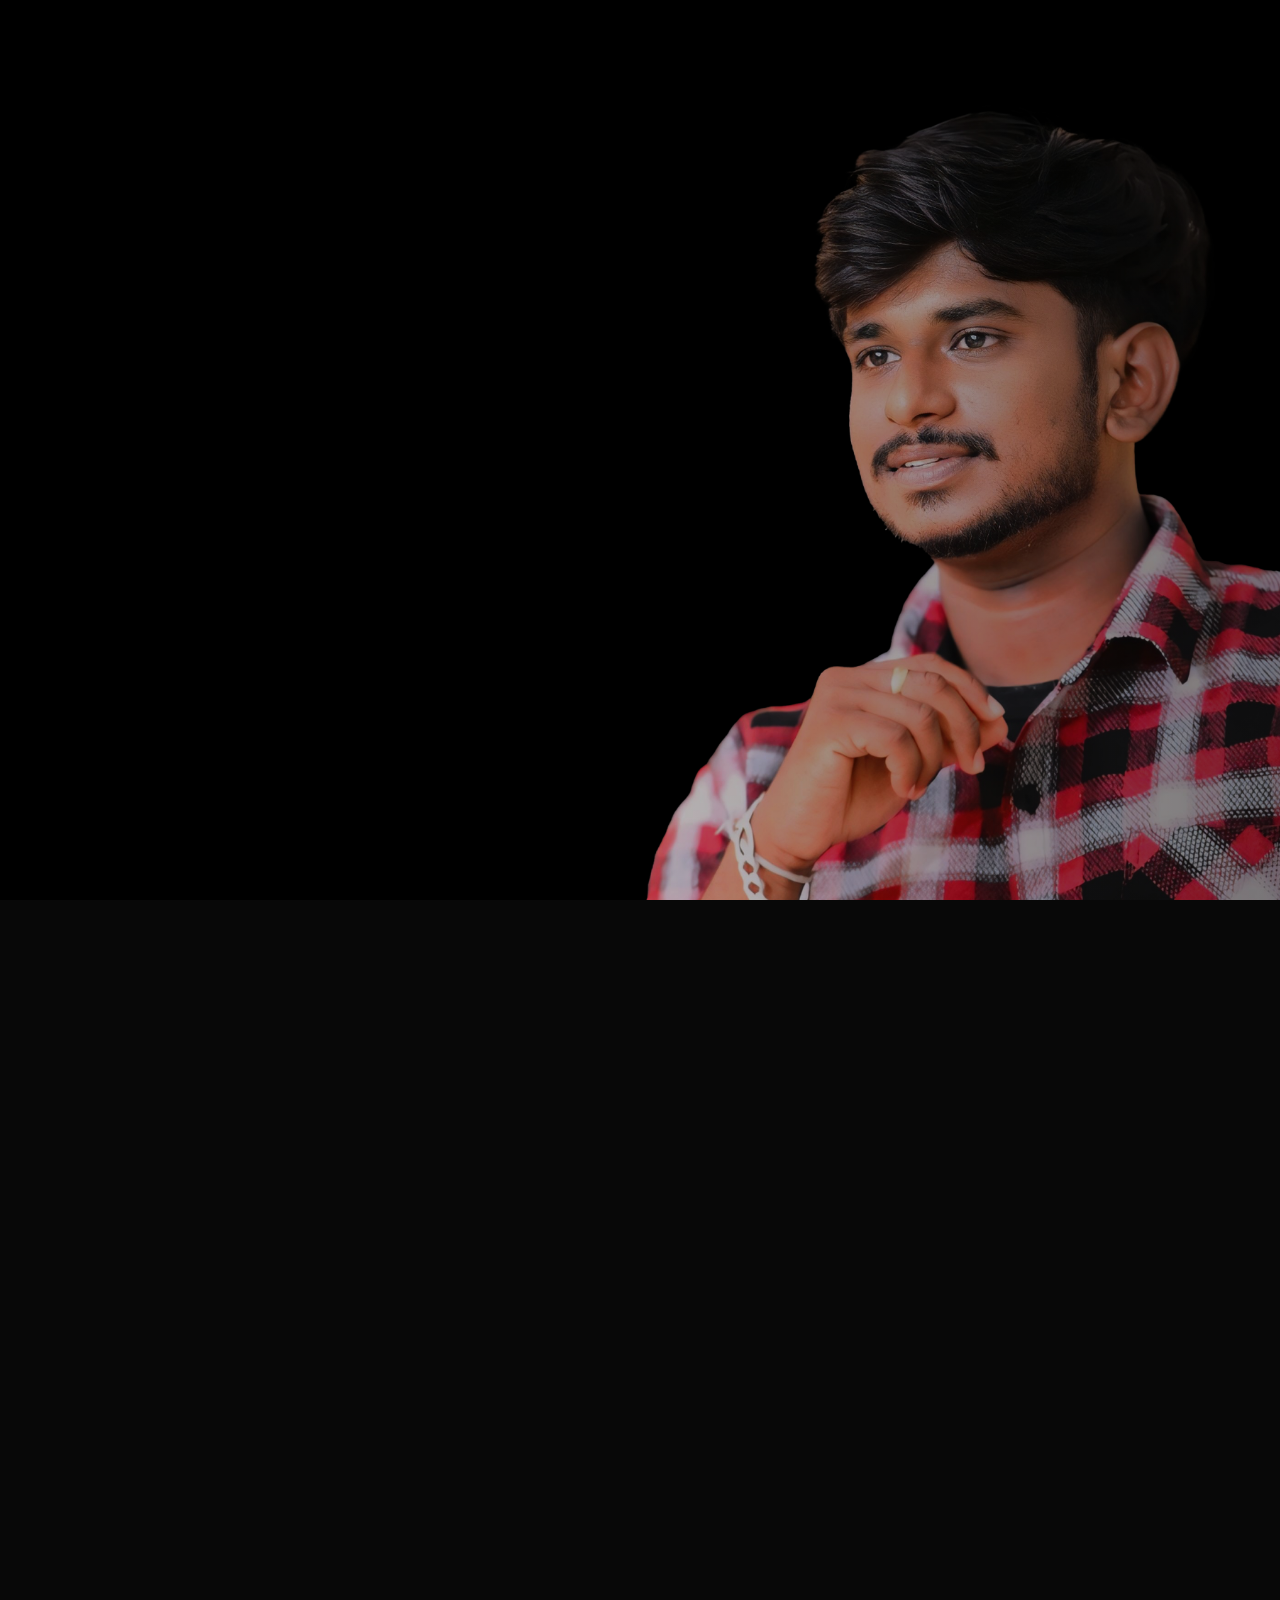
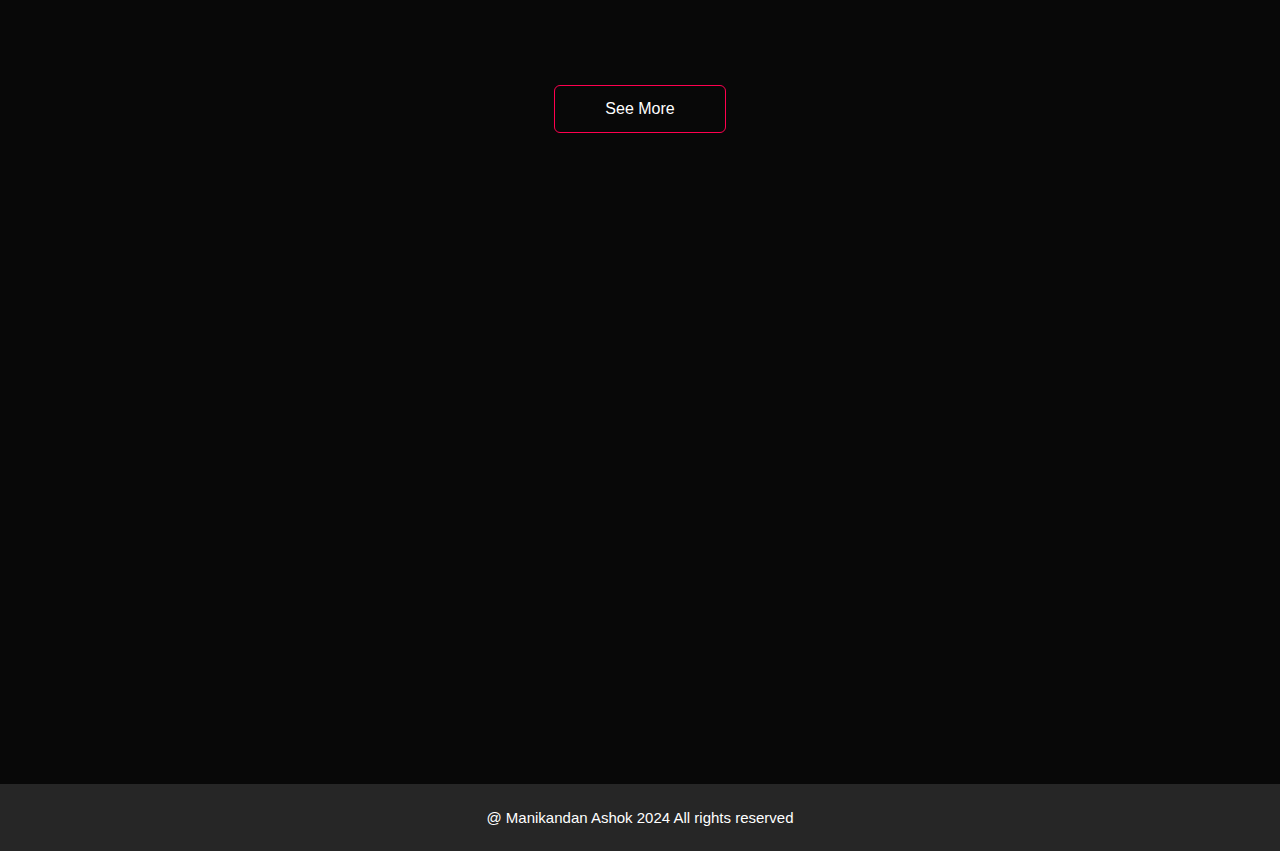
==== index.html @ aa1c1fa5 "commit" ====
<!DOCTYPE html>
<html lang="en">

<head>
    <meta charset="UTF-8">
    <meta name="viewport" content="width=device-width, initial-scale=1.0">
    <title>Manikandan Ashok</title>
    <link rel="icon" href="./assets/titelorg.png" type="image/x-icon">
    <link rel="stylesheet" href="./styles.css">
    <link rel="stylesheet" href="https://cdnjs.cloudflare.com/ajax/libs/font-awesome/6.4.2/css/all.min.css"
        integrity="sha512-z3gLpd7yknf1YoNbCzqRKc4qyor8gaKU1qmn+CShxbuBusANI9QpRohGBreCFkKxLhei6S9CQXFEbbKuqLg0DA=="
        crossorigin="anonymous" referrerpolicy="no-referrer" />
    <link href="https://unpkg.com/aos@2.3.1/dist/aos.css" rel="stylesheet">
    <script src="https://unpkg.com/typed.js@2.1.0/dist/typed.umd.js"></script>
</head>

<body>
    <!-- <h1 class="VINAYAGAR">VINAYAGAR</h1> -->
    <div id="header">
        <nav>
            <a href="#header"><img class="logo" src="./assets/nav.png" alt=""></a>
            <ul id="sidemenu">
                <li style="--i:1"><a href="#header">Home</a></li>
                <li style="--i:2"><a href="#about">About</a></li>
                <li style="--i:3"><a href="#services">Feats</a></li>
                <li style="--i:4"><a href="#myskills">My Skills</a></li>
                <li style="--i:5"><a href="#portfolio">My Works</a></li>
                <li style="--i:6"><a href="#contact">Contact</a></li>
                <i class="fa-solid fa-xmark" onclick="closemenu()"></i>
            </ul>
            <i class="fa-solid fa-bars" onclick="openmenu()"></i>
        </nav>
        <div class="container">
            <div class="header-text">
                <h3>Hello,</h3>
                <h1>It's Me <span>Manikandan</span></h1>
                <h3>And I'm a <span class="blinktext"></span></h3>
                <p class="passage">A self-motivated, highly skilled, and self-driven aspiring <br> Software Engineer
                    with the ability to adapt to any situation <br> and the proven ability to grow oneself and others.
                </p>
                <div class="social-icon1">
                    <a href="https://www.linkedin.com/in/manikandan-ashok" style="--i:7" target="_blank"><i class="fa-brands fa-linkedin"></i></a>
                    <a href="https://github.com/Manikandan-V-A" style="--i:8" target="_blank"><i class="fa-brands fa-github"></i></a>
                    <a href="https://www.instagram.com/its_neon_x_" style="--i:9" target="_blank"><i class="fa-brands fa-instagram"></i></a>
                    <a href="https://www.facebook.com/manikandanashok.va" style="--i:10" target="_blank"><i class="fa-brands fa-facebook"></i></a>
                    <a href="https://www.youtube.com/@manikandan-ashok" style="--i:11" target="_blank" ><i class="fa-brands fa-youtube"></i></a>
                    <a href="https://x.com/Mani_Ashok_Mk" style="--i:12" target="_blank" ><i class="fa-brands fa-square-x-twitter"></i></a>
                </div>
                <a href="#contact" style="--i:12" class="btn1 btn2">Resume <i
                        class="fa-solid resumeicon fa-arrow-down"></i> </a>
            </div>
        </div>
    </div>

    <!-- ---------------------------------------------------About---------------------------------------------------------->

    <div id="about">
        <div class="container">
            <div class="row">
                <div data-aos="fade-up" data-aos-offset="0" data-aos-delay="0" data-aos-duration="800"
                    data-aos-easing="ease-in-out" data-aos-mirror="true" data-aos-once="false"
                    data-aos-anchor-placement="top-center" class="about-col-1">
                    <img src="./assets/aboutimg.jpg" alt="">
                </div>
                <div data-aos="fade-down" data-aos-offset="0" data-aos-delay="0" data-aos-duration="800"
                    data-aos-easing="ease-in-out" data-aos-mirror="true" data-aos-once="false"
                    data-aos-anchor-placement="top-center" class="about-col-2">
                    <h1 class="sub-title">About Me</h1>
                    <p>I am a Front-end developer specializing in creating responsive and user-friendly web interfaces
                        using React.js.</p>
                    <p>I have experience as a Frontend Development Intern at VEBBOX, where I developed the frontend from
                        scratch using HTML, CSS, JavaScript, and React, significantly enhancing the user experience.</p>
                    <p>My expertise lies in building responsive and dynamic web applications, with a strong focus on
                        user experience, performance optimization, and writing clean, maintainable code.</p>
                    <p>My projects include professional networking sites and real-time systems, where I've applied my
                        skills in both design and implementation. I also have experience working on e-commerce websites
                        and Tourist projects. Always striving for clean and efficient code, I continuously learn and
                        evolve to stay updated with the latest industry trends. My goal is to craft visually appealing
                        and highly functional web applications.</p>
                    <div class="tab-titles">
                        <p class="tab-links active-link" onclick="opentab('skills')">Interests</p>
                        <p class="tab-links" onclick="opentab('experience')">Education</p>
                        <p class="tab-links" onclick="opentab('education')">Skills</p>
                    </div>
                    <div class="tab-contents active-tab" id="skills">
                        <ul>
                            <li><span>Technical</span><br>Fullstack, MachineLearning, Artificial intelligence.</li>
                            <li><span>Non-Technical</span><br>Editing, Networking, ContentCreation.</li>
                        </ul>
                    </div>
                    <div class="tab-contents" id="experience">
                        <ul>
                            <li><span class="edu">2020-2024</span><br>B.E (CSE) 8.1 CGPA </li>
                            <li><span>2019-2020</span><br>HSC with 75%</li>
                            <li><span>2017-2018</span><br>SSLC with 74%</li>
                        </ul>
                    </div>
                    <div class="tab-contents" id="education">
                        <ul>
                            <li><span>Web Development</span><br>Web app Development</li>
                        </ul>
                    </div>
                </div>
            </div>

        </div>
    </div>

    <!-- ----------------------------------------------services-------------------------------------------------- -->


    <div id="services">
        <div class="container">
            <h1 data-aos="fade-up" data-aos-offset="0" data-aos-delay="100" data-aos-duration="800"
                data-aos-easing="ease-in-out" data-aos-mirror="true" data-aos-once="false"
                data-aos-anchor-placement="top-center" class="sub-title">Feats </h1>
            <div class="services-list">
                <div data-aos="fade-up" data-aos-offset="0" data-aos-delay="0" data-aos-duration="800"
                    data-aos-easing="ease-in-out" data-aos-mirror="true" data-aos-once="false"
                    data-aos-anchor-placement="top-center" class="services-div">
                    <img src="./assets/certificate.png" alt="" style="height: 50px; width: 50px; margin-bottom: 20px;">
                    <h2>Web Developer Intern</h2>
                    <p>
                        Completed a frontend from scratch using HTML, CSS , JavaScript and
                        internal frameworks creating a better user experience.
                        Proficient in developing responsive and dynamic web applications using
                        React.js, with a strong focus on user experience, performance
                        optimization, and clean, maintainable code.
                    </p>
                    <a class="card__product">View more</a>
                </div>
                <div class="modal">
                    <div class="modal__card modal__card-feats">
                        <img src="./assets/Manikandan. V. A IN.jpg" alt="image" class="modal__img modal__img-feats">
                        <div>
                            <h3 class="modal__name" style="font: small-caps bold 25px sans-serif;">Web Developer Intern</h3>
                        </div>
                    </div>
                </div>

                <div data-aos="fade-down" data-aos-offset="0" data-aos-delay="0" data-aos-duration="800"
                    data-aos-easing="ease-in-out" data-aos-mirror="true" data-aos-once="false"
                    data-aos-anchor-placement="top-center" class="services-div">
                    <img src="./assets/certificate.png" alt="" style="height: 50px; width: 50px; margin-bottom: 20px;">
                    <h2>Frontend Development</h2>
                    <p>"Completed a comprehensive Frontend Development course, mastering HTML, CSS, and JavaScript. Gained hands-on experience in building responsive and dynamic web applications, optimizing user interfaces, and implementing best practices for clean, maintainable code."</p>
                    <a class="card__product">View more</a>
                </div>
                <div class="modal">
                    <div class="modal__card modal__card-feats">
                        <img src="./assets/Manikandan. V. A.jpg" alt="image" class="modal__img modal__img-feats">
                        <div>
                            <h3 class="modal__name">Web Developer</h3>
                        </div>
                    </div>
                </div>

                <div data-aos="fade-up" data-aos-offset="0" data-aos-delay="0" data-aos-duration="800"
                    data-aos-easing="ease-in-out" data-aos-mirror="true" data-aos-once="false"
                    data-aos-anchor-placement="top-center" class="services-div">
                    <img src="./assets/certificate.png" alt="" style="height: 50px; width: 50px; margin-bottom: 20px;">
                    <h2>ChatGPT</h2>
                    <p>ChatGPT Course, Naan Mudhalvan (2023), GUVI: Completed training in conversational AI with a focus
                        on practical applications. Developed skills in building AI-driven chatbots and enhancing user
                        interactions. Gained hands-on experience in natural language processing and contextual
                        understanding for real-world scenarios.</p>
                    <a class="card__product">View more</a>
                </div>
                <div class="modal">
                    <div class="modal__card modal__card-feats">
                        <img src="./assets/chatgpt.png" alt="image" class="modal__img modal__img-feats">
                        <div>
                            <h3 class="modal__name">ChatGPT</h3>
                        </div>
                    </div>
                </div>
            </div>
        </div>
    </div>

    <!-- -----------------------------------------------myskills-------------------------------------------- -->

    <div id="myskills">
        <div class="container">
            <h1 data-aos="fade-up" data-aos-offset="0" data-aos-delay="100" data-aos-duration="800"
                data-aos-easing="ease-in-out" data-aos-mirror="true" data-aos-once="false"
                data-aos-anchor-placement="top-center" class="sub-title">My Skills</h1>
            <div class="row">
                <div data-aos="fade-up" data-aos-offset="0" data-aos-delay="0" data-aos-duration="800"
                    data-aos-easing="ease-in-out" data-aos-mirror="true" data-aos-once="false"
                    data-aos-anchor-placement="top-center" class="skills-left">
                    <h1 class="heading1">Technical Skills</h1>
                    <div class="technicalbar">
                        <div class="bar">
                            <div class="info">
                                <span><i class="fa-brands myskills-icon fa-html5"></i> HTML</span>
                            </div>
                            <div class="progressline html">
                                <span></span>
                            </div>
                        </div>
                        <div class="bar">
                            <div class="info">
                                <span><i class="fa-brands myskills-icon fa-css3-alt"></i> CSS</span>
                            </div>
                            <div class="progressline css">
                                <span></span>
                            </div>
                        </div>
                        <div class="bar">
                            <div class="info">
                                <span><i class="fa-brands myskills-icon fa-bootstrap"></i> BOOTSTRAP</span>
                            </div>
                            <div class="progressline boot">
                                <span></span>
                            </div>
                        </div>
                        <div class="bar">
                            <div class="info">
                                <span><i class="fa-brands myskills-icon fa-js"></i> JAVASCRIPT</span>
                            </div>
                            <div class="progressline js">
                                <span></span>
                            </div>
                        </div>
                        <div class="bar">
                            <div class="info">
                                <span><i class="fa-brands myskills-icon fa-react"></i> REACT JS</span>
                            </div>
                            <div class="progressline react">
                                <span></span>
                            </div>
                        </div>
                        <div class="bar">
                            <div class="info">
                                <span><i class="fa-brands myskills-icon fa-python"></i> PYTHON</span>
                            </div>
                            <div class="progressline python">
                                <span></span>
                            </div>
                        </div>
                    </div>
                </div>
                <div data-aos="fade-down" data-aos-offset="0" data-aos-delay="0" data-aos-duration="800"
                    data-aos-easing="ease-in-out" data-aos-mirror="true" data-aos-once="false"
                    data-aos-anchor-placement="top-center" class="skills-right">
                    <h1 class="heading1">Professional Skills</h1>
                    <div class="radial-bars">
                        <div class="radial-bar">
                            <svg x="0px" y="0px" viewBox="0 0 200 200">
                                <circle class="progress-bar" cx="100" cy="100" r="80"></circle>
                                <circle class="path path-1" cx="100" cy="100" r="80"></circle>
                            </svg>
                            <div class="percentage1">90%</div>
                            <div class="text1">Ceativity</div>
                        </div>
                        <div class="radial-bar">
                            <svg x="0px" y="0px" viewBox="0 0 200 200">
                                <circle class="progress-bar" cx="100" cy="100" r="80"></circle>
                                <circle class="path path-2" cx="100" cy="100" r="80"></circle>
                            </svg>
                            <div class="percentage1">80%</div>
                            <div class="text1">Analytical Thinking</div>
                        </div>
                        <div class="radial-bar">
                            <svg x="0px" y="0px" viewBox="0 0 200 200">
                                <circle class="progress-bar" cx="100" cy="100" r="80"></circle>
                                <circle class="path path-3" cx="100" cy="100" r="80"></circle>
                            </svg>
                            <div class="percentage1">85%</div>
                            <div class="text1">Problem Solving</div>
                        </div>
                        <div class="radial-bar">
                            <svg x="0px" y="0px" viewBox="0 0 200 200">
                                <circle class="progress-bar" cx="100" cy="100" r="80"></circle>
                                <circle class="path path-4" cx="100" cy="100" r="80"></circle>
                            </svg>
                            <div class="percentage1">85%</div>
                            <div class="text1">Critical Thinking</div>
                        </div>
                        <div class="radial-bar">
                            <svg x="0px" y="0px" viewBox="0 0 200 200">
                                <circle class="progress-bar" cx="100" cy="100" r="80"></circle>
                                <circle class="path path-1" cx="100" cy="100" r="80"></circle>
                            </svg>
                            <div class="percentage1">90%</div>
                            <div class="text1">Team Work</div>
                        </div>
                        <div class="radial-bar">
                            <svg x="0px" y="0px" viewBox="0 0 200 200">
                                <circle class="progress-bar" cx="100" cy="100" r="80"></circle>
                                <circle class="path path-4" cx="100" cy="100" r="80"></circle>
                            </svg>
                            <div class="percentage1">85%</div>
                            <div class="text1">Error Handling </div>
                        </div>
                    </div>

                </div>
            </div>
        </div>
    </div>


    <!-- ------------------------------------------------portfolio---------------------------------------------------- -->

    <div id="portfolio">
        <div class="container">
            <h1 data-aos="fade-up" data-aos-offset="0" data-aos-delay="100" data-aos-duration="800"
                data-aos-easing="ease-in-out" data-aos-mirror="true" data-aos-once="false"
                data-aos-anchor-placement="top-center" class="sub-title">My Works</h1>
            <div class="work-list">
                <div data-aos="zoom-in-down" data-aos-offset="0" data-aos-delay="0" data-aos-duration="800"
                    data-aos-easing="ease-in-out" data-aos-mirror="true" data-aos-once="false"
                    data-aos-anchor-placement="top-center" class="work">
                    <img src="./assets/Project-1.png" alt="">
                    <div class="layer">
                        <h3>MOBILES STORE</h3>
                        <p>Developed a dynamic Mobile Store website using React.js, featuring a fully responsive and
                            interactive front-end design. Executed comprehensive front-end development to ensure an
                            optimal user experience, incorporating map functions and API data. This project is
                            specifically designed for real-time use by a mobile store in my city.</p>
                        <a class="card__product"><i class="fa-solid fa-arrow-up-right-from-square"></i></a>
                    </div>
                </div>

                <div class="modal">
                    <div class="modal__card">
                        <i class="ri-close-large-line modal__close"></i>

                        <img src="./assets/Project-1.png" alt="image" class="modal__img">

                        <div>
                            <h3 class="modal__name">MOBILES STORE</h3>
                            <p class="modal__info">
                                Developed a dynamic Mobile Store website using React.js, featuring a fully responsive and
                            interactive front-end design. Executed comprehensive front-end development to ensure an
                            optimal user experience, incorporating map functions and API data. This project is
                            specifically designed for real-time use by a mobile store in my city.
                            </p>
                            <span class="modal__price">#Html, #Css, #React.js</span>
                        </div>
                        <div class="model-card-main">
                            <div class="modal__buttons">
                                <a style="text-decoration: none;"
                                    href="https://mobile-store-manikandan-ashok.netlify.app" target="_blank"
                                    class="modal__button modal__button-ghost">Visit Site</a>
                                <a style="text-decoration: none;" href="https://github.com/Manikandan-V-A/Mobile-Store-React"
                                    target="_blank" class="modal__button">Github</a>
                            </div>
                        </div>
                    </div>
                </div>

                <div data-aos="zoom-in-up" data-aos-offset="0" data-aos-delay="0" data-aos-duration="800"
                    data-aos-easing="ease-in-out" data-aos-mirror="true" data-aos-once="false"
                    data-aos-anchor-placement="top-center" class="work">
                    <img src="./assets/Project-2.png" alt="">
                    <div class="layer">
                        <h3>CAR RENTAL</h3>
                        <p>Developed a dynamic Car Rental website using React.js, featuring a fully responsive and
                            interactive front-end design. Executed comprehensive front-end development to ensure an
                            optimal user experience, incorporating map functions and API data.</p>
                        <a class="card__product"><i class="fa-solid fa-arrow-up-right-from-square"></i></a>
                    </div>
                </div>

                <div class="modal">
                    <div class="modal__card">
                        <i class="ri-close-large-line modal__close"></i>

                        <img src="./assets/Project-2.png" alt="image" class="modal__img">

                        <div>
                            <h3 class="modal__name">CAR RENTAL</h3>
                            <p class="modal__info">
                                Developed a dynamic Car Rental website using React.js, featuring a fully responsive and
                            interactive front-end design. Executed comprehensive front-end development to ensure an
                            optimal user experience, incorporating map functions and API data.
                            </p>
                            <span class="modal__price">#Html, #Css, #React.js</span>
                        </div>
                        <div class="model-card-main">
                            <div class="modal__buttons">
                                <a style="text-decoration: none;"  href="https://car-rental-react-manikandan-ashok.netlify.app" target="_blank"
                                    class="modal__button modal__button-ghost">Visit Site</a>
                                <a style="text-decoration: none;" href="https://github.com/Manikandan-V-A/Car-Rental-React" target="_blank" class="modal__button">Github</a>
                            </div>
                        </div>
                    </div>
                </div>

                <div data-aos="zoom-in-down" data-aos-offset="0" data-aos-delay="0" data-aos-duration="800"
                    data-aos-easing="ease-in-out" data-aos-mirror="true" data-aos-once="false"
                    data-aos-anchor-placement="top-center" class="work">
                    <img src="./assets/Project-3.png" alt="">
                    <div class="layer">
                        <h3>COTTON PRICE CALCULATION</h3>
                        <p>Introducing the world's first Cotton Price Calculation website, developed exclusively using
                            React.js. This innovative website offers farmers accurate cotton pricing calculations, saving them
                            time and enhancing their market experience. It's a groundbreaking resource designed to support
                            farmers efficiently.</p>
                        <a class="card__product"><i class="fa-solid fa-arrow-up-right-from-square"></i></a>
                    </div>
                </div>

                <div class="modal">
                    <div class="modal__card">
                        <i class="ri-close-large-line modal__close"></i>

                        <img src="./assets/Project-3.png" alt="image" class="modal__img">

                        <div>
                            <h3 class="modal__name">COTTON PRICE CALCULATION</h3>
                            <p class="modal__info">
                                Introducing the world's first Cotton Price Calculation website, developed exclusively using
                            React.js. This innovative website offers farmers accurate cotton pricing calculations, saving them
                            time and enhancing their market experience. It's a groundbreaking resource designed to support
                            farmers efficiently.
                            </p>
                            <span class="modal__price">#Html, #Css, #React.js</span>
                        </div>
                        <div class="model-card-main">
                            <div class="modal__buttons">
                                <a style="text-decoration: none;" href="https://cotton-manikandan-ashok.netlify.app" target="_blank"
                                    class="modal__button modal__button-ghost">Visit Site</a>
                                <a style="text-decoration: none;" href="https://github.com/Manikandan-V-A/Cotton" target="_blank" class="modal__button">Github</a>
                            </div>
                        </div>
                    </div>
                </div>

                <!-- <div data-aos="zoom-in-up" data-aos-offset="0" data-aos-delay="0" data-aos-duration="800"
                    data-aos-easing="ease-in-out" data-aos-mirror="true" data-aos-once="false"
                    data-aos-anchor-placement="top-center" class="work">
                    <img src="./assets/photo1.jpg" alt="">
                    <div class="layer">
                        <h3>Hello</h3>
                        <p>Lorem ipsum, dolor sit amet consectetur adipisicing elit. Impedit ducimus praesentium
                            recusandae tenetur reprehenderit quo quia ipsum totam quidem accusamus assumenda nostrum
                            beatae distinctio neque, aliquam delectus hic rerum! Alias?</p>
                        <a href="#"><i class="fa-solid fa-arrow-up-right-from-square"></i></a>
                    </div>
                </div> -->
            </div>
            <a href="./Mywork.html" class="btn btn-see">See More</a>
        </div>
    </div>

    <!---------------------------------------------------------Contact------------------------------------------------- -->

    <div id="contact">
        <div class="container">
            <div class="row">
                <div data-aos="fade-up" data-aos-offset="0" data-aos-delay="0" data-aos-duration="800"
                    data-aos-easing="ease-in-out" data-aos-mirror="true" data-aos-once="false"
                    data-aos-anchor-placement="top-center" class="contact-left">
                    <h1 class="sub-title">Contact Me</h1>
                    <p><i class="fa-solid fa-paper-plane"></i><a style="text-decoration: none; color: #ffffff;"
                            href="mailto:manikandanashok2002@gmail.com">manikandanashok2002@gmail.com</a></p>
                    <p><i class="fa-solid fa-square-phone"></i><a style="text-decoration: none; color: #ffffff;"
                            href="tel:9944895618">+91 9944895618</a></p>
                    <div class="social-icon">
                        <a href="https://www.linkedin.com/in/manikandan-ashok/" target="_blank"><i class="fa-brands fa-linkedin"></i></a>
                        <a href="https://github.com/Manikandan-V-A" target="_blank"><i class="fa-brands fa-github"></i></a>
                        <a href="https://www.instagram.com/its_neon_x_/" target="_blank"><i class="fa-brands fa-instagram"></i></a>
                        <a href="https://www.facebook.com/manikandanashok.va" target="_blank"><i class="fa-brands fa-facebook"></i></a>
                        <a href="https://www.youtube.com/@manikandan-ashok" target="_blank" ><i class="fa-brands fa-youtube"></i></a>
                        <a href="https://x.com/Mani_Ashok_Mk" target="_blank" ><i class="fa-brands fa-square-x-twitter"></i></a>
                    </div>
                    <a href="./assets/NM.pdf" download="NM.pdf" class="btn btn2">Download CV</a>
                    <a href="./assets/NM.pdf" target="_blank" class="btn btn2">View CV</a>
                    </button>
                </div>
                <div data-aos="fade-down" data-aos-offset="0" data-aos-delay="0" data-aos-duration="800"
                    data-aos-easing="ease-in-out" data-aos-mirror="true" data-aos-once="false"
                    data-aos-anchor-placement="top-center" class="contact-right">
                    <form name="submit-to-google-sheet">
                        <input type="text" name="Name" placeholder="Your Name" required>
                        <input type="email" name="Email" placeholder="Your Email" required>
                        <textarea name="Message" rows="6" placeholder="Your Message"></textarea>
                        <button type="submit" class="btn btn2">Submit</button>
                    </form>
                    <span id="msg"></span>
                </div>
            </div>
        </div>
        <div class="copyright">
            <p>@ Manikandan Ashok 2024 <i class="fa-solid fa-heart"></i> All rights reserved</p>
        </div>
    </div>

    <!-- --------------------------------------------------------Js----------------------------------------------------- -->

    <script>
        var typed = new Typed(".blinktext", {
            strings: ["Frontend Developer", "Web Developer", "Gamer"],
            typeSpeed: 100,
            backSpeed: 100,
            backDelay: 1000,
            loop: true
        })
    </script>

    <script src="mywork.js"></script>

    <script>

        var tablinks = document.getElementsByClassName("tab-links");
        var tabcontents = document.getElementsByClassName("tab-contents");
        function opentab(tabname) {
            for (tablink of tablinks) {
                tablink.classList.remove("active-link");
            }
            for (tabcontent of tabcontents) {
                tabcontent.classList.remove("active-tab");
            }
            event.currentTarget.classList.add("active-link");
            document.getElementById(tabname).classList.add("active-tab")
        }

    </script>

    <script>
        var sidemenu1 = document.getElementById("sidemenu")
        function openmenu() {
            sidemenu1.style.right = "0";
        }
        function closemenu() {
            sidemenu1.style.right = "-200px";
        }
    </script>

    <script>
        function openInNewTab(event) {
            event.preventDefault();
            window.open(event.currentTarget.href, '_blank');
            history.pushState(null, null, location.href); // This adds an entry to the browser history, allowing the back button to work
        }
    </script>


    <script>
        const scriptURL = 'https://script.google.com/macros/s/AKfycbxeMZC-gqhQhW7kOGlspVncE0pFns3k-rwGZ6Qkz2lejJdLHXHplVmQHZHvsPORtOXSMg/exec'
        const form = document.forms['submit-to-google-sheet']
        const msg = document.getElementById("msg")

        form.addEventListener('submit', e => {
            e.preventDefault()
            fetch(scriptURL, { method: 'POST', body: new FormData(form) })
                .then(response => {
                    msg.innerHTML = "Message send successfully"
                    setTimeout(function () {
                        msg.innerHTML = ""
                    }, 3000)
                    form.reset()
                })
                .catch(error => console.error('Error!', error.message))
        })
    </script>
    <script src="https://unpkg.com/aos@2.3.1/dist/aos.js"></script>
    <script>
        AOS.init();
    </script>
</body>

</html>



<div class="modal">
    <div class="modal__card">
        <i class="ri-close-large-line modal__close"></i>

        <img src="assets/img/card-img-1.png" alt="image" class="modal__img">

        <div>
            <h3 class="modal__name">Monitor</h3>
            <p class="modal__info">
                Computer product in the best brand
                and of good quality at a good price.
            </p>
            <span class="modal__price">$299</span>
        </div>

        <div class="modal__buttons">
            <button class="modal__button modal__button-ghost">Buy Now</button>
            <button class="modal__button">Add to Cart</button>
        </div>
    </div>
</div>




<!-- <!DOCTYPE html>
<html lang="en">

<head>
    <meta charset="UTF-8">
    <meta name="viewport" content="width=device-width, initial-scale=1.0">
    <title>Document</title>
    <link rel="stylesheet" href="./styles.css">
    <link rel="stylesheet" href="https://cdnjs.cloudflare.com/ajax/libs/font-awesome/6.4.2/css/all.min.css"
        integrity="sha512-z3gLpd7yknf1YoNbCzqRKc4qyor8gaKU1qmn+CShxbuBusANI9QpRohGBreCFkKxLhei6S9CQXFEbbKuqLg0DA=="
        crossorigin="anonymous" referrerpolicy="no-referrer" />
    <link href="https://unpkg.com/aos@2.3.1/dist/aos.css" rel="stylesheet">
    <script src="https://unpkg.com/typed.js@2.1.0/dist/typed.umd.js"></script>
</head>

<body>
    <h1 class="VINAYAGAR">VINAYAGAR</h1>
    <div id="header">
        <nav>
            <a href="#header"><img class="logo" src="./assets/nav.png" alt=""></a>
            <ul id="sidemenu">
                <li style="--i:1"><a href="#header">Home</a></li>
                <li style="--i:2"><a href="#about">About</a></li>
                <li style="--i:3"><a href="#services">Services</a></li>
                <li style="--i:4"><a href="#myskills">My Skills</a></li>
                <li style="--i:5"><a href="#portfolio">My Works</a></li>
                <li style="--i:6"><a href="#contact">Contact</a></li>
                <i class="fa-solid fa-xmark" onclick="closemenu()"></i>
            </ul>
            <i class="fa-solid fa-bars" onclick="openmenu()"></i>
        </nav>
        <div class="container">
            <div class="header-text">
                <h3>Hello,</h3>
                <h1>It's Me <span>Manikandan</span></h1>
                <h3>And I'm a <span class="blinktext"></span></h3>
                <p class="passage">A self-motivated, highly skilled, and self-driven aspiring <br> Software Engineer
                    with the ability to adapt to any situation <br> and the proven ability to grow oneself and others.
                </p>
                <div class="social-icon1">
                    <a href="#" style="--i:7"><i class="fa-brands fa-linkedin"></i></a>
                    <a href="#" style="--i:8"><i class="fa-brands fa-github"></i></a>
                    <a href="#" style="--i:9"><i class="fa-brands fa-instagram"></i></a>
                    <a href="#" style="--i:10"><i class="fa-brands fa-square-x-twitter"></i></a>
                    <a href="#" style="--i:11"><i class="fa-brands fa-facebook"></i></a>
                </div>
                <a href="#contact" style="--i:12" class="btn1 btn2">Resume <i
                        class="fa-solid resumeicon fa-arrow-down"></i> </a>
            </div>
        </div>
    </div>

    ---------------------------------------------------About--------------------------------------------------------

    <div id="about">
        <div class="container">
            <div class="row">
                <div data-aos="fade-up" data-aos-offset="0" data-aos-delay="0" data-aos-duration="800"
                    data-aos-easing="ease-in-out" data-aos-mirror="true" data-aos-once="false"
                    data-aos-anchor-placement="top-center" class="about-col-1">
                    <img src="./assets/about.jpg" alt="">
                </div>
                <div data-aos="fade-down" data-aos-offset="0" data-aos-delay="0" data-aos-duration="800"
                    data-aos-easing="ease-in-out" data-aos-mirror="true" data-aos-once="false"
                    data-aos-anchor-placement="top-center" class="about-col-2">
                    <h1 class="sub-title">About Me</h1>
                    <p>Lorem ipsum dolor sit amet consectetur adipisicing elit. Tempore hic blanditiis possimus
                        reprehenderit quisquam excepturi, recusandae tenetur odit omnis enim nihil sapiente doloremque
                        numquam rem dolore, laudantium sequi itaque! Doloremque.</p>
                    <div class="tab-titles">
                        <p class="tab-links active-link" onclick="opentab('skills')">Interests</p>
                        <p class="tab-links" onclick="opentab('experience')">Education</p>
                        <p class="tab-links" onclick="opentab('education')">Skills</p>
                    </div>
                    <div class="tab-contents active-tab" id="skills">
                        <ul>
                            <li><span>Technical</span><br>Fullstack, MachineLearning, Artificial intelligence.</li>
                            <li><span>Non-Technical</span><br>Editing, Networking, ContentCreation.</li>
                        </ul>
                    </div>
                    <div class="tab-contents" id="experience">
                        <ul>
                            <li><span class="edu">2020-2024</span><br>B.E (CSE) 8.1 CGPA </li>
                            <li><span>2019-2020</span><br>HSC with 75%</li>
                            <li><span>2017-2018</span><br>SSLC with 74%</li>
                        </ul>
                    </div>
                    <div class="tab-contents" id="education">
                        <ul>
                            <li><span>UI/UX Designing</span><br>Web/App interfaces</li>
                            <li><span>Web Development</span><br>Web app Development</li>
                            <li><span>App Development</span><br>Building Android/iOS apps</li>
                        </ul>
                    </div>
                </div>
            </div>

        </div>
    </div>

    ----------------------------------------------services--------------------------------------------------


    <div id="services">
        <div class="container">
            <h1 data-aos="fade-up" data-aos-offset="0" data-aos-delay="100" data-aos-duration="800"
                data-aos-easing="ease-in-out" data-aos-mirror="true" data-aos-once="false"
                data-aos-anchor-placement="top-center" class="sub-title">My Services</h1>
            <div class="services-list">
                <div data-aos="fade-up" data-aos-offset="0" data-aos-delay="0" data-aos-duration="800"
                    data-aos-easing="ease-in-out" data-aos-mirror="true" data-aos-once="false"
                    data-aos-anchor-placement="top-center">
                    <i class="fa-sharp fa-solid fa-code"></i>
                    <h2>Web Desing</h2>
                    <p>Lorem ipsum dolor sit amet consectetur adipisicing elit. Vitae, harum non illo id quaerat
                        tempora, hic magni voluptatibus ad nihil vel laudantium obcaecati expedita voluptatum? Deleniti
                        nulla sunt aperiam exercitationem?</p>
                    <a href="#">Learn more</a>
                </div>
                <div data-aos="fade-down" data-aos-offset="0" data-aos-delay="0" data-aos-duration="800"
                    data-aos-easing="ease-in-out" data-aos-mirror="true" data-aos-once="false"
                    data-aos-anchor-placement="top-center">
                    <i class="fa-sharp fa-solid fa-crop"></i>
                    <h2>Web Desing</h2>
                    <p>Lorem ipsum dolor sit amet consectetur adipisicing elit. Vitae, harum non illo id quaerat
                        tempora, hic magni voluptatibus ad nihil vel laudantium obcaecati expedita voluptatum? Deleniti
                        nulla sunt aperiam exercitationem?</p>
                    <a href="#">Learn more</a>
                </div>
                <div data-aos="fade-up" data-aos-offset="0" data-aos-delay="0" data-aos-duration="800"
                    data-aos-easing="ease-in-out" data-aos-mirror="true" data-aos-once="false"
                    data-aos-anchor-placement="top-center">
                    <i class="fa-brands fa-app-store-ios"></i>
                    <h2>Web Desing</h2>
                    <p>Lorem ipsum dolor sit amet consectetur adipisicing elit. Vitae, harum non illo id quaerat
                        tempora, hic magni voluptatibus ad nihil vel laudantium obcaecati expedita voluptatum? Deleniti
                        nulla sunt aperiam exercitationem?</p>
                    <a href="#">Learn more</a>
                </div>
            </div>
        </div>
    </div>

    -----------------------------------------------myskills--------------------------------------------

    <div id="myskills">
        <div class="container">
            <h1 data-aos="fade-up" data-aos-offset="0" data-aos-delay="100" data-aos-duration="800"
                data-aos-easing="ease-in-out" data-aos-mirror="true" data-aos-once="false"
                data-aos-anchor-placement="top-center" class="sub-title">My Skills</h1>
            <div class="row">
                <div data-aos="fade-up" data-aos-offset="0" data-aos-delay="0" data-aos-duration="800"
                    data-aos-easing="ease-in-out" data-aos-mirror="true" data-aos-once="false"
                    data-aos-anchor-placement="top-center" class="skills-left">
                    <h1 class="heading1">Technical Skills</h1>
                    <div class="technicalbar">
                        <div class="bar">
                            <div class="info">
                                <span><i class="fa-brands myskills-icon fa-html5"></i> HTML</span>
                            </div>
                            <div class="progressline html">
                                <span></span>
                            </div>
                        </div>
                        <div class="bar">
                            <div class="info">
                                <span><i class="fa-brands myskills-icon fa-css3-alt"></i> CSS</span>
                            </div>
                            <div class="progressline css">
                                <span></span>
                            </div>
                        </div>
                        <div class="bar">
                            <div class="info">
                                <span><i class="fa-brands myskills-icon fa-bootstrap"></i> BOOTSTRAP</span>
                            </div>
                            <div class="progressline boot">
                                <span></span>
                            </div>
                        </div>
                        <div class="bar">
                            <div class="info">
                                <span><i class="fa-brands myskills-icon fa-js"></i> JAVASCRIPT</span>
                            </div>
                            <div class="progressline js">
                                <span></span>
                            </div>
                        </div>
                        <div class="bar">
                            <div class="info">
                                <span><i class="fa-brands myskills-icon fa-react"></i> REACT JS</span>
                            </div>
                            <div class="progressline react">
                                <span></span>
                            </div>
                        </div>
                        <div class="bar">
                            <div class="info">
                                <span><i class="fa-brands myskills-icon fa-python"></i> PYTHON</span>
                            </div>
                            <div class="progressline python">
                                <span></span>
                            </div>
                        </div>
                    </div>
                </div>
                <div data-aos="fade-down" data-aos-offset="0" data-aos-delay="0" data-aos-duration="800"
                    data-aos-easing="ease-in-out" data-aos-mirror="true" data-aos-once="false"
                    data-aos-anchor-placement="top-center" class="skills-right">
                    <h1 class="heading1">Professional Skills</h1>
                    <div class="radial-bars">
                        <div class="radial-bar">
                            <svg x="0px" y="0px" viewBox="0 0 200 200">
                                <circle class="progress-bar" cx="100" cy="100" r="80"></circle>
                                <circle class="path path-1" cx="100" cy="100" r="80"></circle>
                            </svg>
                            <div class="percentage1">90%</div>
                            <div class="text1">Ceativity</div>
                        </div>
                        <div class="radial-bar">
                            <svg x="0px" y="0px" viewBox="0 0 200 200">
                                <circle class="progress-bar" cx="100" cy="100" r="80"></circle>
                                <circle class="path path-2" cx="100" cy="100" r="80"></circle>
                            </svg>
                            <div class="percentage1">90%</div>
                            <div class="text1">Analytical Thinking</div>
                        </div>
                        <div class="radial-bar">
                            <svg x="0px" y="0px" viewBox="0 0 200 200">
                                <circle class="progress-bar" cx="100" cy="100" r="80"></circle>
                                <circle class="path path-3" cx="100" cy="100" r="80"></circle>
                            </svg>
                            <div class="percentage1">90%</div>
                            <div class="text1">Problem Solving</div>
                        </div>
                        <div class="radial-bar">
                            <svg x="0px" y="0px" viewBox="0 0 200 200">
                                <circle class="progress-bar" cx="100" cy="100" r="80"></circle>
                                <circle class="path path-4" cx="100" cy="100" r="80"></circle>
                            </svg>
                            <div class="percentage1">90%</div>
                            <div class="text1">Critical Thinking</div>
                        </div>
                        <div class="radial-bar">
                            <svg x="0px" y="0px" viewBox="0 0 200 200">
                                <circle class="progress-bar" cx="100" cy="100" r="80"></circle>
                                <circle class="path path-1" cx="100" cy="100" r="80"></circle>
                            </svg>
                            <div class="percentage1">90%</div>
                            <div class="text1">Team Work</div>
                        </div>
                        <div class="radial-bar">
                            <svg x="0px" y="0px" viewBox="0 0 200 200">
                                <circle class="progress-bar" cx="100" cy="100" r="80"></circle>
                                <circle class="path path-1" cx="100" cy="100" r="80"></circle>
                            </svg>
                            <div class="percentage1">90%</div>
                            <div class="text1">Error Handling </div>
                        </div>
                    </div>

                </div>
            </div>
        </div>
    </div>


    ------------------------------------------------portfolio----------------------------------------------------

    <div id="portfolio">
        <div class="container">
            <h1 data-aos="fade-up" data-aos-offset="0" data-aos-delay="100" data-aos-duration="800"
                data-aos-easing="ease-in-out" data-aos-mirror="true" data-aos-once="false"
                data-aos-anchor-placement="top-center" class="sub-title">My Works</h1>
            <div class="work-list">
                <div data-aos="zoom-in-down" data-aos-offset="0" data-aos-delay="0" data-aos-duration="800"
                    data-aos-easing="ease-in-out" data-aos-mirror="true" data-aos-once="false"
                    data-aos-anchor-placement="top-center" class="work">
                    <img src="./assets/photo.jpg" alt="">
                    <div class="layer">
                        <h3>Hello</h3>
                        <p>Lorem ipsum, dolor sit amet consectetur adipisicing elit. Impedit ducimus praesentium
                            recusandae tenetur reprehenderit quo quia ipsum totam quidem accusamus assumenda nostrum
                            beatae distinctio neque, aliquam delectus hic rerum! Alias?</p>
                        <a href="#"><i class="fa-solid fa-arrow-up-right-from-square"></i></a>
                    </div>
                </div>
                <div data-aos="zoom-in-up" data-aos-offset="0" data-aos-delay="0" data-aos-duration="800"
                    data-aos-easing="ease-in-out" data-aos-mirror="true" data-aos-once="false"
                    data-aos-anchor-placement="top-center" class="work">
                    <img src="./assets/photo1.jpg" alt="">
                    <div class="layer">
                        <h3>Hello</h3>
                        <p>Lorem ipsum, dolor sit amet consectetur adipisicing elit. Impedit ducimus praesentium
                            recusandae tenetur reprehenderit quo quia ipsum totam quidem accusamus assumenda nostrum
                            beatae distinctio neque, aliquam delectus hic rerum! Alias?</p>
                        <a href="#"><i class="fa-solid fa-arrow-up-right-from-square"></i></a>
                    </div>
                </div>
                <div data-aos="zoom-in-down" data-aos-offset="0" data-aos-delay="0" data-aos-duration="800"
                    data-aos-easing="ease-in-out" data-aos-mirror="true" data-aos-once="false"
                    data-aos-anchor-placement="top-center" class="work">
                    <img src="./assets/photo.jpg" alt="">
                    <div class="layer">
                        <h3>Hello</h3>
                        <p>Lorem ipsum, dolor sit amet consectetur adipisicing elit. Impedit ducimus praesentium
                            recusandae tenetur reprehenderit quo quia ipsum totam quidem accusamus assumenda nostrum
                            beatae distinctio neque, aliquam delectus hic rerum! Alias?</p>
                        <a href="#"><i class="fa-solid fa-arrow-up-right-from-square"></i></a>
                    </div>
                </div>
                <div data-aos="zoom-in-up" data-aos-offset="0" data-aos-delay="0" data-aos-duration="800"
                    data-aos-easing="ease-in-out" data-aos-mirror="true" data-aos-once="false"
                    data-aos-anchor-placement="top-center" class="work">
                    <img src="./assets/photo1.jpg" alt="">
                    <div class="layer">
                        <h3>Hello</h3>
                        <p>Lorem ipsum, dolor sit amet consectetur adipisicing elit. Impedit ducimus praesentium
                            recusandae tenetur reprehenderit quo quia ipsum totam quidem accusamus assumenda nostrum
                            beatae distinctio neque, aliquam delectus hic rerum! Alias?</p>
                        <a href="#"><i class="fa-solid fa-arrow-up-right-from-square"></i></a>
                    </div>
                </div>
            </div>
            <a href="./Mywork.html" class="btn btn-see">See More</a>
        </div>
    </div>

    -------------------------------------------------------Contact-------------------------------------------------

    <div id="contact">
        <div class="container">
            <div class="row">
                <div data-aos="fade-up" data-aos-offset="0" data-aos-delay="0" data-aos-duration="800"
                    data-aos-easing="ease-in-out" data-aos-mirror="true" data-aos-once="false"
                    data-aos-anchor-placement="top-center" class="contact-left">
                    <h1 class="sub-title">Contact Me</h1>
                    <p><i class="fa-solid fa-paper-plane"></i>email0</p>
                    <p><i class="fa-solid fa-square-phone"></i>987654329</p>
                    <div class="social-icon">
                        <a href="#"><i class="fa-brands fa-linkedin"></i></a>
                        <a href="#"><i class="fa-brands fa-github"></i></a>
                        <a href="#"><i class="fa-brands fa-instagram"></i></a>
                        <a href="#"><i class="fa-brands fa-square-x-twitter"></i></a>
                        <a href="#"><i class="fa-brands fa-facebook"></i></a>
                    </div>
                    <a href="./assets/NM.pdf" download class="btn btn2">Download CV</a>
                    <a href="./assets/NM.pdf" class="btn btn2">View CV</a>
                </div>
                <div data-aos="fade-down" data-aos-offset="0" data-aos-delay="0" data-aos-duration="800"
                    data-aos-easing="ease-in-out" data-aos-mirror="true" data-aos-once="false"
                    data-aos-anchor-placement="top-center" class="contact-right">
                    <form name="submit-to-google-sheet">
                        <input type="text" name="Name" placeholder="Your Name" required>
                        <input type="email" name="Email" placeholder="Your Email" required>
                        <textarea name="Message" rows="6" placeholder="Your Message"></textarea>
                        <button type="submit" class="btn btn2">Submit</button>
                    </form>
                    <span id="msg"></span>
                </div>
            </div>
        </div>
        <div class="copyright">
            <p>Lorem ipsum dolor sit amet consectetur adipisicing elit. <i class="fa-solid fa-heart"></i> Ea at
                voluptatum</p>
        </div>
    </div>

    --------------------------------------------------------Js-----------------------------------------------------

    <script>
        var typed = new Typed(".blinktext", {
            strings: ["Frontend Developer", "Web Developer", "Gamer"],
            typeSpeed: 100,
            backSpeed: 100,
            backDelay: 1000,
            loop: true
        })
    </script>


    <script>

        var tablinks = document.getElementsByClassName("tab-links");
        var tabcontents = document.getElementsByClassName("tab-contents");
        function opentab(tabname) {
            for (tablink of tablinks) {
                tablink.classList.remove("active-link");
            }
            for (tabcontent of tabcontents) {
                tabcontent.classList.remove("active-tab");
            }
            event.currentTarget.classList.add("active-link");
            document.getElementById(tabname).classList.add("active-tab")
        }

    </script>

    <script>
        var sidemenu1 = document.getElementById("sidemenu")
        function openmenu() {
            sidemenu1.style.right = "0";
        }
        function closemenu() {
            sidemenu1.style.right = "-200px";
        }
    </script>
    <script>
        const scriptURL = 'https://script.google.com/macros/s/AKfycbxeMZC-gqhQhW7kOGlspVncE0pFns3k-rwGZ6Qkz2lejJdLHXHplVmQHZHvsPORtOXSMg/exec'
        const form = document.forms['submit-to-google-sheet']
        const msg = document.getElementById("msg")

        form.addEventListener('submit', e => {
            e.preventDefault()
            fetch(scriptURL, { method: 'POST', body: new FormData(form) })
                .then(response => {
                    msg.innerHTML = "Message send successfully"
                    setTimeout(function () {
                        msg.innerHTML = ""
                    }, 3000)
                    form.reset()
                })
                .catch(error => console.error('Error!', error.message))
        })
    </script>
    <script src="https://unpkg.com/aos@2.3.1/dist/aos.js"></script>
    <script>
        AOS.init();
    </script>
</body>

</html> -->
---- styles.css ----
VINAYAGAR {
    color: red;
}

@import url("https://fonts.googleapis.com/css2?family=Montserrat:wght@100..900&display=swap");

:root {
    /*========== Colors ==========*/
    /*Color mode HSL(hue, saturation, lightness)*/

    --first-color: #ff004f;
    --first-color-alt: #000000;
    --title-color: hsl(0, 0%, 100%);
    --text-color: hsl(0, 0%, 100%);
    --white-color: hsl(0, 0%, 100%);
    --body-color: hsla(0, 0%, 8%, 0.719);

    /*========== Font and typography ==========*/
    /*.5rem = 8px | 1rem = 16px ...*/
    --body-font: "Montserrat", sans-serif;
    --h1-font-size: 1.5rem;
    --h2-font-size: 1.25rem;
    --h3-font-size: 1rem;
    --normal-font-size: .938rem;

    /*========== Font weight ==========*/
    --font-regular: 400;
    --font-semi-bold: 600;
    --font-bold: 700;

    /*========== z index ==========*/
    --z-normal: 1;
    --z-modal: 1000;
}

/* ========== Responsive typography ========== */
@media screen and (min-width: 1150px) {
    :root {
        --h1-font-size: 2.25rem;
        --h2-font-size: 1.5rem;
        --h3-font-size: 1.25rem;
        --normal-font-size: 1rem;
    }
}

/*=============== BASE ===============*/

body {
    font-family: var(--body-font);
    font-size: var(--normal-font-size);
    background-color: var(--body-color);
    color: var(--text-color);
}


* {
    margin: 0;
    padding: 0;
    font-family: 'Poppins', sans-serif;
    box-sizing: border-box;
}

html {
    scroll-behavior: smooth;
}

body {
    background: #080808;
    color: #fff;
    /* color: #ff004f; */
}

#header {
    width: 100%;
    height: 100vh;
    /* background-image: url(./background.jpg); */
    background: linear-gradient(270deg, rgba(0, 0, 0, 0.5), rgba(0, 0, 0, 0)),
        url(./assets/background.jpg) no-repeat;
    background-size: cover;
    background-position: center;
    background-attachment: fixed;
}

.logo {
    height: 50px;
    width: 200px;
    margin-left: -20px;
    cursor: pointer;
    opacity: 0;
    animation: slideRight 1s ease forwards;

}

/* .menu-animation{

} */
.container {
    padding: 10px 10%;
}

nav {
    display: flex;
    justify-content: space-between;
    align-items: center;
    flex-wrap: wrap;
    width: 100%;
    padding: 15px 10%;
    margin-left: 10px;
    background: #000000c7;
    position: fixed;
    top: 0;
    z-index: 1000;
}

nav ul li {
    display: inline-block;
    list-style: none;
    margin: 10px 20px;
    opacity: 0;
    animation: slideLeft 1s ease forwards;
    animation-delay: calc(.1s * var(--i));
}

nav ul li a {
    color: #fff;
    text-decoration: none;
    font-size: 18px;
    position: relative;

}

nav ul li a::after {
    content: '';
    width: 0;
    height: 3px;
    background: #ff004f;
    position: absolute;
    left: 0;
    bottom: -6px;
    transition: 0.5s;

}

nav ul li a:hover::after {
    width: 100%;
}

.header-text {
    margin-top: 20%;
    font-size: 30px;
}

.header-text h1 {
    font-size: 60px;
    margin-top: 20px;
    opacity: 0;
    animation: slideRight 1s ease forwards;
    animation-delay: 1.5s;
    /* color: #ff004f; */
}

.header-text span {
    color: #ff004f;
}

.header-text h3 {
    margin-top: 20px;
    opacity: 0;
    animation: slideH3 1s ease forwards;
    animation-delay: 1s;
}

.passage {
    font-size: 20px;
    margin-top: 20px;
    opacity: 0;
    animation: slideLeft 1s ease forwards;
    animation-delay: 2s;
    color: #ffffffc4;
}

.social-icon1 {
    margin-top: 30px;
}

.social-icon1 a {
    text-decoration: none;
    font-size: 30px;
    margin-right: 15px;
    color: #ababab;
    display: inline-block;
    transition: transform 0.5s;
    opacity: 0;
    animation: slideLeft 1s ease forwards;
    animation-delay: calc(.3s * var(--i));

}

.social-icon1 a:hover {
    color: #ff004f;
    transform: translateY(-5px);
}

.btn1 {
    display: block;
    width: 210px;
    margin-top: 30px;
    border: 1px solid #ff004f;
    background: #ff004f;
    /* background: linear-gradient(#ff0051d2,rgba(0,0,0,0.6)); */
    padding: 15px;
    font-size: 20px;
    text-align: center;
    border-radius: 6px;
    text-decoration: none;
    color: #fff;
    transition: background 0.5s;
    opacity: 0;
    animation: slideLeft 1s ease forwards;
    animation-delay: calc(.3s * var(--i));
}

/* .resumeicon{
} */


/* ------------------------------------------------About-------------------------------------------------- */

#about {
    padding: 80px 0;
    color: #ababab;
}

.row {
    display: flex;
    justify-content: space-between;
    flex-wrap: wrap;
}

.about-col-1 {
    flex-basis: 35%;
}

.about-col-1 img {
    width: 100%;
    border-radius: 15px;
    filter: brightness(0.8);
}

.about-col-2 {
    flex-basis: 60%;
}

.sub-title {
    font-size: 60px;
    font-weight: 600;
    color: #fff;
}

.about-col-2 p {
    margin-top: 7px;
    font-family: 'Roboto', sans-serif;
}

.tab-titles {
    display: flex;
    margin: 20px 0 40px;
}

.tab-links {
    margin-right: 50px;
    font-size: 18px;
    font-weight: 500;
    cursor: pointer;
    position: relative;
}

.tab-links::after {
    content: '';
    width: 0;
    height: 3px;
    background-color: #ff004f;
    position: absolute;
    left: 0;
    bottom: -8px;
    transition: 0.5s;
}

.tab-links.active-link::after {
    width: 75%;
}

.tab-contents ul li {
    list-style: none;
    font-size: 15px;
    margin: 10px 0;
}

.tab-contents ul li span {
    color: #ff004f;
    font-size: 12px;
}

.tab-contents {
    display: none;
}

.tab-contents.active-tab {
    display: block;
}

/* <!-- -----------------------------------------------servic----------------------------------------- --> */

#services {
    padding: 30px 0;
}

.services-list {
    display: grid;
    grid-template-columns: repeat(auto-fit, minmax(250px, 3fr));
    grid-gap: 40px;
    margin-top: 50px;
}

.services-list div {
    /* background: #262626; */
    padding: 40px;
    font-size: 13px;
    font-weight: 300;
    border-radius: 10px;
    transition: background 0.5s, transform 0.5s;
}

.services-list div i {
    font-size: 50px;
    margin-bottom: 30px;
}

.services-list div h2 {
    font-size: 30px;
    font-weight: 500;
    margin-bottom: 15px;
}

.services-list div a {
    text-decoration: none;
    color: #fff;
    font-size: 12px;
    margin-top: 20px;
    display: inline-block;
    cursor: pointer;
}

.services-list div a:hover {
    color: #000;
}

.services-div {
    background: #262626;
    transition: transform 0.5s;
}

.services-div:hover {
    background: #ff004f;
    transform: translateY(-10px);
    transform: scale(0.5);
}

/* ------------------------------------------------myskill-------------------------------------------- */

.skills-left {
    flex-basis: 30%;
}

.heading1 {
    margin-top: 50px;
    text-align: center;
    text-decoration: underline;
    text-underline-offset: 10px;
    text-decoration-thickness: 5px;
    margin-bottom: 50px;
}

.bar {
    font-size: 23px;
}

.technicalbar .bar {
    margin-top: 40px 0;
    background-color: #080808;
}

.technicalbar .bar:first-child {
    margin-top: 50;
}

.myskills-icon {
    padding: 10px;
    margin-right: 10px;
    border-radius: 6px;
    background: #ff004f;
}

.technicalbar .bar:last-child {
    margin-bottom: 0;
}

.technicalbar .bar .info {
    padding: 20px;
}

.technicalbar .bar .info span {
    font-size: 17px;
    font-weight: 500;
    animation: showText 0.5s 1s linear forwards;
    opacity: 0;
}

.technicalbar .bar .progressline {
    position: relative;
    border-radius: 10px;
    width: 100%;
    height: 7px;
    background-color: #ababab;
    animation: animate 1s cubic-bezier(1, 0, 0.5, 1) forwards;
    transform: scaleX(0);
    transform-origin: left;
}

@keyframes animate {
    100% {
        transform: scaleX(1);
    }
}

.technicalbar .bar .progressline span {
    height: 100%;
    background-color: #ff004f;
    position: absolute;
    border-radius: 10px;
    animation: animate 1s 1s cubic-bezier(1, 0, 0.5, 1) forwards;
    transform: scalex(0);
    transform-origin: left;
}

.progressline.html span {
    width: 90%;
}

.progressline.css span {
    width: 80%;
}

.progressline.boot span {
    width: 70%;
}

.progressline.js span {
    width: 80%;
}

.progressline.react span {
    width: 70%;
}

.progressline.python span {
    width: 65%;
}


.progressline span::after {
    position: absolute;
    padding: 1px 8px;
    background-color: #000;
    color: #fff;
    font-size: 12px;
    border-radius: 3px;
    top: -28px;
    right: -20px;
    animation: showText 0.5s 1.5s linear forwards;
    opacity: 0;
}

.progressline.html span::after {
    content: "90%";
}

.progressline.css span::after {
    content: "80%";
}

.progressline.boot span::after {
    content: "70%";
}

.progressline.js span::after {
    content: "80%";
}

.progressline.react span::after {
    content: "70%";
}

.progressline.python span::after {
    content: "65%";
}

.progressline span::before {
    content: "";
    position: absolute;
    height: 0;
    width: 0;
    border: 7px solid transparent;
    border-bottom-width: 0px;
    border-right-width: 0px;
    border-top-color: #000;
    top: -10px;
    right: 0;
    animation: showText 0.5s 1.5s linear forwards;
    opacity: 0;
}

@keyframes showText {
    100% {
        opacity: 1;
    }
}

.skills-right {
    flex-basis: 50%;
}

.radial-bars {
    display: flex;
    justify-content: space-around;
    align-items: center;
    flex-wrap: wrap;
}

.radial-bars .radial-bar {
    width: 30%;
    height: 170px;
    margin-top: 30px;
    margin-bottom: 30px;
    position: relative;
}

.radial-bars .radial-bar svg {
    position: absolute;
    top: 50%;
    left: 50%;
    transform: translate(-50%, -50%) rotate(-90deg);
    width: 120px;
    height: 160px;
}

.radial-bars .radial-bar .progress-bar {
    stroke-width: 10;
    stroke: #ababab;
    fill: transparent;
    stroke-dasharray: 502;
    stroke-dashoffset: 502;
    stroke-linecap: round;
    animation: animate-bar 1s linear forwards;
}

@keyframes animate-bar {
    100% {
        stroke-dashoffset: -1;
    }
}

.path {
    stroke-width: 10;
    stroke: #ff004f;
    fill: transparent;
    stroke-dasharray: 502;
    stroke-dashoffset: 502;
    stroke-linecap: round;
}

.path-1 {
    animation: animate-path1 1s 1s linear forwards
}

.path-2 {
    animation: animate-path2 1s 1s linear forwards;
}

.path-3 {
    animation: animate-path3 1s 1s linear forwards;
}

.path-4 {
    animation: animate-path4 1s 1s linear forwards;
}

@keyframes animate-path1 {
    100% {
        stroke-dashoffset: 50;
    }
}

@keyframes animate-path2 {
    100% {
        stroke-dashoffset: 85;
        ;
    }
}

@keyframes animate-path3 {
    100% {
        stroke-dashoffset: 70;
        ;
    }
}

@keyframes animate-path4 {
    100% {
        stroke-dashoffset: 65;
        ;
    }
}

.radial-bar .percentage1 {
    position: absolute;
    color: #fff;
    top: 50%;
    left: 50%;
    /* display: flex;
    justify-content: center;
    align-items: center;
    flex-wrap: wrap;
    border: 1px solid white;
    background-color: #ff004f;
    height: 40px;
    width: 40px;
    text-align: center;
    border-radius: 50%; */
    transform: translate(-50%, -50%);
    font-size: 13px;
    font-weight: 500;
    animation: showText 0.5s 1s linear forwards;
    opacity: 0;
}

.radial-bar .text1 {
    width: 100%;
    position: absolute;
    text-align: center;
    left: 50%;
    bottom: 5px;
    transform: translateX(-50%);
    font-size: 15px;
    font-weight: 500;
    animation: showText 0.5s 1s linear forwards;
    opacity: 0;
}





/* -----------------------------------------portfolio------------------------------------------------ */

#portfolio {
    padding: 50px 0;
}

.work-list {
    /* display: grid;
    grid-template-columns: repeat(auto-fit,minmax(250px,1fr));
    grid-gap: 40px;
    margin-top: 50px; */
    display: flex;
    justify-content: space-between;
    align-items: center;
    flex-wrap: wrap;
    /* gap: 50px; */
    margin-top: 50px;
}

.work {
    border-radius: 10px;
    position: relative;
    overflow: hidden;
    /* width: 48%; */
    width: 32.5%;
}

.work img {
    width: 100%;
    height: 100%;
    border-radius: 10px;
    display: block;
    transition: transform 0.5s;
}

.layer {
    width: 100%;
    height: 0;
    background: linear-gradient(rgba(0, 0, 0, 0.6), #ff004f);
    border-radius: 10px;
    position: absolute;
    left: 0;
    bottom: 0;
    overflow: hidden;
    display: flex;
    justify-content: center;
    align-items: center;
    flex-direction: column;
    padding: 0 40px;
    text-align: center;
    font-size: 14px;
    transition: height 0.5s;
}

.layer h3 {
    font-weight: 500;
    margin-bottom: 20px;
}

.layer a {
    margin-top: 20px;
    color: #ff004f;
    text-decoration: none;
    font-size: 15px;
    line-height: 40px;
    background: #fff;
    width: 40px;
    height: 40px;
    border-radius: 50%;
    text-align: center;
}

.work:hover img {
    transform: scale(1.1);
}

.work:hover .layer {
    height: 100%;
}

.btn {
    display: block;
    margin: 50px auto;
    width: fit-content;
    border: 1px solid #ff004f;
    padding: 14px 50px;
    border-radius: 6px;
    text-decoration: none;
    color: #fff;
    transition: background 0.5s;
    margin-top: 20px;
}

.btn-see {
    margin-top: 50px;
}

.btn:hover {
    background: #ff004f;
}

/* -------------------------------------------------Contact----------------------------------------------- */

.contact-left {
    flex-basis: 35%;
}

.contact-right {
    flex-basis: 60%;
}

.contact-left p {
    margin-top: 30px;

}

.contact-left p i {
    color: #ff004f;
    margin-right: 15px;
    font-size: 25px;
}

.social-icon {
    margin-top: 30px;
}

.social-icon a {
    text-decoration: none;
    font-size: 30px;
    margin-right: 15px;
    color: #ababab;
    display: inline-block;
    transition: transform 0.5s;
}

.social-icon a:hover {
    color: #ff004f;
    transform: translateY(-5px);
}

.btn.btn2 {
    display: inline-block;
    background: #ff004f;
    transition: transform 0.5s;
}

.btn.btn2:hover {
    transform: translateY(-5px);
}

.contact-right form {
    width: 100%;
}

form input,
form textarea {
    width: 100%;
    border: 0;
    outline: none;
    background: #262626;
    padding: 15px;
    margin: 15px 0;
    color: #fff;
    font-size: 18px;
    border-radius: 6px;
}

form .btn2 {
    padding: 14px 60px;
    font-size: 18px;
    margin-top: 20px;
    cursor: pointer;
}

.copyright {
    width: 100%;
    text-align: center;
    padding: 25px 0;
    background: #262626;
    font-size: 15px;
    font-weight: lighter;
    margin-top: 50px;
}

.copyright i {
    color: #ff004f;
}

nav .fa-solid {
    display: none;
}

#msg {
    color: #61b752;
    margin-top: -40px;
    display: block;
}

/* ---------------------------------------------- Responsiveness ------------------------------------------- */


@media only screen and (max-width: 1450px) {

    .layer h3 {
        font-weight: 500;
        margin-bottom: 15px;
    }

    .layer p {
        font-size: 12px;
    }
}

@media only screen and (max-width: 1320px) {

    /* .btn{
    margin: 10px 0px 0px 0px ;
    } */
    .skills-left {
        flex-basis: 35%;
    }

    .skills-right {
        flex-basis: 50%;
    }

    .header-text h1 {
        font-size: 50px;
    }

    .passage {
        font-size: 22px;
        margin-top: 10px;
    }

    .layer h3 {
        font-weight: 500;
        font-size: 12px;
    }

    .layer p {
        font-size: 10px;
    }
}

@media only screen and (max-width: 1050px) {
    .header-text {
        margin-top: 50%;
        font-size: 23px;
    }

    .header-text h1 {
        font-size: 50px;
    }

    .passage {
        font-size: 22px;
        margin-top: 10px;
    }

    nav .fa-solid {
        display: block;
        font-size: 25px;
    }

    nav ul {
        background: linear-gradient(#ff0051d2, rgba(0, 0, 0, 0.6));
        position: fixed;
        top: 0;
        right: -200px;
        width: 200px;
        height: 100vh;
        padding-top: 50px;
        z-index: 2;
        transition: right 0.5s;

    }

    nav ul li {
        display: block;
        margin: 25px;
    }

    nav ul .fa-solid {
        position: absolute;
        font-size: 27px;
        top: 24px;
        right: 39px;
    }

    nav ul li a::after {
        background: #ffffffa8;
    }

    .layer h3 {
        font-size: 20px;
    }

    .layer p {
        font-size: 15px;
    }
}

@media only screen and (max-width: 950px) {

    .skills-right {
        flex-basis: 100%;
    }

    .skills-list {
        justify-content: space-evenly;
    }

    .radialbars {
        width: 150px;
        margin: 15px;
    }

    .skills-left {
        flex-basis: 100%;
    }

    .btn {
        display: block;
        margin: 10px auto;
        width: fit-content;
        padding: 14px 30px;
    }

    .contact-left {
        flex-basis: 100%;
    }

    .contact-right {
        flex-basis: 100%;
    }

}

@media only screen and (max-width: 800px) {
    .header-text {
        font-size: 25px;
    }

    .header-text h1 {
        font-size: 40px;
    }

    .passage {
        font-size: 17px;
        margin-top: 10px;
    }
}

/* ---------------------------------------------- Mediaquery ------------------------------------------- */

@media only screen and (max-width: 600px) {
    #header {
        /* background-image: url(./smallbackground.png); */
        background: linear-gradient(270deg, rgba(0, 0, 0, 0.5), rgba(0, 0, 0, 0)),
            url(./assets/smallbackground.png) no-repeat;
        background-size: cover;
        background-position: bottom;
        background-attachment: fixed;
    }

    .header-text {
        margin-top: 100%;
        /* background-color: #ff004f; */
        font-size: 19px;
    }

    .header-text h1 {
        font-size: 30px;
    }

    .passage {
        font-size: 12px;
        margin-top: 10px;
    }

    .sub-title {
        font-size: 40px;
    }

    .about-col-2,
    p {
        margin-top: 10px;
        font-size: 15px;
    }

    .about-col-1,
    .about-col-2 {
        flex-basis: 100%;
    }

    .about-col-1 {
        margin-bottom: 30px;
    }

    .about-col-2 {
        font-size: 14px;
    }

    .tab-links {
        font-size: 16px;
        margin-right: 20px;

    }

    .contact-left,
    .contact-right {
        flex-basis: 100%;
    }

    .skills-right {
        flex-basis: 100%;
    }

    .skills-left {
        flex-basis: 100%;
    }

    .radial-bars .radial-bar svg {
        width: 100px;
        height: 130px;
    }

    .radial-bars .radial-bar {
        width: 30%;
        height: 150px;
        margin-top: 10px;
        margin-bottom: 10px;
    }

    .radial-bars {
        margin-top: -20px;
    }

    .heading1 {
        margin-top: 50px;
        text-align: center;
        font-size: 30px;
        text-decoration: underline;
        text-underline-offset: 10px;
        text-decoration-thickness: 5px;
        margin-bottom: 50px;
    }

    .radial-bar .text1 {
        bottom: 9px;
        font-size: 12px;
        font-weight: 300;
    }

    .social-icon1 a {
        font-size: 25px;
    }
}

@media only screen and (max-width: 550px) {
    .header-text {
        margin-top: 80%;
    }
}

@media only screen and (max-width: 500px) {
    .header-text {
        margin-top: 120%;
        font-size: 19px;
    }

    .layer h3 {
        font-size: 15px;
    }

    .layer p {
        font-size: 12px;
    }
}

@media only screen and (max-width: 400px) {
    .btn1 {
        width: 120px;
        font-size: 15px;
    }

    .btn {
        margin-top: 20px;
        font-size: 15px;
    }

    .radial-bars .radial-bar svg {
        width: 70px;
        height: 130px;
    }

    .radial-bars .radial-bar {
        width: 30%;
        height: 120px;
        margin-top: 0px;
        margin-bottom: 10px;
    }

    .radial-bar .text1 {
        font-size: 10px;
    }

    .blinktext {
        font-size: 20px;
    }
}

@media only screen and (max-width: 385px) {
    .header-text {
        margin-top: 100%;
    }

    .blinktext {
        font-size: 18px;
    }
}

@media only screen and (max-width: 355px) {
    .header-text {
        margin-top: 170%;
    }

    .blinktext {
        font-size: 15px;
    }
}

/* ---------------------------------------------- Animation ------------------------------------------- */

@keyframes slideRight {
    0% {
        transform: translateX(-100px);
        opacity: 0;
    }

    100% {
        transform: translateX(0px);
        opacity: 1;
    }
}

@keyframes slideTop {
    0% {
        transform: translateX(100px);
        opacity: 0;
    }

    100% {
        transform: translateX(0px);
        opacity: 1;
    }
}

@keyframes slideLeft {
    0% {
        transform: translateY(100px);
        opacity: 0;
    }

    100% {
        transform: translateY(0px);
        opacity: 1;
    }
}

@keyframes slideH3 {
    0% {
        transform: translateY(-100px);
        opacity: 0;
    }

    100% {
        transform: translateY(0px);
        opacity: 1;
    }
}




/* ----------------------------------- Popup Model ------------------------------------- */



.modal {

    position: fixed;
    inset: 0;
    background-color: hsla(5, 90%, 4%, .2);
    backdrop-filter: blur(16px);
    -webkit-backdrop-filter: blur(24px);
    display: grid;
    place-items: center;
    padding: 1rem 1.5rem;
    opacity: 0;
    visibility: hidden;
    pointer-events: none;
    z-index: var(--z-modal);
    transition: opacity .4s, visibility .4s;
}

.modal__card {
    border-radius: 10px;
    height: 65%;
    width: 50%;
    position: relative;
    background-color: var(--body-color);
    padding: 3rem 1.25rem 2rem;
    display: grid;
    row-gap: 1.5rem;
    text-align: center;
    transform: rotateX(90deg);
    transition: transform .6s;
}

.modal__close {
    position: absolute;
    top: 1.5rem;
    right: 1.5rem;
    font-size: 1.5rem;
    color: var(--title-color);
    cursor: pointer;
}

.modal__img {
    width: 50%;
    justify-self: center;
    filter: drop-shadow(0 8px 16px hsla(5, 90%, 4%, .2));
}

.modal__name {
    font-size: var(--h2-font-size);
    color: var(--title-color);
    margin-bottom: .5rem;
}

.modal__info {
    margin-bottom: 1rem;
    padding: 1rem;
    margin-left: 5%;
    margin-right: 5%;
    color: #d4d4d4a9;
}

.modal__price {
    font-size: var(--h2-font-size);
    font-weight: var(--font-semi-bold);
    color: var(--first-color);
    font: small-caps bold 25px sans-serif;
}

.model-card-main {
    display: flex;
    justify-content: center;
    align-items: center;
}

.modal__buttons {
    display: flex;
    gap: .5rem;
    width: 50%;
}

.modal__button {
    flex-grow: 1;
    outline: none;
    border: none;
    background-color: var(--first-color);
    padding-block: 1rem;
    color: var(--white-color);
    font: var(--font-semi-bold) var(--normal-font-size) var(--body-font);
    cursor: pointer;
    transition: background-color .4s;
}

.modal__button:hover {
    background-color: rgba(255, 255, 255, 0.767);
    color: #ff004f;
}

.modal__button-ghost {
    background-color: var(--body-color);
    color: var(--title-color);
    border: 3px solid var(--first-color);
}

.modal__button-ghost:hover {
    background-color: rgba(255, 255, 255, 0.747);
    color: black;
}

/* Active modal */
.active-modal {
    opacity: 1;
    visibility: visible;
    pointer-events: initial;
}

.active-modal .modal__card {
    transform: rotateX(0);
}

/* 


  @media only screen and (max-width: 1100px) {
    .modal__card {
      border-radius: 10px;
      height: 62%;
      width: 95%;
      position: relative;
      background-color: var(--body-color);
      padding: 1rem 1.25rem 2rem;
      display: grid;
      row-gap: .5rem;
      text-align: center;
      transform: rotateX(90deg);
      transition: transform .6s;
    }   
  }
  
  @media only screen and (max-width: 700px) {
    .modal__card {
      border-radius: 10px;
      height: 65%;
      width: 95%;
      position: relative;
      background-color: var(--body-color);
      padding: 2rem 1.25rem 2rem;
      display: grid;
      row-gap: .5rem;
      text-align: center;
      transform: rotateX(90deg);
      transition: transform .6s;
    } 
    
    .modal__img {
      width: 80%;
      justify-self: center;
      filter: drop-shadow(0 8px 16px hsla(5, 90%, 4%, .2));
    }
    
    .modal__buttons {
      display: flex;
      gap: .5rem;
      width: 100%;
    }
    
  }
  
  @media only screen and (max-width: 450px) {
  
    .modal__card {
      border-radius: 10px;
      height: 55%;
      width: 95%;
      position: relative;
      background-color: var(--body-color);
      padding: 1rem 1.25rem 2rem;
      display: grid;
      row-gap: .2rem;
      text-align: center;
      transform: rotateX(90deg);
      transition: transform .6s;
    } 
  
    .modal__img {
      width: 100%;
    }
  
    .modal__name {
      font-size: var(--h2-font-size);
      color: var(--title-color);
      margin-bottom: .2rem;
    }
    
    .modal__info {
      margin-bottom: 1rem;
      font-size: 13px;
      color: #d4d4d4a9;
      margin-left: 0%;
      margin-right: 0%;
    }
    
    .modal__price {
      font-size: 17px;
      color: var(--first-color);
    }
    
  .modal__buttons {
    display: flex;
    gap: .5rem;
    width: 100%;
  }
  
  } */


@media only screen and (max-width: 1100px) {
    .work {
        height: 300px;
        width: 48.5%;
        margin-bottom: 40px;
    }

    .container {
        padding: 10px 5%;
    }

    .layer {
        font-size: 15px;
    }

    .layer h3 {
        font-weight: 500;
        margin-bottom: 10px;
    }

    .layer a {
        margin-top: 10px;
        font-size: 15px;
        width: 40px;
        height: 40px;
        line-height: 40px;
    }

    .modal__card {
        border-radius: 10px;
        height: 62%;
        width: 95%;
        position: relative;
        background-color: var(--body-color);
        padding: 1rem 1.25rem 2rem;
        display: grid;
        row-gap: .5rem;
        text-align: center;
        transform: rotateX(90deg);
        transition: transform .6s;
    }




}

@media only screen and (max-width: 700px) {
    .work {
        height: 200px;
        width: 100%;
        margin-bottom: 30px;
    }

    .container {
        padding: 10px 5%;
    }

    .layer {
        font-size: 12px;
    }

    .layer h3 {
        font-weight: 500;
        margin-bottom: 10px;
    }

    .layer a {
        margin-top: 10px;
        font-size: 15px;
        width: 40px;
        height: 40px;
        line-height: 40px;
    }

    .modal__card {
        border-radius: 10px;
        height: 65%;
        width: 95%;
        position: relative;
        background-color: var(--body-color);
        padding: 2rem 1.25rem 2rem;
        display: grid;
        row-gap: .5rem;
        text-align: center;
        transform: rotateX(90deg);
        transition: transform .6s;
    }

    .modal__img {
        width: 80%;
        justify-self: center;
        filter: drop-shadow(0 8px 16px hsla(5, 90%, 4%, .2));
    }

    .modal__buttons {
        display: flex;
        gap: .5rem;
        width: 100%;
    }


}

.modal__img-feats{
    width: 65%;
}

@media only screen and (max-width: 450px) {

    .modal__card {
        border-radius: 10px;
        height: 55%;
        width: 95%;
        position: relative;
        background-color: var(--body-color);
        padding: 1rem 1.25rem 2rem;
        display: grid;
        row-gap: .2rem;
        text-align: center;
        transform: rotateX(90deg);
        transition: transform .6s;
    }

    .modal__img {
        width: 90%;
    }

    .modal__name {
        font-size: var(--h2-font-size);
        color: var(--title-color);
        margin-bottom: .2rem;
    }

    .modal__info {
        margin-bottom: 1rem;
        font-size: 13px;
        color: #d4d4d4a9;
        margin-left: 0%;
        margin-right: 0%;
    }

    .modal__price {
        font-size: 17px;
        color: var(--first-color);
    }

    .modal__buttons {
        display: flex;
        gap: .5rem;
        width: 100%;
    }
    .modal__card-feats{
        height: 55%;
        width: 100%;
    }
    .modal__img-feats{
        width: 120%;
    }
}
---- styles.css ----
VINAYAGAR {
    color: red;
}

@import url("https://fonts.googleapis.com/css2?family=Montserrat:wght@100..900&display=swap");

:root {
    /*========== Colors ==========*/
    /*Color mode HSL(hue, saturation, lightness)*/

    --first-color: #ff004f;
    --first-color-alt: #000000;
    --title-color: hsl(0, 0%, 100%);
    --text-color: hsl(0, 0%, 100%);
    --white-color: hsl(0, 0%, 100%);
    --body-color: hsla(0, 0%, 8%, 0.719);

    /*========== Font and typography ==========*/
    /*.5rem = 8px | 1rem = 16px ...*/
    --body-font: "Montserrat", sans-serif;
    --h1-font-size: 1.5rem;
    --h2-font-size: 1.25rem;
    --h3-font-size: 1rem;
    --normal-font-size: .938rem;

    /*========== Font weight ==========*/
    --font-regular: 400;
    --font-semi-bold: 600;
    --font-bold: 700;

    /*========== z index ==========*/
    --z-normal: 1;
    --z-modal: 1000;
}

/* ========== Responsive typography ========== */
@media screen and (min-width: 1150px) {
    :root {
        --h1-font-size: 2.25rem;
        --h2-font-size: 1.5rem;
        --h3-font-size: 1.25rem;
        --normal-font-size: 1rem;
    }
}

/*=============== BASE ===============*/

body {
    font-family: var(--body-font);
    font-size: var(--normal-font-size);
    background-color: var(--body-color);
    color: var(--text-color);
}


* {
    margin: 0;
    padding: 0;
    font-family: 'Poppins', sans-serif;
    box-sizing: border-box;
}

html {
    scroll-behavior: smooth;
}

body {
    background: #080808;
    color: #fff;
    /* color: #ff004f; */
}

#header {
    width: 100%;
    height: 100vh;
    /* background-image: url(./background.jpg); */
    background: linear-gradient(270deg, rgba(0, 0, 0, 0.5), rgba(0, 0, 0, 0)),
        url(./assets/background.jpg) no-repeat;
    background-size: cover;
    background-position: center;
    background-attachment: fixed;
}

.logo {
    height: 50px;
    width: 200px;
    margin-left: -20px;
    cursor: pointer;
    opacity: 0;
    animation: slideRight 1s ease forwards;

}

/* .menu-animation{

} */
.container {
    padding: 10px 10%;
}

nav {
    display: flex;
    justify-content: space-between;
    align-items: center;
    flex-wrap: wrap;
    width: 100%;
    padding: 15px 10%;
    margin-left: 10px;
    background: #000000c7;
    position: fixed;
    top: 0;
    z-index: 1000;
}

nav ul li {
    display: inline-block;
    list-style: none;
    margin: 10px 20px;
    opacity: 0;
    animation: slideLeft 1s ease forwards;
    animation-delay: calc(.1s * var(--i));
}

nav ul li a {
    color: #fff;
    text-decoration: none;
    font-size: 18px;
    position: relative;

}

nav ul li a::after {
    content: '';
    width: 0;
    height: 3px;
    background: #ff004f;
    position: absolute;
    left: 0;
    bottom: -6px;
    transition: 0.5s;

}

nav ul li a:hover::after {
    width: 100%;
}

.header-text {
    margin-top: 20%;
    font-size: 30px;
}

.header-text h1 {
    font-size: 60px;
    margin-top: 20px;
    opacity: 0;
    animation: slideRight 1s ease forwards;
    animation-delay: 1.5s;
    /* color: #ff004f; */
}

.header-text span {
    color: #ff004f;
}

.header-text h3 {
    margin-top: 20px;
    opacity: 0;
    animation: slideH3 1s ease forwards;
    animation-delay: 1s;
}

.passage {
    font-size: 20px;
    margin-top: 20px;
    opacity: 0;
    animation: slideLeft 1s ease forwards;
    animation-delay: 2s;
    color: #ffffffc4;
}

.social-icon1 {
    margin-top: 30px;
}

.social-icon1 a {
    text-decoration: none;
    font-size: 30px;
    margin-right: 15px;
    color: #ababab;
    display: inline-block;
    transition: transform 0.5s;
    opacity: 0;
    animation: slideLeft 1s ease forwards;
    animation-delay: calc(.3s * var(--i));

}

.social-icon1 a:hover {
    color: #ff004f;
    transform: translateY(-5px);
}

.btn1 {
    display: block;
    width: 210px;
    margin-top: 30px;
    border: 1px solid #ff004f;
    background: #ff004f;
    /* background: linear-gradient(#ff0051d2,rgba(0,0,0,0.6)); */
    padding: 15px;
    font-size: 20px;
    text-align: center;
    border-radius: 6px;
    text-decoration: none;
    color: #fff;
    transition: background 0.5s;
    opacity: 0;
    animation: slideLeft 1s ease forwards;
    animation-delay: calc(.3s * var(--i));
}

/* .resumeicon{
} */


/* ------------------------------------------------About-------------------------------------------------- */

#about {
    padding: 80px 0;
    color: #ababab;
}

.row {
    display: flex;
    justify-content: space-between;
    flex-wrap: wrap;
}

.about-col-1 {
    flex-basis: 35%;
}

.about-col-1 img {
    width: 100%;
    border-radius: 15px;
    filter: brightness(0.8);
}

.about-col-2 {
    flex-basis: 60%;
}

.sub-title {
    font-size: 60px;
    font-weight: 600;
    color: #fff;
}

.about-col-2 p {
    margin-top: 7px;
    font-family: 'Roboto', sans-serif;
}

.tab-titles {
    display: flex;
    margin: 20px 0 40px;
}

.tab-links {
    margin-right: 50px;
    font-size: 18px;
    font-weight: 500;
    cursor: pointer;
    position: relative;
}

.tab-links::after {
    content: '';
    width: 0;
    height: 3px;
    background-color: #ff004f;
    position: absolute;
    left: 0;
    bottom: -8px;
    transition: 0.5s;
}

.tab-links.active-link::after {
    width: 75%;
}

.tab-contents ul li {
    list-style: none;
    font-size: 15px;
    margin: 10px 0;
}

.tab-contents ul li span {
    color: #ff004f;
    font-size: 12px;
}

.tab-contents {
    display: none;
}

.tab-contents.active-tab {
    display: block;
}

/* <!-- -----------------------------------------------servic----------------------------------------- --> */

#services {
    padding: 30px 0;
}

.services-list {
    display: grid;
    grid-template-columns: repeat(auto-fit, minmax(250px, 3fr));
    grid-gap: 40px;
    margin-top: 50px;
}

.services-list div {
    /* background: #262626; */
    padding: 40px;
    font-size: 13px;
    font-weight: 300;
    border-radius: 10px;
    transition: background 0.5s, transform 0.5s;
}

.services-list div i {
    font-size: 50px;
    margin-bottom: 30px;
}

.services-list div h2 {
    font-size: 30px;
    font-weight: 500;
    margin-bottom: 15px;
}

.services-list div a {
    text-decoration: none;
    color: #fff;
    font-size: 12px;
    margin-top: 20px;
    display: inline-block;
    cursor: pointer;
}

.services-list div a:hover {
    color: #000;
}

.services-div {
    background: #262626;
    transition: transform 0.5s;
}

.services-div:hover {
    background: #ff004f;
    transform: translateY(-10px);
    transform: scale(0.5);
}

/* ------------------------------------------------myskill-------------------------------------------- */

.skills-left {
    flex-basis: 30%;
}

.heading1 {
    margin-top: 50px;
    text-align: center;
    text-decoration: underline;
    text-underline-offset: 10px;
    text-decoration-thickness: 5px;
    margin-bottom: 50px;
}

.bar {
    font-size: 23px;
}

.technicalbar .bar {
    margin-top: 40px 0;
    background-color: #080808;
}

.technicalbar .bar:first-child {
    margin-top: 50;
}

.myskills-icon {
    padding: 10px;
    margin-right: 10px;
    border-radius: 6px;
    background: #ff004f;
}

.technicalbar .bar:last-child {
    margin-bottom: 0;
}

.technicalbar .bar .info {
    padding: 20px;
}

.technicalbar .bar .info span {
    font-size: 17px;
    font-weight: 500;
    animation: showText 0.5s 1s linear forwards;
    opacity: 0;
}

.technicalbar .bar .progressline {
    position: relative;
    border-radius: 10px;
    width: 100%;
    height: 7px;
    background-color: #ababab;
    animation: animate 1s cubic-bezier(1, 0, 0.5, 1) forwards;
    transform: scaleX(0);
    transform-origin: left;
}

@keyframes animate {
    100% {
        transform: scaleX(1);
    }
}

.technicalbar .bar .progressline span {
    height: 100%;
    background-color: #ff004f;
    position: absolute;
    border-radius: 10px;
    animation: animate 1s 1s cubic-bezier(1, 0, 0.5, 1) forwards;
    transform: scalex(0);
    transform-origin: left;
}

.progressline.html span {
    width: 90%;
}

.progressline.css span {
    width: 80%;
}

.progressline.boot span {
    width: 70%;
}

.progressline.js span {
    width: 80%;
}

.progressline.react span {
    width: 70%;
}

.progressline.python span {
    width: 65%;
}


.progressline span::after {
    position: absolute;
    padding: 1px 8px;
    background-color: #000;
    color: #fff;
    font-size: 12px;
    border-radius: 3px;
    top: -28px;
    right: -20px;
    animation: showText 0.5s 1.5s linear forwards;
    opacity: 0;
}

.progressline.html span::after {
    content: "90%";
}

.progressline.css span::after {
    content: "80%";
}

.progressline.boot span::after {
    content: "70%";
}

.progressline.js span::after {
    content: "80%";
}

.progressline.react span::after {
    content: "70%";
}

.progressline.python span::after {
    content: "65%";
}

.progressline span::before {
    content: "";
    position: absolute;
    height: 0;
    width: 0;
    border: 7px solid transparent;
    border-bottom-width: 0px;
    border-right-width: 0px;
    border-top-color: #000;
    top: -10px;
    right: 0;
    animation: showText 0.5s 1.5s linear forwards;
    opacity: 0;
}

@keyframes showText {
    100% {
        opacity: 1;
    }
}

.skills-right {
    flex-basis: 50%;
}

.radial-bars {
    display: flex;
    justify-content: space-around;
    align-items: center;
    flex-wrap: wrap;
}

.radial-bars .radial-bar {
    width: 30%;
    height: 170px;
    margin-top: 30px;
    margin-bottom: 30px;
    position: relative;
}

.radial-bars .radial-bar svg {
    position: absolute;
    top: 50%;
    left: 50%;
    transform: translate(-50%, -50%) rotate(-90deg);
    width: 120px;
    height: 160px;
}

.radial-bars .radial-bar .progress-bar {
    stroke-width: 10;
    stroke: #ababab;
    fill: transparent;
    stroke-dasharray: 502;
    stroke-dashoffset: 502;
    stroke-linecap: round;
    animation: animate-bar 1s linear forwards;
}

@keyframes animate-bar {
    100% {
        stroke-dashoffset: -1;
    }
}

.path {
    stroke-width: 10;
    stroke: #ff004f;
    fill: transparent;
    stroke-dasharray: 502;
    stroke-dashoffset: 502;
    stroke-linecap: round;
}

.path-1 {
    animation: animate-path1 1s 1s linear forwards
}

.path-2 {
    animation: animate-path2 1s 1s linear forwards;
}

.path-3 {
    animation: animate-path3 1s 1s linear forwards;
}

.path-4 {
    animation: animate-path4 1s 1s linear forwards;
}

@keyframes animate-path1 {
    100% {
        stroke-dashoffset: 50;
    }
}

@keyframes animate-path2 {
    100% {
        stroke-dashoffset: 85;
        ;
    }
}

@keyframes animate-path3 {
    100% {
        stroke-dashoffset: 70;
        ;
    }
}

@keyframes animate-path4 {
    100% {
        stroke-dashoffset: 65;
        ;
    }
}

.radial-bar .percentage1 {
    position: absolute;
    color: #fff;
    top: 50%;
    left: 50%;
    /* display: flex;
    justify-content: center;
    align-items: center;
    flex-wrap: wrap;
    border: 1px solid white;
    background-color: #ff004f;
    height: 40px;
    width: 40px;
    text-align: center;
    border-radius: 50%; */
    transform: translate(-50%, -50%);
    font-size: 13px;
    font-weight: 500;
    animation: showText 0.5s 1s linear forwards;
    opacity: 0;
}

.radial-bar .text1 {
    width: 100%;
    position: absolute;
    text-align: center;
    left: 50%;
    bottom: 5px;
    transform: translateX(-50%);
    font-size: 15px;
    font-weight: 500;
    animation: showText 0.5s 1s linear forwards;
    opacity: 0;
}





/* -----------------------------------------portfolio------------------------------------------------ */

#portfolio {
    padding: 50px 0;
}

.work-list {
    /* display: grid;
    grid-template-columns: repeat(auto-fit,minmax(250px,1fr));
    grid-gap: 40px;
    margin-top: 50px; */
    display: flex;
    justify-content: space-between;
    align-items: center;
    flex-wrap: wrap;
    /* gap: 50px; */
    margin-top: 50px;
}

.work {
    border-radius: 10px;
    position: relative;
    overflow: hidden;
    /* width: 48%; */
    width: 32.5%;
}

.work img {
    width: 100%;
    height: 100%;
    border-radius: 10px;
    display: block;
    transition: transform 0.5s;
}

.layer {
    width: 100%;
    height: 0;
    background: linear-gradient(rgba(0, 0, 0, 0.6), #ff004f);
    border-radius: 10px;
    position: absolute;
    left: 0;
    bottom: 0;
    overflow: hidden;
    display: flex;
    justify-content: center;
    align-items: center;
    flex-direction: column;
    padding: 0 40px;
    text-align: center;
    font-size: 14px;
    transition: height 0.5s;
}

.layer h3 {
    font-weight: 500;
    margin-bottom: 20px;
}

.layer a {
    margin-top: 20px;
    color: #ff004f;
    text-decoration: none;
    font-size: 15px;
    line-height: 40px;
    background: #fff;
    width: 40px;
    height: 40px;
    border-radius: 50%;
    text-align: center;
}

.work:hover img {
    transform: scale(1.1);
}

.work:hover .layer {
    height: 100%;
}

.btn {
    display: block;
    margin: 50px auto;
    width: fit-content;
    border: 1px solid #ff004f;
    padding: 14px 50px;
    border-radius: 6px;
    text-decoration: none;
    color: #fff;
    transition: background 0.5s;
    margin-top: 20px;
}

.btn-see {
    margin-top: 50px;
}

.btn:hover {
    background: #ff004f;
}

/* -------------------------------------------------Contact----------------------------------------------- */

.contact-left {
    flex-basis: 35%;
}

.contact-right {
    flex-basis: 60%;
}

.contact-left p {
    margin-top: 30px;

}

.contact-left p i {
    color: #ff004f;
    margin-right: 15px;
    font-size: 25px;
}

.social-icon {
    margin-top: 30px;
}

.social-icon a {
    text-decoration: none;
    font-size: 30px;
    margin-right: 15px;
    color: #ababab;
    display: inline-block;
    transition: transform 0.5s;
}

.social-icon a:hover {
    color: #ff004f;
    transform: translateY(-5px);
}

.btn.btn2 {
    display: inline-block;
    background: #ff004f;
    transition: transform 0.5s;
}

.btn.btn2:hover {
    transform: translateY(-5px);
}

.contact-right form {
    width: 100%;
}

form input,
form textarea {
    width: 100%;
    border: 0;
    outline: none;
    background: #262626;
    padding: 15px;
    margin: 15px 0;
    color: #fff;
    font-size: 18px;
    border-radius: 6px;
}

form .btn2 {
    padding: 14px 60px;
    font-size: 18px;
    margin-top: 20px;
    cursor: pointer;
}

.copyright {
    width: 100%;
    text-align: center;
    padding: 25px 0;
    background: #262626;
    font-size: 15px;
    font-weight: lighter;
    margin-top: 50px;
}

.copyright i {
    color: #ff004f;
}

nav .fa-solid {
    display: none;
}

#msg {
    color: #61b752;
    margin-top: -40px;
    display: block;
}

/* ---------------------------------------------- Responsiveness ------------------------------------------- */


@media only screen and (max-width: 1450px) {

    .layer h3 {
        font-weight: 500;
        margin-bottom: 15px;
    }

    .layer p {
        font-size: 12px;
    }
}

@media only screen and (max-width: 1320px) {

    /* .btn{
    margin: 10px 0px 0px 0px ;
    } */
    .skills-left {
        flex-basis: 35%;
    }

    .skills-right {
        flex-basis: 50%;
    }

    .header-text h1 {
        font-size: 50px;
    }

    .passage {
        font-size: 22px;
        margin-top: 10px;
    }

    .layer h3 {
        font-weight: 500;
        font-size: 12px;
    }

    .layer p {
        font-size: 10px;
    }
}

@media only screen and (max-width: 1050px) {
    .header-text {
        margin-top: 50%;
        font-size: 23px;
    }

    .header-text h1 {
        font-size: 50px;
    }

    .passage {
        font-size: 22px;
        margin-top: 10px;
    }

    nav .fa-solid {
        display: block;
        font-size: 25px;
    }

    nav ul {
        background: linear-gradient(#ff0051d2, rgba(0, 0, 0, 0.6));
        position: fixed;
        top: 0;
        right: -200px;
        width: 200px;
        height: 100vh;
        padding-top: 50px;
        z-index: 2;
        transition: right 0.5s;

    }

    nav ul li {
        display: block;
        margin: 25px;
    }

    nav ul .fa-solid {
        position: absolute;
        font-size: 27px;
        top: 24px;
        right: 39px;
    }

    nav ul li a::after {
        background: #ffffffa8;
    }

    .layer h3 {
        font-size: 20px;
    }

    .layer p {
        font-size: 15px;
    }
}

@media only screen and (max-width: 950px) {

    .skills-right {
        flex-basis: 100%;
    }

    .skills-list {
        justify-content: space-evenly;
    }

    .radialbars {
        width: 150px;
        margin: 15px;
    }

    .skills-left {
        flex-basis: 100%;
    }

    .btn {
        display: block;
        margin: 10px auto;
        width: fit-content;
        padding: 14px 30px;
    }

    .contact-left {
        flex-basis: 100%;
    }

    .contact-right {
        flex-basis: 100%;
    }

}

@media only screen and (max-width: 800px) {
    .header-text {
        font-size: 25px;
    }

    .header-text h1 {
        font-size: 40px;
    }

    .passage {
        font-size: 17px;
        margin-top: 10px;
    }
}

/* ---------------------------------------------- Mediaquery ------------------------------------------- */

@media only screen and (max-width: 600px) {
    #header {
        /* background-image: url(./smallbackground.png); */
        background: linear-gradient(270deg, rgba(0, 0, 0, 0.5), rgba(0, 0, 0, 0)),
            url(./assets/smallbackground.png) no-repeat;
        background-size: cover;
        background-position: bottom;
        background-attachment: fixed;
    }

    .header-text {
        margin-top: 100%;
        /* background-color: #ff004f; */
        font-size: 19px;
    }

    .header-text h1 {
        font-size: 30px;
    }

    .passage {
        font-size: 12px;
        margin-top: 10px;
    }

    .sub-title {
        font-size: 40px;
    }

    .about-col-2,
    p {
        margin-top: 10px;
        font-size: 15px;
    }

    .about-col-1,
    .about-col-2 {
        flex-basis: 100%;
    }

    .about-col-1 {
        margin-bottom: 30px;
    }

    .about-col-2 {
        font-size: 14px;
    }

    .tab-links {
        font-size: 16px;
        margin-right: 20px;

    }

    .contact-left,
    .contact-right {
        flex-basis: 100%;
    }

    .skills-right {
        flex-basis: 100%;
    }

    .skills-left {
        flex-basis: 100%;
    }

    .radial-bars .radial-bar svg {
        width: 100px;
        height: 130px;
    }

    .radial-bars .radial-bar {
        width: 30%;
        height: 150px;
        margin-top: 10px;
        margin-bottom: 10px;
    }

    .radial-bars {
        margin-top: -20px;
    }

    .heading1 {
        margin-top: 50px;
        text-align: center;
        font-size: 30px;
        text-decoration: underline;
        text-underline-offset: 10px;
        text-decoration-thickness: 5px;
        margin-bottom: 50px;
    }

    .radial-bar .text1 {
        bottom: 9px;
        font-size: 12px;
        font-weight: 300;
    }

    .social-icon1 a {
        font-size: 25px;
    }
}

@media only screen and (max-width: 550px) {
    .header-text {
        margin-top: 80%;
    }
}

@media only screen and (max-width: 500px) {
    .header-text {
        margin-top: 120%;
        font-size: 19px;
    }

    .layer h3 {
        font-size: 15px;
    }

    .layer p {
        font-size: 12px;
    }
}

@media only screen and (max-width: 400px) {
    .btn1 {
        width: 120px;
        font-size: 15px;
    }

    .btn {
        margin-top: 20px;
        font-size: 15px;
    }

    .radial-bars .radial-bar svg {
        width: 70px;
        height: 130px;
    }

    .radial-bars .radial-bar {
        width: 30%;
        height: 120px;
        margin-top: 0px;
        margin-bottom: 10px;
    }

    .radial-bar .text1 {
        font-size: 10px;
    }

    .blinktext {
        font-size: 20px;
    }
}

@media only screen and (max-width: 385px) {
    .header-text {
        margin-top: 100%;
    }

    .blinktext {
        font-size: 18px;
    }
}

@media only screen and (max-width: 355px) {
    .header-text {
        margin-top: 170%;
    }

    .blinktext {
        font-size: 15px;
    }
}

/* ---------------------------------------------- Animation ------------------------------------------- */

@keyframes slideRight {
    0% {
        transform: translateX(-100px);
        opacity: 0;
    }

    100% {
        transform: translateX(0px);
        opacity: 1;
    }
}

@keyframes slideTop {
    0% {
        transform: translateX(100px);
        opacity: 0;
    }

    100% {
        transform: translateX(0px);
        opacity: 1;
    }
}

@keyframes slideLeft {
    0% {
        transform: translateY(100px);
        opacity: 0;
    }

    100% {
        transform: translateY(0px);
        opacity: 1;
    }
}

@keyframes slideH3 {
    0% {
        transform: translateY(-100px);
        opacity: 0;
    }

    100% {
        transform: translateY(0px);
        opacity: 1;
    }
}




/* ----------------------------------- Popup Model ------------------------------------- */



.modal {

    position: fixed;
    inset: 0;
    background-color: hsla(5, 90%, 4%, .2);
    backdrop-filter: blur(16px);
    -webkit-backdrop-filter: blur(24px);
    display: grid;
    place-items: center;
    padding: 1rem 1.5rem;
    opacity: 0;
    visibility: hidden;
    pointer-events: none;
    z-index: var(--z-modal);
    transition: opacity .4s, visibility .4s;
}

.modal__card {
    border-radius: 10px;
    height: 65%;
    width: 50%;
    position: relative;
    background-color: var(--body-color);
    padding: 3rem 1.25rem 2rem;
    display: grid;
    row-gap: 1.5rem;
    text-align: center;
    transform: rotateX(90deg);
    transition: transform .6s;
}

.modal__close {
    position: absolute;
    top: 1.5rem;
    right: 1.5rem;
    font-size: 1.5rem;
    color: var(--title-color);
    cursor: pointer;
}

.modal__img {
    width: 50%;
    justify-self: center;
    filter: drop-shadow(0 8px 16px hsla(5, 90%, 4%, .2));
}

.modal__name {
    font-size: var(--h2-font-size);
    color: var(--title-color);
    margin-bottom: .5rem;
}

.modal__info {
    margin-bottom: 1rem;
    padding: 1rem;
    margin-left: 5%;
    margin-right: 5%;
    color: #d4d4d4a9;
}

.modal__price {
    font-size: var(--h2-font-size);
    font-weight: var(--font-semi-bold);
    color: var(--first-color);
    font: small-caps bold 25px sans-serif;
}

.model-card-main {
    display: flex;
    justify-content: center;
    align-items: center;
}

.modal__buttons {
    display: flex;
    gap: .5rem;
    width: 50%;
}

.modal__button {
    flex-grow: 1;
    outline: none;
    border: none;
    background-color: var(--first-color);
    padding-block: 1rem;
    color: var(--white-color);
    font: var(--font-semi-bold) var(--normal-font-size) var(--body-font);
    cursor: pointer;
    transition: background-color .4s;
}

.modal__button:hover {
    background-color: rgba(255, 255, 255, 0.767);
    color: #ff004f;
}

.modal__button-ghost {
    background-color: var(--body-color);
    color: var(--title-color);
    border: 3px solid var(--first-color);
}

.modal__button-ghost:hover {
    background-color: rgba(255, 255, 255, 0.747);
    color: black;
}

/* Active modal */
.active-modal {
    opacity: 1;
    visibility: visible;
    pointer-events: initial;
}

.active-modal .modal__card {
    transform: rotateX(0);
}

/* 


  @media only screen and (max-width: 1100px) {
    .modal__card {
      border-radius: 10px;
      height: 62%;
      width: 95%;
      position: relative;
      background-color: var(--body-color);
      padding: 1rem 1.25rem 2rem;
      display: grid;
      row-gap: .5rem;
      text-align: center;
      transform: rotateX(90deg);
      transition: transform .6s;
    }   
  }
  
  @media only screen and (max-width: 700px) {
    .modal__card {
      border-radius: 10px;
      height: 65%;
      width: 95%;
      position: relative;
      background-color: var(--body-color);
      padding: 2rem 1.25rem 2rem;
      display: grid;
      row-gap: .5rem;
      text-align: center;
      transform: rotateX(90deg);
      transition: transform .6s;
    } 
    
    .modal__img {
      width: 80%;
      justify-self: center;
      filter: drop-shadow(0 8px 16px hsla(5, 90%, 4%, .2));
    }
    
    .modal__buttons {
      display: flex;
      gap: .5rem;
      width: 100%;
    }
    
  }
  
  @media only screen and (max-width: 450px) {
  
    .modal__card {
      border-radius: 10px;
      height: 55%;
      width: 95%;
      position: relative;
      background-color: var(--body-color);
      padding: 1rem 1.25rem 2rem;
      display: grid;
      row-gap: .2rem;
      text-align: center;
      transform: rotateX(90deg);
      transition: transform .6s;
    } 
  
    .modal__img {
      width: 100%;
    }
  
    .modal__name {
      font-size: var(--h2-font-size);
      color: var(--title-color);
      margin-bottom: .2rem;
    }
    
    .modal__info {
      margin-bottom: 1rem;
      font-size: 13px;
      color: #d4d4d4a9;
      margin-left: 0%;
      margin-right: 0%;
    }
    
    .modal__price {
      font-size: 17px;
      color: var(--first-color);
    }
    
  .modal__buttons {
    display: flex;
    gap: .5rem;
    width: 100%;
  }
  
  } */


@media only screen and (max-width: 1100px) {
    .work {
        height: 300px;
        width: 48.5%;
        margin-bottom: 40px;
    }

    .container {
        padding: 10px 5%;
    }

    .layer {
        font-size: 15px;
    }

    .layer h3 {
        font-weight: 500;
        margin-bottom: 10px;
    }

    .layer a {
        margin-top: 10px;
        font-size: 15px;
        width: 40px;
        height: 40px;
        line-height: 40px;
    }

    .modal__card {
        border-radius: 10px;
        height: 62%;
        width: 95%;
        position: relative;
        background-color: var(--body-color);
        padding: 1rem 1.25rem 2rem;
        display: grid;
        row-gap: .5rem;
        text-align: center;
        transform: rotateX(90deg);
        transition: transform .6s;
    }




}

@media only screen and (max-width: 700px) {
    .work {
        height: 200px;
        width: 100%;
        margin-bottom: 30px;
    }

    .container {
        padding: 10px 5%;
    }

    .layer {
        font-size: 12px;
    }

    .layer h3 {
        font-weight: 500;
        margin-bottom: 10px;
    }

    .layer a {
        margin-top: 10px;
        font-size: 15px;
        width: 40px;
        height: 40px;
        line-height: 40px;
    }

    .modal__card {
        border-radius: 10px;
        height: 65%;
        width: 95%;
        position: relative;
        background-color: var(--body-color);
        padding: 2rem 1.25rem 2rem;
        display: grid;
        row-gap: .5rem;
        text-align: center;
        transform: rotateX(90deg);
        transition: transform .6s;
    }

    .modal__img {
        width: 80%;
        justify-self: center;
        filter: drop-shadow(0 8px 16px hsla(5, 90%, 4%, .2));
    }

    .modal__buttons {
        display: flex;
        gap: .5rem;
        width: 100%;
    }


}

.modal__img-feats{
    width: 65%;
}

@media only screen and (max-width: 450px) {

    .modal__card {
        border-radius: 10px;
        height: 55%;
        width: 95%;
        position: relative;
        background-color: var(--body-color);
        padding: 1rem 1.25rem 2rem;
        display: grid;
        row-gap: .2rem;
        text-align: center;
        transform: rotateX(90deg);
        transition: transform .6s;
    }

    .modal__img {
        width: 90%;
    }

    .modal__name {
        font-size: var(--h2-font-size);
        color: var(--title-color);
        margin-bottom: .2rem;
    }

    .modal__info {
        margin-bottom: 1rem;
        font-size: 13px;
        color: #d4d4d4a9;
        margin-left: 0%;
        margin-right: 0%;
    }

    .modal__price {
        font-size: 17px;
        color: var(--first-color);
    }

    .modal__buttons {
        display: flex;
        gap: .5rem;
        width: 100%;
    }
    .modal__card-feats{
        height: 55%;
        width: 100%;
    }
    .modal__img-feats{
        width: 120%;
    }
}
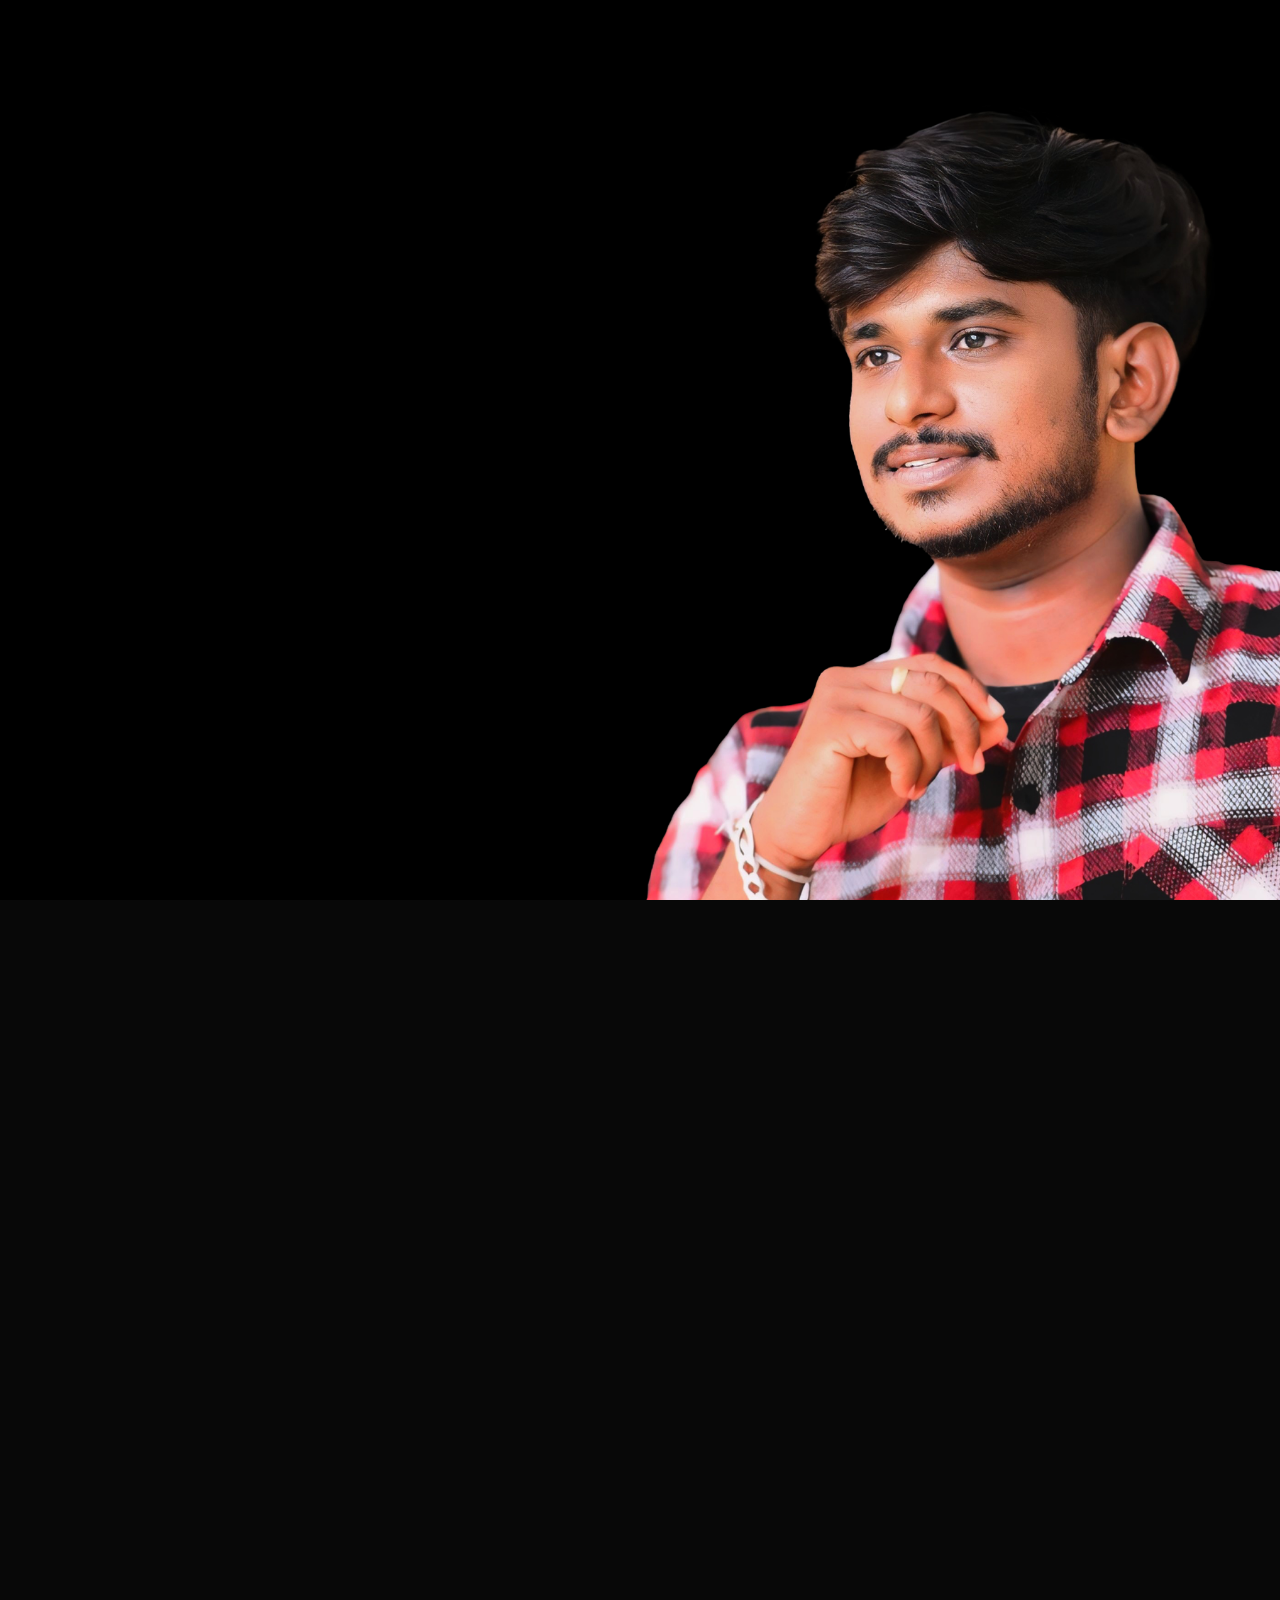
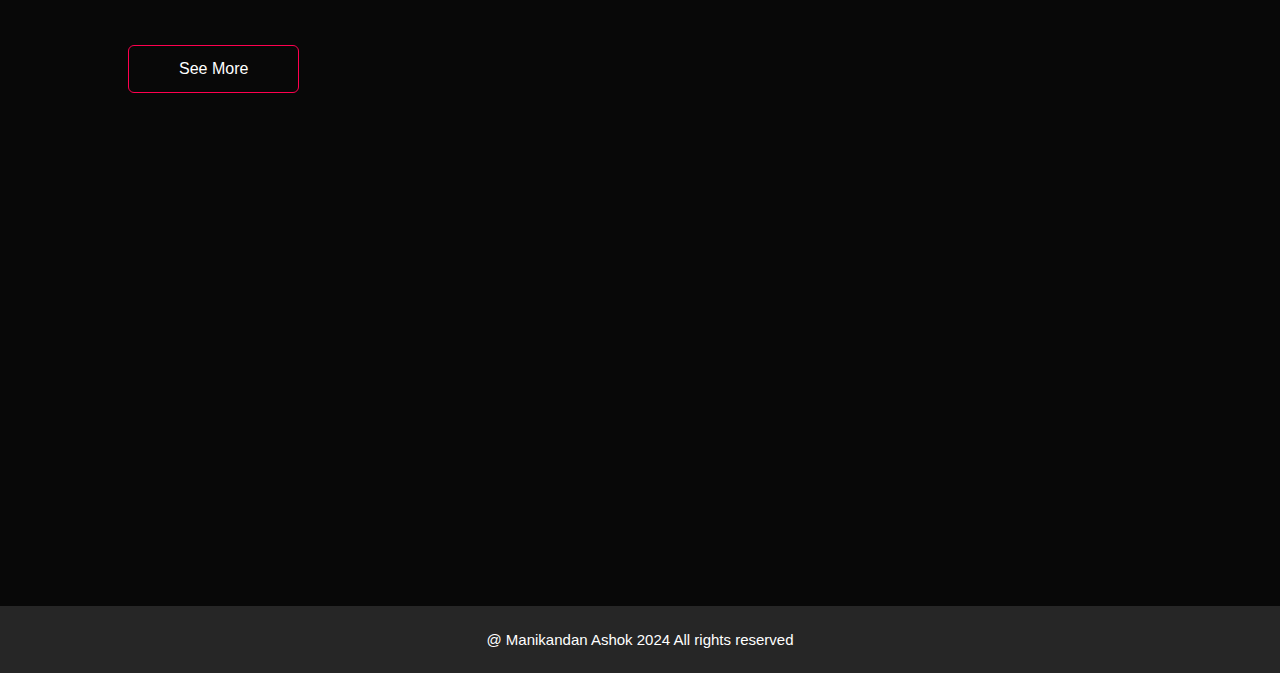
==== commit e7f160ed: "changes" ====
--- a/index.html
+++ b/index.html
@@ -429,19 +429,6 @@
                         </div>
                     </div>
                 </div>
-
-                <!-- <div data-aos="zoom-in-up" data-aos-offset="0" data-aos-delay="0" data-aos-duration="800"
-                    data-aos-easing="ease-in-out" data-aos-mirror="true" data-aos-once="false"
-                    data-aos-anchor-placement="top-center" class="work">
-                    <img src="./assets/photo1.jpg" alt="">
-                    <div class="layer">
-                        <h3>Hello</h3>
-                        <p>Lorem ipsum, dolor sit amet consectetur adipisicing elit. Impedit ducimus praesentium
-                            recusandae tenetur reprehenderit quo quia ipsum totam quidem accusamus assumenda nostrum
-                            beatae distinctio neque, aliquam delectus hic rerum! Alias?</p>
-                        <a href="#"><i class="fa-solid fa-arrow-up-right-from-square"></i></a>
-                    </div>
-                </div> -->
             </div>
             <a href="./Mywork.html" class="btn btn-see">See More</a>
         </div>
@@ -468,8 +455,8 @@
                         <a href="https://www.youtube.com/@manikandan-ashok" target="_blank" ><i class="fa-brands fa-youtube"></i></a>
                         <a href="https://x.com/Mani_Ashok_Mk" target="_blank" ><i class="fa-brands fa-square-x-twitter"></i></a>
                     </div>
-                    <a href="./assets/NM.pdf" download="NM.pdf" class="btn btn2">Download CV</a>
-                    <a href="./assets/NM.pdf" target="_blank" class="btn btn2">View CV</a>
+                    <a href="./assets/Manikandan Ashok - CV.pdf" download="Manikandan Ashok - CV.pdf" class="btn btn2">Download CV</a>
+                    <a href="./assets/Manikandan Ashok - CV.pdf" target="_blank" class="btn btn2">View CV</a>
                     </button>
                 </div>
                 <div data-aos="fade-down" data-aos-offset="0" data-aos-delay="0" data-aos-duration="800"
@@ -535,7 +522,7 @@
         function openInNewTab(event) {
             event.preventDefault();
             window.open(event.currentTarget.href, '_blank');
-            history.pushState(null, null, location.href); // This adds an entry to the browser history, allowing the back button to work
+            history.pushState(null, null, location.href);
         }
     </script>
 
@@ -588,440 +575,4 @@
             <button class="modal__button">Add to Cart</button>
         </div>
     </div>
-</div>
-
-
-
-
-<!-- <!DOCTYPE html>
-<html lang="en">
-
-<head>
-    <meta charset="UTF-8">
-    <meta name="viewport" content="width=device-width, initial-scale=1.0">
-    <title>Document</title>
-    <link rel="stylesheet" href="./styles.css">
-    <link rel="stylesheet" href="https://cdnjs.cloudflare.com/ajax/libs/font-awesome/6.4.2/css/all.min.css"
-        integrity="sha512-z3gLpd7yknf1YoNbCzqRKc4qyor8gaKU1qmn+CShxbuBusANI9QpRohGBreCFkKxLhei6S9CQXFEbbKuqLg0DA=="
-        crossorigin="anonymous" referrerpolicy="no-referrer" />
-    <link href="https://unpkg.com/aos@2.3.1/dist/aos.css" rel="stylesheet">
-    <script src="https://unpkg.com/typed.js@2.1.0/dist/typed.umd.js"></script>
-</head>
-
-<body>
-    <h1 class="VINAYAGAR">VINAYAGAR</h1>
-    <div id="header">
-        <nav>
-            <a href="#header"><img class="logo" src="./assets/nav.png" alt=""></a>
-            <ul id="sidemenu">
-                <li style="--i:1"><a href="#header">Home</a></li>
-                <li style="--i:2"><a href="#about">About</a></li>
-                <li style="--i:3"><a href="#services">Services</a></li>
-                <li style="--i:4"><a href="#myskills">My Skills</a></li>
-                <li style="--i:5"><a href="#portfolio">My Works</a></li>
-                <li style="--i:6"><a href="#contact">Contact</a></li>
-                <i class="fa-solid fa-xmark" onclick="closemenu()"></i>
-            </ul>
-            <i class="fa-solid fa-bars" onclick="openmenu()"></i>
-        </nav>
-        <div class="container">
-            <div class="header-text">
-                <h3>Hello,</h3>
-                <h1>It's Me <span>Manikandan</span></h1>
-                <h3>And I'm a <span class="blinktext"></span></h3>
-                <p class="passage">A self-motivated, highly skilled, and self-driven aspiring <br> Software Engineer
-                    with the ability to adapt to any situation <br> and the proven ability to grow oneself and others.
-                </p>
-                <div class="social-icon1">
-                    <a href="#" style="--i:7"><i class="fa-brands fa-linkedin"></i></a>
-                    <a href="#" style="--i:8"><i class="fa-brands fa-github"></i></a>
-                    <a href="#" style="--i:9"><i class="fa-brands fa-instagram"></i></a>
-                    <a href="#" style="--i:10"><i class="fa-brands fa-square-x-twitter"></i></a>
-                    <a href="#" style="--i:11"><i class="fa-brands fa-facebook"></i></a>
-                </div>
-                <a href="#contact" style="--i:12" class="btn1 btn2">Resume <i
-                        class="fa-solid resumeicon fa-arrow-down"></i> </a>
-            </div>
-        </div>
-    </div>
-
-    ---------------------------------------------------About--------------------------------------------------------
-
-    <div id="about">
-        <div class="container">
-            <div class="row">
-                <div data-aos="fade-up" data-aos-offset="0" data-aos-delay="0" data-aos-duration="800"
-                    data-aos-easing="ease-in-out" data-aos-mirror="true" data-aos-once="false"
-                    data-aos-anchor-placement="top-center" class="about-col-1">
-                    <img src="./assets/about.jpg" alt="">
-                </div>
-                <div data-aos="fade-down" data-aos-offset="0" data-aos-delay="0" data-aos-duration="800"
-                    data-aos-easing="ease-in-out" data-aos-mirror="true" data-aos-once="false"
-                    data-aos-anchor-placement="top-center" class="about-col-2">
-                    <h1 class="sub-title">About Me</h1>
-                    <p>Lorem ipsum dolor sit amet consectetur adipisicing elit. Tempore hic blanditiis possimus
-                        reprehenderit quisquam excepturi, recusandae tenetur odit omnis enim nihil sapiente doloremque
-                        numquam rem dolore, laudantium sequi itaque! Doloremque.</p>
-                    <div class="tab-titles">
-                        <p class="tab-links active-link" onclick="opentab('skills')">Interests</p>
-                        <p class="tab-links" onclick="opentab('experience')">Education</p>
-                        <p class="tab-links" onclick="opentab('education')">Skills</p>
-                    </div>
-                    <div class="tab-contents active-tab" id="skills">
-                        <ul>
-                            <li><span>Technical</span><br>Fullstack, MachineLearning, Artificial intelligence.</li>
-                            <li><span>Non-Technical</span><br>Editing, Networking, ContentCreation.</li>
-                        </ul>
-                    </div>
-                    <div class="tab-contents" id="experience">
-                        <ul>
-                            <li><span class="edu">2020-2024</span><br>B.E (CSE) 8.1 CGPA </li>
-                            <li><span>2019-2020</span><br>HSC with 75%</li>
-                            <li><span>2017-2018</span><br>SSLC with 74%</li>
-                        </ul>
-                    </div>
-                    <div class="tab-contents" id="education">
-                        <ul>
-                            <li><span>UI/UX Designing</span><br>Web/App interfaces</li>
-                            <li><span>Web Development</span><br>Web app Development</li>
-                            <li><span>App Development</span><br>Building Android/iOS apps</li>
-                        </ul>
-                    </div>
-                </div>
-            </div>
-
-        </div>
-    </div>
-
-    ----------------------------------------------services--------------------------------------------------
-
-
-    <div id="services">
-        <div class="container">
-            <h1 data-aos="fade-up" data-aos-offset="0" data-aos-delay="100" data-aos-duration="800"
-                data-aos-easing="ease-in-out" data-aos-mirror="true" data-aos-once="false"
-                data-aos-anchor-placement="top-center" class="sub-title">My Services</h1>
-            <div class="services-list">
-                <div data-aos="fade-up" data-aos-offset="0" data-aos-delay="0" data-aos-duration="800"
-                    data-aos-easing="ease-in-out" data-aos-mirror="true" data-aos-once="false"
-                    data-aos-anchor-placement="top-center">
-                    <i class="fa-sharp fa-solid fa-code"></i>
-                    <h2>Web Desing</h2>
-                    <p>Lorem ipsum dolor sit amet consectetur adipisicing elit. Vitae, harum non illo id quaerat
-                        tempora, hic magni voluptatibus ad nihil vel laudantium obcaecati expedita voluptatum? Deleniti
-                        nulla sunt aperiam exercitationem?</p>
-                    <a href="#">Learn more</a>
-                </div>
-                <div data-aos="fade-down" data-aos-offset="0" data-aos-delay="0" data-aos-duration="800"
-                    data-aos-easing="ease-in-out" data-aos-mirror="true" data-aos-once="false"
-                    data-aos-anchor-placement="top-center">
-                    <i class="fa-sharp fa-solid fa-crop"></i>
-                    <h2>Web Desing</h2>
-                    <p>Lorem ipsum dolor sit amet consectetur adipisicing elit. Vitae, harum non illo id quaerat
-                        tempora, hic magni voluptatibus ad nihil vel laudantium obcaecati expedita voluptatum? Deleniti
-                        nulla sunt aperiam exercitationem?</p>
-                    <a href="#">Learn more</a>
-                </div>
-                <div data-aos="fade-up" data-aos-offset="0" data-aos-delay="0" data-aos-duration="800"
-                    data-aos-easing="ease-in-out" data-aos-mirror="true" data-aos-once="false"
-                    data-aos-anchor-placement="top-center">
-                    <i class="fa-brands fa-app-store-ios"></i>
-                    <h2>Web Desing</h2>
-                    <p>Lorem ipsum dolor sit amet consectetur adipisicing elit. Vitae, harum non illo id quaerat
-                        tempora, hic magni voluptatibus ad nihil vel laudantium obcaecati expedita voluptatum? Deleniti
-                        nulla sunt aperiam exercitationem?</p>
-                    <a href="#">Learn more</a>
-                </div>
-            </div>
-        </div>
-    </div>
-
-    -----------------------------------------------myskills--------------------------------------------
-
-    <div id="myskills">
-        <div class="container">
-            <h1 data-aos="fade-up" data-aos-offset="0" data-aos-delay="100" data-aos-duration="800"
-                data-aos-easing="ease-in-out" data-aos-mirror="true" data-aos-once="false"
-                data-aos-anchor-placement="top-center" class="sub-title">My Skills</h1>
-            <div class="row">
-                <div data-aos="fade-up" data-aos-offset="0" data-aos-delay="0" data-aos-duration="800"
-                    data-aos-easing="ease-in-out" data-aos-mirror="true" data-aos-once="false"
-                    data-aos-anchor-placement="top-center" class="skills-left">
-                    <h1 class="heading1">Technical Skills</h1>
-                    <div class="technicalbar">
-                        <div class="bar">
-                            <div class="info">
-                                <span><i class="fa-brands myskills-icon fa-html5"></i> HTML</span>
-                            </div>
-                            <div class="progressline html">
-                                <span></span>
-                            </div>
-                        </div>
-                        <div class="bar">
-                            <div class="info">
-                                <span><i class="fa-brands myskills-icon fa-css3-alt"></i> CSS</span>
-                            </div>
-                            <div class="progressline css">
-                                <span></span>
-                            </div>
-                        </div>
-                        <div class="bar">
-                            <div class="info">
-                                <span><i class="fa-brands myskills-icon fa-bootstrap"></i> BOOTSTRAP</span>
-                            </div>
-                            <div class="progressline boot">
-                                <span></span>
-                            </div>
-                        </div>
-                        <div class="bar">
-                            <div class="info">
-                                <span><i class="fa-brands myskills-icon fa-js"></i> JAVASCRIPT</span>
-                            </div>
-                            <div class="progressline js">
-                                <span></span>
-                            </div>
-                        </div>
-                        <div class="bar">
-                            <div class="info">
-                                <span><i class="fa-brands myskills-icon fa-react"></i> REACT JS</span>
-                            </div>
-                            <div class="progressline react">
-                                <span></span>
-                            </div>
-                        </div>
-                        <div class="bar">
-                            <div class="info">
-                                <span><i class="fa-brands myskills-icon fa-python"></i> PYTHON</span>
-                            </div>
-                            <div class="progressline python">
-                                <span></span>
-                            </div>
-                        </div>
-                    </div>
-                </div>
-                <div data-aos="fade-down" data-aos-offset="0" data-aos-delay="0" data-aos-duration="800"
-                    data-aos-easing="ease-in-out" data-aos-mirror="true" data-aos-once="false"
-                    data-aos-anchor-placement="top-center" class="skills-right">
-                    <h1 class="heading1">Professional Skills</h1>
-                    <div class="radial-bars">
-                        <div class="radial-bar">
-                            <svg x="0px" y="0px" viewBox="0 0 200 200">
-                                <circle class="progress-bar" cx="100" cy="100" r="80"></circle>
-                                <circle class="path path-1" cx="100" cy="100" r="80"></circle>
-                            </svg>
-                            <div class="percentage1">90%</div>
-                            <div class="text1">Ceativity</div>
-                        </div>
-                        <div class="radial-bar">
-                            <svg x="0px" y="0px" viewBox="0 0 200 200">
-                                <circle class="progress-bar" cx="100" cy="100" r="80"></circle>
-                                <circle class="path path-2" cx="100" cy="100" r="80"></circle>
-                            </svg>
-                            <div class="percentage1">90%</div>
-                            <div class="text1">Analytical Thinking</div>
-                        </div>
-                        <div class="radial-bar">
-                            <svg x="0px" y="0px" viewBox="0 0 200 200">
-                                <circle class="progress-bar" cx="100" cy="100" r="80"></circle>
-                                <circle class="path path-3" cx="100" cy="100" r="80"></circle>
-                            </svg>
-                            <div class="percentage1">90%</div>
-                            <div class="text1">Problem Solving</div>
-                        </div>
-                        <div class="radial-bar">
-                            <svg x="0px" y="0px" viewBox="0 0 200 200">
-                                <circle class="progress-bar" cx="100" cy="100" r="80"></circle>
-                                <circle class="path path-4" cx="100" cy="100" r="80"></circle>
-                            </svg>
-                            <div class="percentage1">90%</div>
-                            <div class="text1">Critical Thinking</div>
-                        </div>
-                        <div class="radial-bar">
-                            <svg x="0px" y="0px" viewBox="0 0 200 200">
-                                <circle class="progress-bar" cx="100" cy="100" r="80"></circle>
-                                <circle class="path path-1" cx="100" cy="100" r="80"></circle>
-                            </svg>
-                            <div class="percentage1">90%</div>
-                            <div class="text1">Team Work</div>
-                        </div>
-                        <div class="radial-bar">
-                            <svg x="0px" y="0px" viewBox="0 0 200 200">
-                                <circle class="progress-bar" cx="100" cy="100" r="80"></circle>
-                                <circle class="path path-1" cx="100" cy="100" r="80"></circle>
-                            </svg>
-                            <div class="percentage1">90%</div>
-                            <div class="text1">Error Handling </div>
-                        </div>
-                    </div>
-
-                </div>
-            </div>
-        </div>
-    </div>
-
-
-    ------------------------------------------------portfolio----------------------------------------------------
-
-    <div id="portfolio">
-        <div class="container">
-            <h1 data-aos="fade-up" data-aos-offset="0" data-aos-delay="100" data-aos-duration="800"
-                data-aos-easing="ease-in-out" data-aos-mirror="true" data-aos-once="false"
-                data-aos-anchor-placement="top-center" class="sub-title">My Works</h1>
-            <div class="work-list">
-                <div data-aos="zoom-in-down" data-aos-offset="0" data-aos-delay="0" data-aos-duration="800"
-                    data-aos-easing="ease-in-out" data-aos-mirror="true" data-aos-once="false"
-                    data-aos-anchor-placement="top-center" class="work">
-                    <img src="./assets/photo.jpg" alt="">
-                    <div class="layer">
-                        <h3>Hello</h3>
-                        <p>Lorem ipsum, dolor sit amet consectetur adipisicing elit. Impedit ducimus praesentium
-                            recusandae tenetur reprehenderit quo quia ipsum totam quidem accusamus assumenda nostrum
-                            beatae distinctio neque, aliquam delectus hic rerum! Alias?</p>
-                        <a href="#"><i class="fa-solid fa-arrow-up-right-from-square"></i></a>
-                    </div>
-                </div>
-                <div data-aos="zoom-in-up" data-aos-offset="0" data-aos-delay="0" data-aos-duration="800"
-                    data-aos-easing="ease-in-out" data-aos-mirror="true" data-aos-once="false"
-                    data-aos-anchor-placement="top-center" class="work">
-                    <img src="./assets/photo1.jpg" alt="">
-                    <div class="layer">
-                        <h3>Hello</h3>
-                        <p>Lorem ipsum, dolor sit amet consectetur adipisicing elit. Impedit ducimus praesentium
-                            recusandae tenetur reprehenderit quo quia ipsum totam quidem accusamus assumenda nostrum
-                            beatae distinctio neque, aliquam delectus hic rerum! Alias?</p>
-                        <a href="#"><i class="fa-solid fa-arrow-up-right-from-square"></i></a>
-                    </div>
-                </div>
-                <div data-aos="zoom-in-down" data-aos-offset="0" data-aos-delay="0" data-aos-duration="800"
-                    data-aos-easing="ease-in-out" data-aos-mirror="true" data-aos-once="false"
-                    data-aos-anchor-placement="top-center" class="work">
-                    <img src="./assets/photo.jpg" alt="">
-                    <div class="layer">
-                        <h3>Hello</h3>
-                        <p>Lorem ipsum, dolor sit amet consectetur adipisicing elit. Impedit ducimus praesentium
-                            recusandae tenetur reprehenderit quo quia ipsum totam quidem accusamus assumenda nostrum
-                            beatae distinctio neque, aliquam delectus hic rerum! Alias?</p>
-                        <a href="#"><i class="fa-solid fa-arrow-up-right-from-square"></i></a>
-                    </div>
-                </div>
-                <div data-aos="zoom-in-up" data-aos-offset="0" data-aos-delay="0" data-aos-duration="800"
-                    data-aos-easing="ease-in-out" data-aos-mirror="true" data-aos-once="false"
-                    data-aos-anchor-placement="top-center" class="work">
-                    <img src="./assets/photo1.jpg" alt="">
-                    <div class="layer">
-                        <h3>Hello</h3>
-                        <p>Lorem ipsum, dolor sit amet consectetur adipisicing elit. Impedit ducimus praesentium
-                            recusandae tenetur reprehenderit quo quia ipsum totam quidem accusamus assumenda nostrum
-                            beatae distinctio neque, aliquam delectus hic rerum! Alias?</p>
-                        <a href="#"><i class="fa-solid fa-arrow-up-right-from-square"></i></a>
-                    </div>
-                </div>
-            </div>
-            <a href="./Mywork.html" class="btn btn-see">See More</a>
-        </div>
-    </div>
-
-    -------------------------------------------------------Contact-------------------------------------------------
-
-    <div id="contact">
-        <div class="container">
-            <div class="row">
-                <div data-aos="fade-up" data-aos-offset="0" data-aos-delay="0" data-aos-duration="800"
-                    data-aos-easing="ease-in-out" data-aos-mirror="true" data-aos-once="false"
-                    data-aos-anchor-placement="top-center" class="contact-left">
-                    <h1 class="sub-title">Contact Me</h1>
-                    <p><i class="fa-solid fa-paper-plane"></i>email0</p>
-                    <p><i class="fa-solid fa-square-phone"></i>987654329</p>
-                    <div class="social-icon">
-                        <a href="#"><i class="fa-brands fa-linkedin"></i></a>
-                        <a href="#"><i class="fa-brands fa-github"></i></a>
-                        <a href="#"><i class="fa-brands fa-instagram"></i></a>
-                        <a href="#"><i class="fa-brands fa-square-x-twitter"></i></a>
-                        <a href="#"><i class="fa-brands fa-facebook"></i></a>
-                    </div>
-                    <a href="./assets/NM.pdf" download class="btn btn2">Download CV</a>
-                    <a href="./assets/NM.pdf" class="btn btn2">View CV</a>
-                </div>
-                <div data-aos="fade-down" data-aos-offset="0" data-aos-delay="0" data-aos-duration="800"
-                    data-aos-easing="ease-in-out" data-aos-mirror="true" data-aos-once="false"
-                    data-aos-anchor-placement="top-center" class="contact-right">
-                    <form name="submit-to-google-sheet">
-                        <input type="text" name="Name" placeholder="Your Name" required>
-                        <input type="email" name="Email" placeholder="Your Email" required>
-                        <textarea name="Message" rows="6" placeholder="Your Message"></textarea>
-                        <button type="submit" class="btn btn2">Submit</button>
-                    </form>
-                    <span id="msg"></span>
-                </div>
-            </div>
-        </div>
-        <div class="copyright">
-            <p>Lorem ipsum dolor sit amet consectetur adipisicing elit. <i class="fa-solid fa-heart"></i> Ea at
-                voluptatum</p>
-        </div>
-    </div>
-
-    --------------------------------------------------------Js-----------------------------------------------------
-
-    <script>
-        var typed = new Typed(".blinktext", {
-            strings: ["Frontend Developer", "Web Developer", "Gamer"],
-            typeSpeed: 100,
-            backSpeed: 100,
-            backDelay: 1000,
-            loop: true
-        })
-    </script>
-
-
-    <script>
-
-        var tablinks = document.getElementsByClassName("tab-links");
-        var tabcontents = document.getElementsByClassName("tab-contents");
-        function opentab(tabname) {
-            for (tablink of tablinks) {
-                tablink.classList.remove("active-link");
-            }
-            for (tabcontent of tabcontents) {
-                tabcontent.classList.remove("active-tab");
-            }
-            event.currentTarget.classList.add("active-link");
-            document.getElementById(tabname).classList.add("active-tab")
-        }
-
-    </script>
-
-    <script>
-        var sidemenu1 = document.getElementById("sidemenu")
-        function openmenu() {
-            sidemenu1.style.right = "0";
-        }
-        function closemenu() {
-            sidemenu1.style.right = "-200px";
-        }
-    </script>
-    <script>
-        const scriptURL = 'https://script.google.com/macros/s/AKfycbxeMZC-gqhQhW7kOGlspVncE0pFns3k-rwGZ6Qkz2lejJdLHXHplVmQHZHvsPORtOXSMg/exec'
-        const form = document.forms['submit-to-google-sheet']
-        const msg = document.getElementById("msg")
-
-        form.addEventListener('submit', e => {
-            e.preventDefault()
-            fetch(scriptURL, { method: 'POST', body: new FormData(form) })
-                .then(response => {
-                    msg.innerHTML = "Message send successfully"
-                    setTimeout(function () {
-                        msg.innerHTML = ""
-                    }, 3000)
-                    form.reset()
-                })
-                .catch(error => console.error('Error!', error.message))
-        })
-    </script>
-    <script src="https://unpkg.com/aos@2.3.1/dist/aos.js"></script>
-    <script>
-        AOS.init();
-    </script>
-</body>
-
-</html> -->+</div>--- a/styles.css
+++ b/styles.css
@@ -73,12 +73,14 @@
 #header {
     width: 100%;
     height: 100vh;
-    /* background-image: url(./background.jpg); */
-    background: linear-gradient(270deg, rgba(0, 0, 0, 0.5), rgba(0, 0, 0, 0)),
+    background-image: url(./assets/background.jpg);
+    background-size: cover;
+    background-position: center;
+    /* background: linear-gradient(270deg, rgba(0, 0, 0, 0.5), rgba(0, 0, 0, 0)),
         url(./assets/background.jpg) no-repeat;
     background-size: cover;
     background-position: center;
-    background-attachment: fixed;
+    background-attachment: fixed; */
 }
 
 .logo {
@@ -105,7 +107,7 @@
     flex-wrap: wrap;
     width: 100%;
     padding: 15px 10%;
-    margin-left: 10px;
+    /* margin-left: 10px; */
     background: #000000c7;
     position: fixed;
     top: 0;
@@ -876,9 +878,9 @@
 
 @media only screen and (max-width: 1320px) {
 
-    /* .btn{
+    .btn{
     margin: 10px 0px 0px 0px ;
-    } */
+    }
     .skills-left {
         flex-basis: 35%;
     }
@@ -1019,12 +1021,12 @@
 
 @media only screen and (max-width: 600px) {
     #header {
-        /* background-image: url(./smallbackground.png); */
-        background: linear-gradient(270deg, rgba(0, 0, 0, 0.5), rgba(0, 0, 0, 0)),
-            url(./assets/smallbackground.png) no-repeat;
+        background-image: url(./assets/main55555.png);
+        /* background: linear-gradient(270deg, rgba(0, 0, 0, 0.5), rgba(0, 0, 0, 0)),
+            url(./assets/main55555.png) no-repeat;
         background-size: cover;
         background-position: bottom;
-        background-attachment: fixed;
+        background-attachment: fixed; */
     }
 
     .header-text {
@@ -1369,101 +1371,6 @@
     transform: rotateX(0);
 }
 
-/* 
-
-
-  @media only screen and (max-width: 1100px) {
-    .modal__card {
-      border-radius: 10px;
-      height: 62%;
-      width: 95%;
-      position: relative;
-      background-color: var(--body-color);
-      padding: 1rem 1.25rem 2rem;
-      display: grid;
-      row-gap: .5rem;
-      text-align: center;
-      transform: rotateX(90deg);
-      transition: transform .6s;
-    }   
-  }
-  
-  @media only screen and (max-width: 700px) {
-    .modal__card {
-      border-radius: 10px;
-      height: 65%;
-      width: 95%;
-      position: relative;
-      background-color: var(--body-color);
-      padding: 2rem 1.25rem 2rem;
-      display: grid;
-      row-gap: .5rem;
-      text-align: center;
-      transform: rotateX(90deg);
-      transition: transform .6s;
-    } 
-    
-    .modal__img {
-      width: 80%;
-      justify-self: center;
-      filter: drop-shadow(0 8px 16px hsla(5, 90%, 4%, .2));
-    }
-    
-    .modal__buttons {
-      display: flex;
-      gap: .5rem;
-      width: 100%;
-    }
-    
-  }
-  
-  @media only screen and (max-width: 450px) {
-  
-    .modal__card {
-      border-radius: 10px;
-      height: 55%;
-      width: 95%;
-      position: relative;
-      background-color: var(--body-color);
-      padding: 1rem 1.25rem 2rem;
-      display: grid;
-      row-gap: .2rem;
-      text-align: center;
-      transform: rotateX(90deg);
-      transition: transform .6s;
-    } 
-  
-    .modal__img {
-      width: 100%;
-    }
-  
-    .modal__name {
-      font-size: var(--h2-font-size);
-      color: var(--title-color);
-      margin-bottom: .2rem;
-    }
-    
-    .modal__info {
-      margin-bottom: 1rem;
-      font-size: 13px;
-      color: #d4d4d4a9;
-      margin-left: 0%;
-      margin-right: 0%;
-    }
-    
-    .modal__price {
-      font-size: 17px;
-      color: var(--first-color);
-    }
-    
-  .modal__buttons {
-    display: flex;
-    gap: .5rem;
-    width: 100%;
-  }
-  
-  } */
-
 
 @media only screen and (max-width: 1100px) {
     .work {
@@ -1473,7 +1380,7 @@
     }
 
     .container {
-        padding: 10px 5%;
+        padding: 10px 10%;
     }
 
     .layer {
@@ -1520,7 +1427,7 @@
     }
 
     .container {
-        padding: 10px 5%;
+        padding: 10px 10%;
     }
 
     .layer {
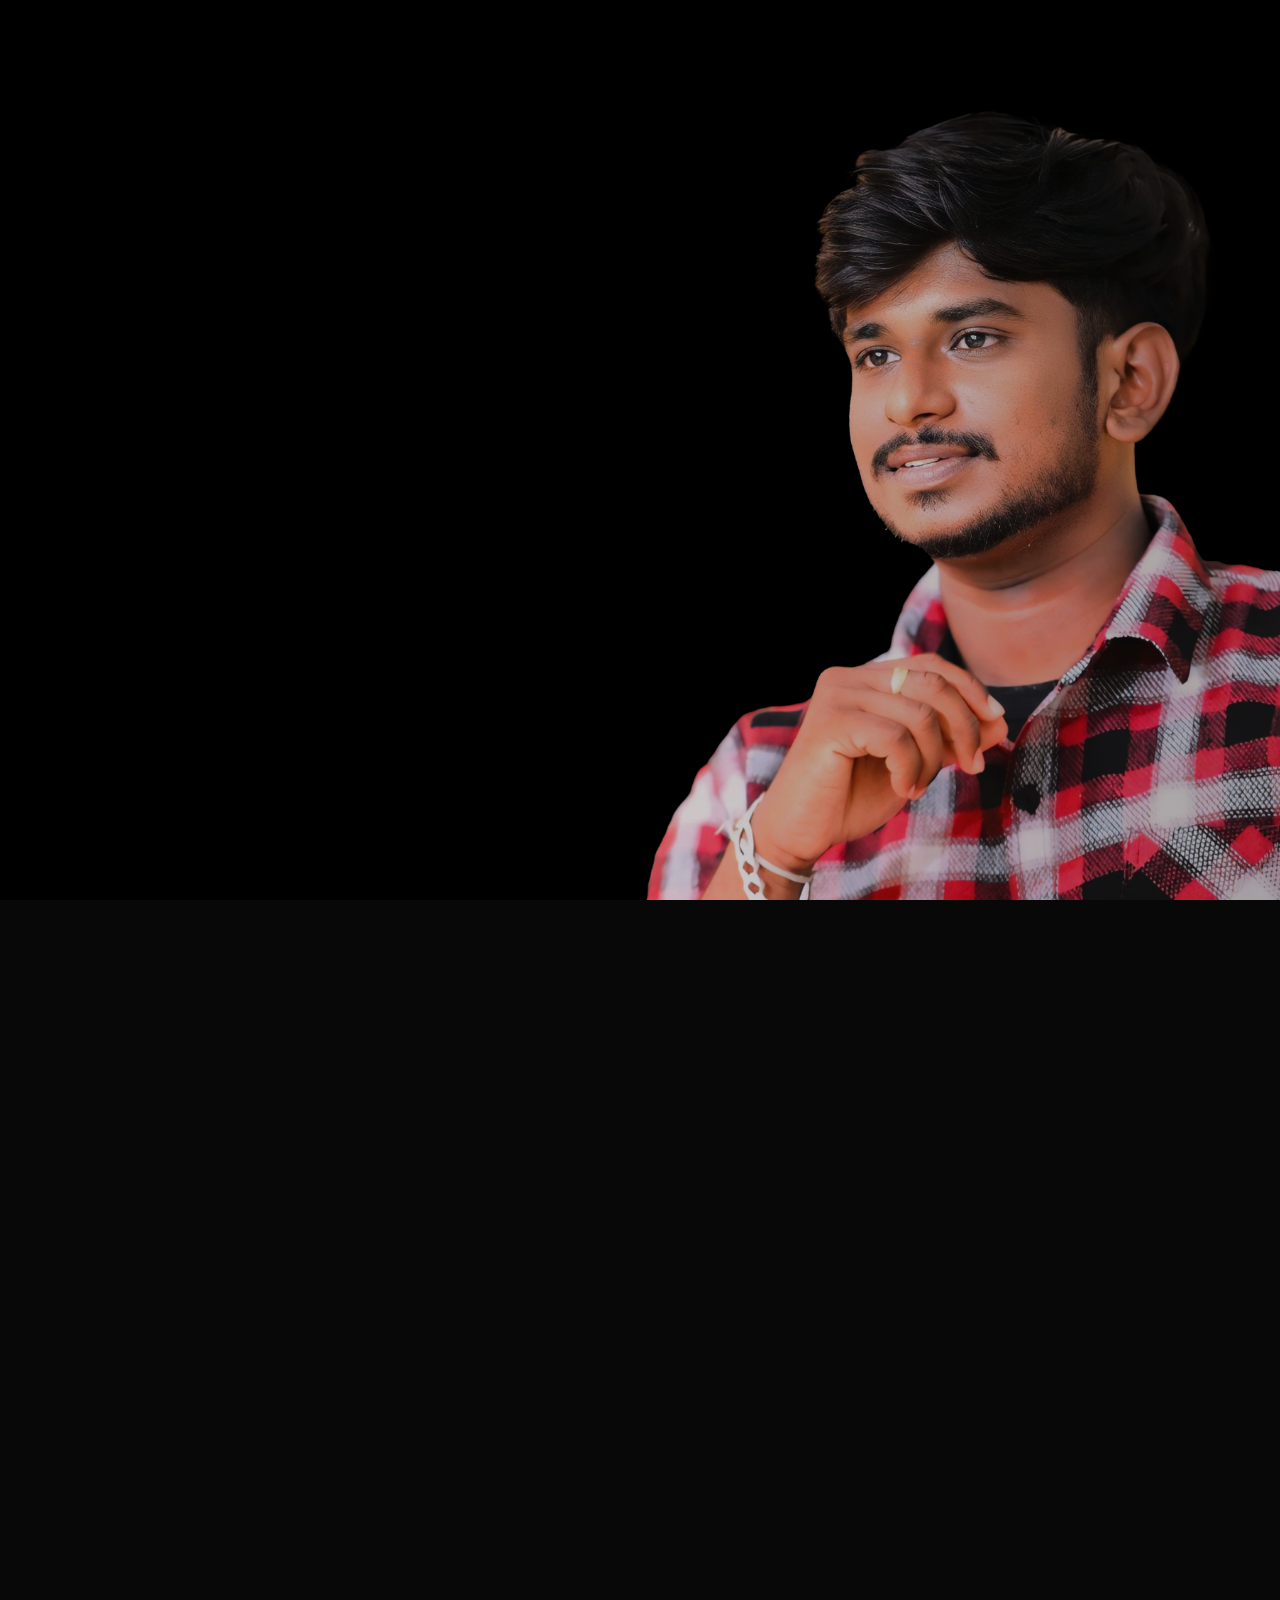
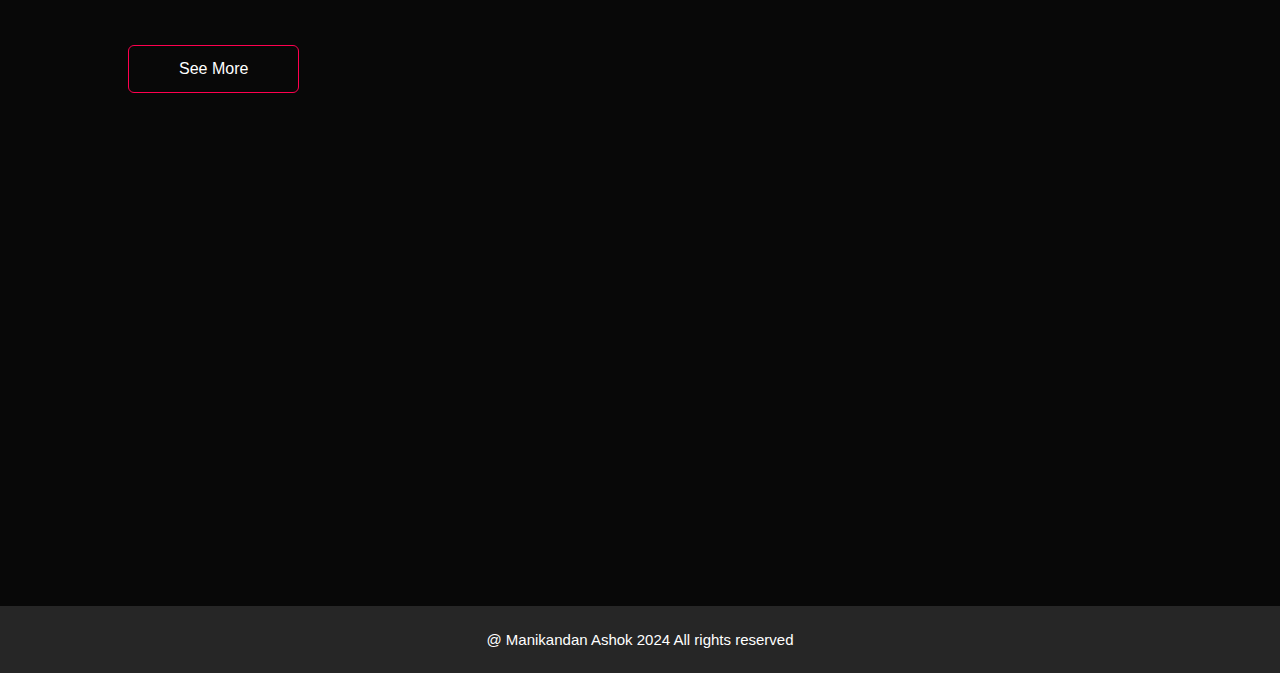
==== commit 1d02b60b: "changes" ====
--- a/index.html
+++ b/index.html
@@ -133,11 +133,10 @@
                     <div class="modal__card modal__card-feats">
                         <img src="./assets/Manikandan. V. A IN.jpg" alt="image" class="modal__img modal__img-feats">
                         <div>
-                            <h3 class="modal__name" style="font: small-caps bold 25px sans-serif;">Web Developer Intern</h3>
-                        </div>
-                    </div>
-                </div>
-
+                            <h3 class="modal__name">Web Developer Intern</h3>
+                        </div>
+                    </div>
+                </div>
                 <div data-aos="fade-down" data-aos-offset="0" data-aos-delay="0" data-aos-duration="800"
                     data-aos-easing="ease-in-out" data-aos-mirror="true" data-aos-once="false"
                     data-aos-anchor-placement="top-center" class="services-div">
--- a/styles.css
+++ b/styles.css
@@ -73,14 +73,14 @@
 #header {
     width: 100%;
     height: 100vh;
-    background-image: url(./assets/background.jpg);
+    /* background-image: url(./assets/background.jpg);
     background-size: cover;
-    background-position: center;
-    /* background: linear-gradient(270deg, rgba(0, 0, 0, 0.5), rgba(0, 0, 0, 0)),
+    background-position: center; */
+    background: linear-gradient(270deg, rgba(0, 0, 0, 0.322), rgba(0, 0, 0, 0)),
         url(./assets/background.jpg) no-repeat;
     background-size: cover;
     background-position: center;
-    background-attachment: fixed; */
+    background-attachment: fixed;
 }
 
 .logo {
@@ -1021,12 +1021,12 @@
 
 @media only screen and (max-width: 600px) {
     #header {
-        background-image: url(./assets/main55555.png);
-        /* background: linear-gradient(270deg, rgba(0, 0, 0, 0.5), rgba(0, 0, 0, 0)),
+        /* background-image: url(./assets/main55555.png); */
+        background: linear-gradient(270deg, rgba(0, 0, 0, 0.288), rgba(0, 0, 0, 0)),
             url(./assets/main55555.png) no-repeat;
         background-size: cover;
         background-position: bottom;
-        background-attachment: fixed; */
+        background-attachment: fixed;
     }
 
     .header-text {
@@ -1385,6 +1385,7 @@
 
     .layer {
         font-size: 15px;
+        padding: 0 15px;
     }
 
     .layer h3 {
@@ -1484,7 +1485,7 @@
 
     .modal__card {
         border-radius: 10px;
-        height: 55%;
+        height: 59%;
         width: 95%;
         position: relative;
         background-color: var(--body-color);
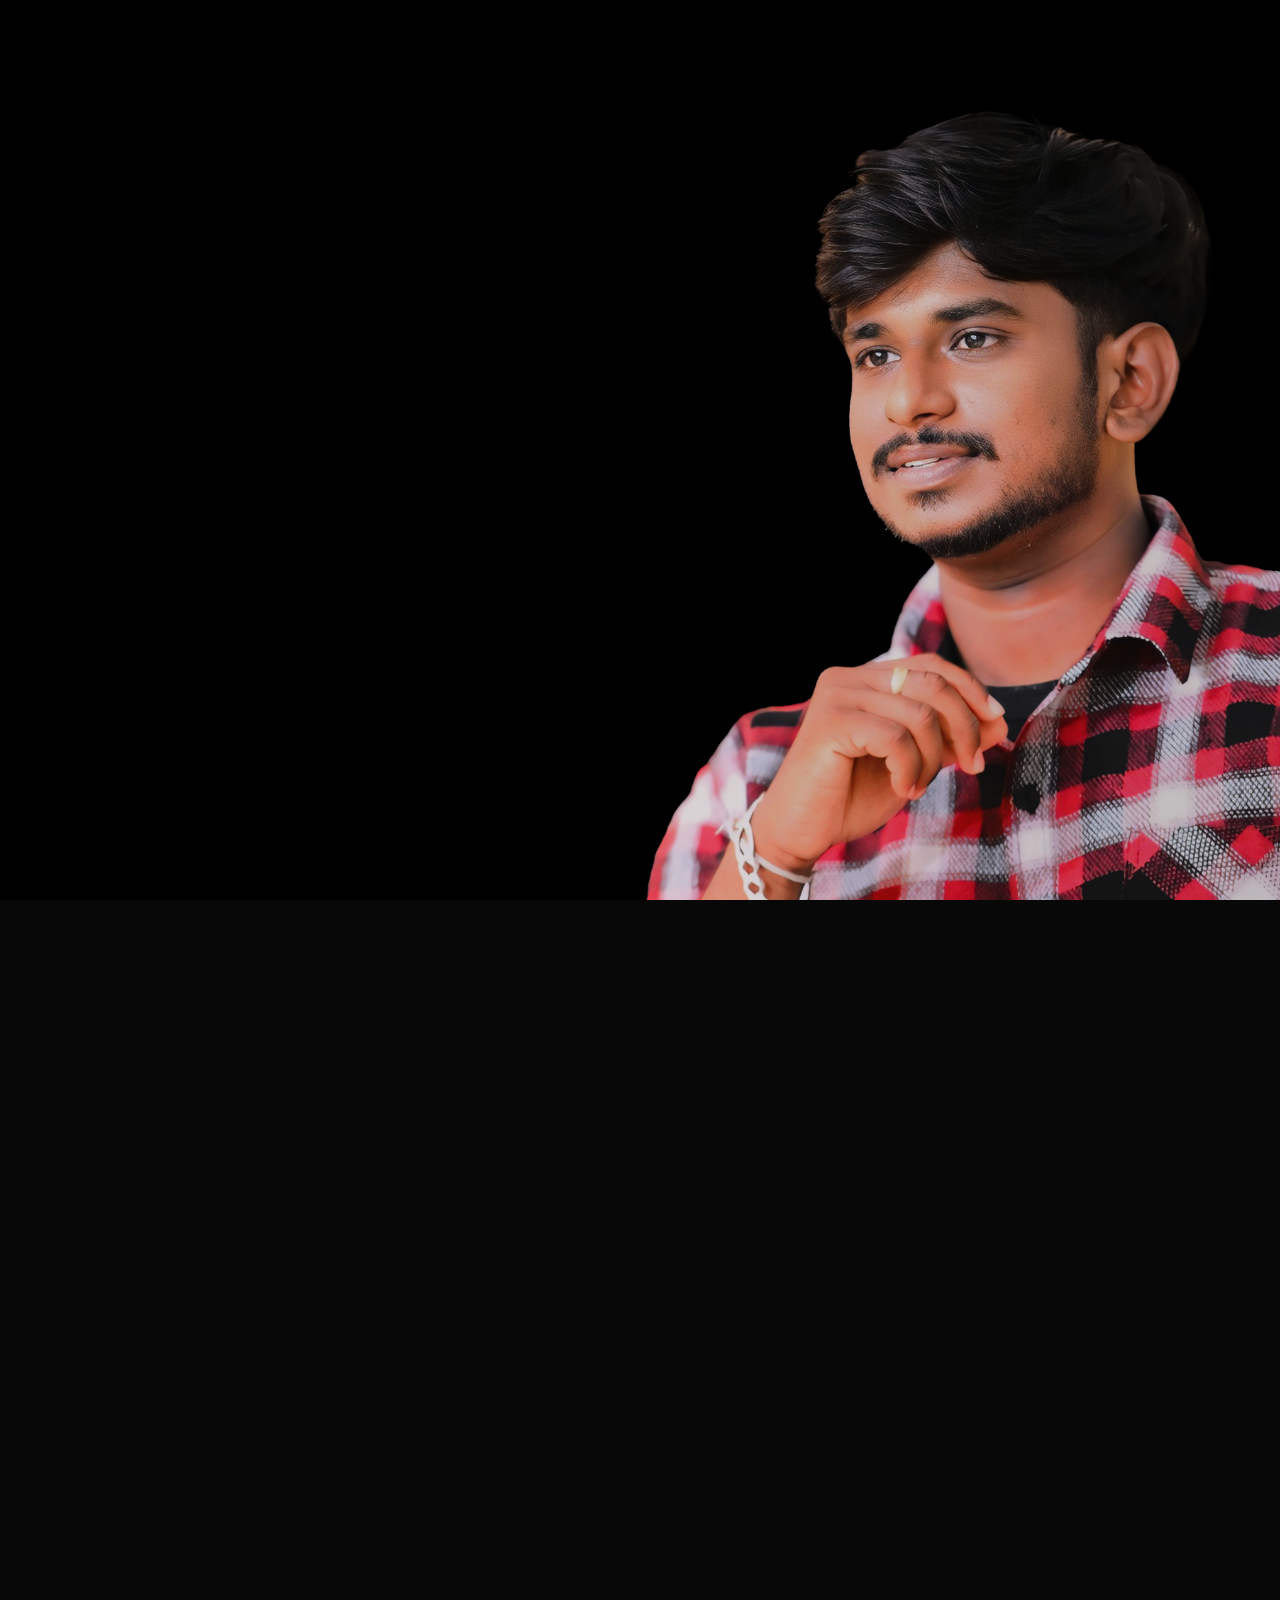
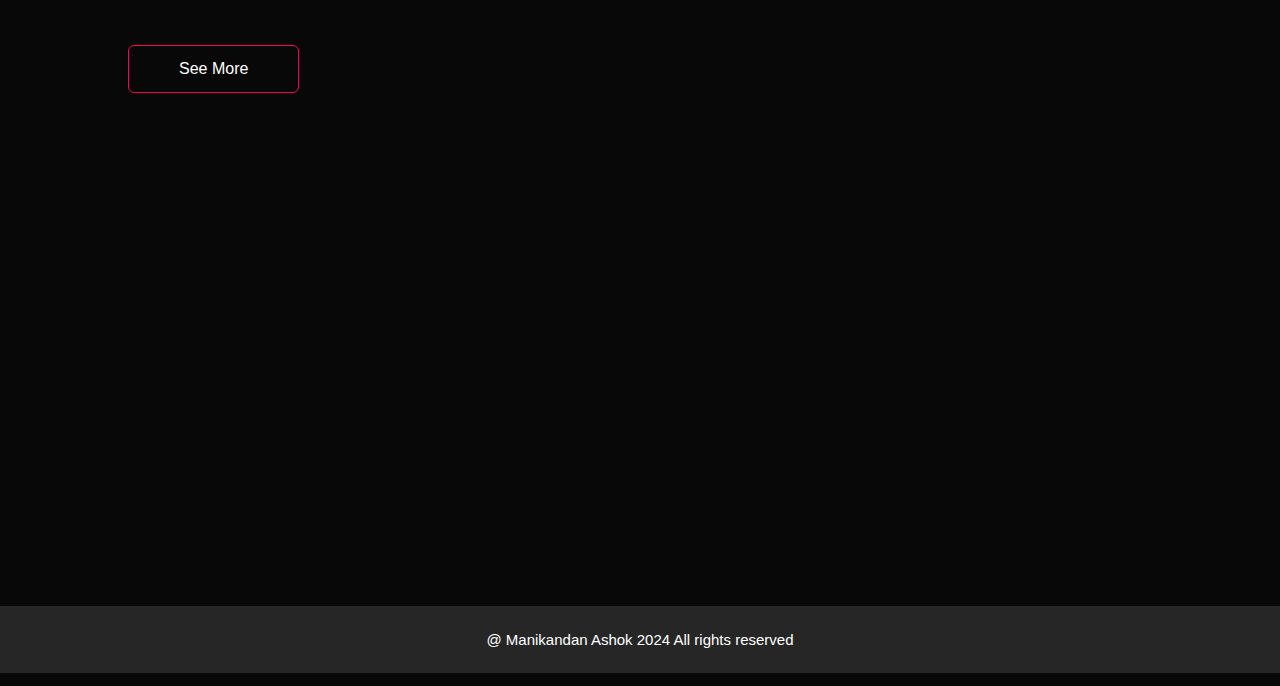
==== commit 3734dec9: "changes" ====
--- a/index.html
+++ b/index.html
@@ -437,10 +437,10 @@
 
     <div id="contact">
         <div class="container">
-            <div class="row">
-                <div data-aos="fade-up" data-aos-offset="0" data-aos-delay="0" data-aos-duration="800"
-                    data-aos-easing="ease-in-out" data-aos-mirror="true" data-aos-once="false"
-                    data-aos-anchor-placement="top-center" class="contact-left">
+            <div data-aos="fade-up" data-aos-offset="0" data-aos-delay="0" data-aos-duration="800"
+            data-aos-easing="ease-in-out" data-aos-mirror="true" data-aos-once="false"
+            data-aos-anchor-placement="top-center" class="row">
+                <div class="contact-left">
                     <h1 class="sub-title">Contact Me</h1>
                     <p><i class="fa-solid fa-paper-plane"></i><a style="text-decoration: none; color: #ffffff;"
                             href="mailto:manikandanashok2002@gmail.com">manikandanashok2002@gmail.com</a></p>
@@ -458,9 +458,7 @@
                     <a href="./assets/Manikandan Ashok - CV.pdf" target="_blank" class="btn btn2">View CV</a>
                     </button>
                 </div>
-                <div data-aos="fade-down" data-aos-offset="0" data-aos-delay="0" data-aos-duration="800"
-                    data-aos-easing="ease-in-out" data-aos-mirror="true" data-aos-once="false"
-                    data-aos-anchor-placement="top-center" class="contact-right">
+                <div class="contact-right">
                     <form name="submit-to-google-sheet">
                         <input type="text" name="Name" placeholder="Your Name" required>
                         <input type="email" name="Email" placeholder="Your Email" required>
--- a/styles.css
+++ b/styles.css
@@ -6,7 +6,6 @@
 
 :root {
     /*========== Colors ==========*/
-    /*Color mode HSL(hue, saturation, lightness)*/
 
     --first-color: #ff004f;
     --first-color-alt: #000000;
@@ -16,7 +15,6 @@
     --body-color: hsla(0, 0%, 8%, 0.719);
 
     /*========== Font and typography ==========*/
-    /*.5rem = 8px | 1rem = 16px ...*/
     --body-font: "Montserrat", sans-serif;
     --h1-font-size: 1.5rem;
     --h2-font-size: 1.25rem;
@@ -73,10 +71,7 @@
 #header {
     width: 100%;
     height: 100vh;
-    /* background-image: url(./assets/background.jpg);
-    background-size: cover;
-    background-position: center; */
-    background: linear-gradient(270deg, rgba(0, 0, 0, 0.322), rgba(0, 0, 0, 0)),
+    background: linear-gradient(270deg, rgba(0, 0, 0, 0.219), rgba(0, 0, 0, 0)),
         url(./assets/background.jpg) no-repeat;
     background-size: cover;
     background-position: center;
@@ -209,7 +204,6 @@
     margin-top: 30px;
     border: 1px solid #ff004f;
     background: #ff004f;
-    /* background: linear-gradient(#ff0051d2,rgba(0,0,0,0.6)); */
     padding: 15px;
     font-size: 20px;
     text-align: center;
@@ -221,9 +215,6 @@
     animation: slideLeft 1s ease forwards;
     animation-delay: calc(.3s * var(--i));
 }
-
-/* .resumeicon{
-} */
 
 
 /* ------------------------------------------------About-------------------------------------------------- */
@@ -629,16 +620,6 @@
     color: #fff;
     top: 50%;
     left: 50%;
-    /* display: flex;
-    justify-content: center;
-    align-items: center;
-    flex-wrap: wrap;
-    border: 1px solid white;
-    background-color: #ff004f;
-    height: 40px;
-    width: 40px;
-    text-align: center;
-    border-radius: 50%; */
     transform: translate(-50%, -50%);
     font-size: 13px;
     font-weight: 500;
@@ -670,15 +651,10 @@
 }
 
 .work-list {
-    /* display: grid;
-    grid-template-columns: repeat(auto-fit,minmax(250px,1fr));
-    grid-gap: 40px;
-    margin-top: 50px; */
     display: flex;
     justify-content: space-between;
     align-items: center;
     flex-wrap: wrap;
-    /* gap: 50px; */
     margin-top: 50px;
 }
 
@@ -686,7 +662,6 @@
     border-radius: 10px;
     position: relative;
     overflow: hidden;
-    /* width: 48%; */
     width: 32.5%;
 }
 
@@ -1021,17 +996,15 @@
 
 @media only screen and (max-width: 600px) {
     #header {
-        /* background-image: url(./assets/main55555.png); */
-        background: linear-gradient(270deg, rgba(0, 0, 0, 0.288), rgba(0, 0, 0, 0)),
-            url(./assets/main55555.png) no-repeat;
+        background: linear-gradient(270deg, rgba(0, 0, 0, 0.212), rgba(0, 0, 0, 0)),
+            url(./assets/back-small.png) no-repeat;
         background-size: cover;
-        background-position: bottom;
+        background-position: center;
         background-attachment: fixed;
     }
 
     .header-text {
         margin-top: 100%;
-        /* background-color: #ff004f; */
         font-size: 19px;
     }
 
@@ -1485,7 +1458,7 @@
 
     .modal__card {
         border-radius: 10px;
-        height: 59%;
+        height: 65%;
         width: 95%;
         position: relative;
         background-color: var(--body-color);
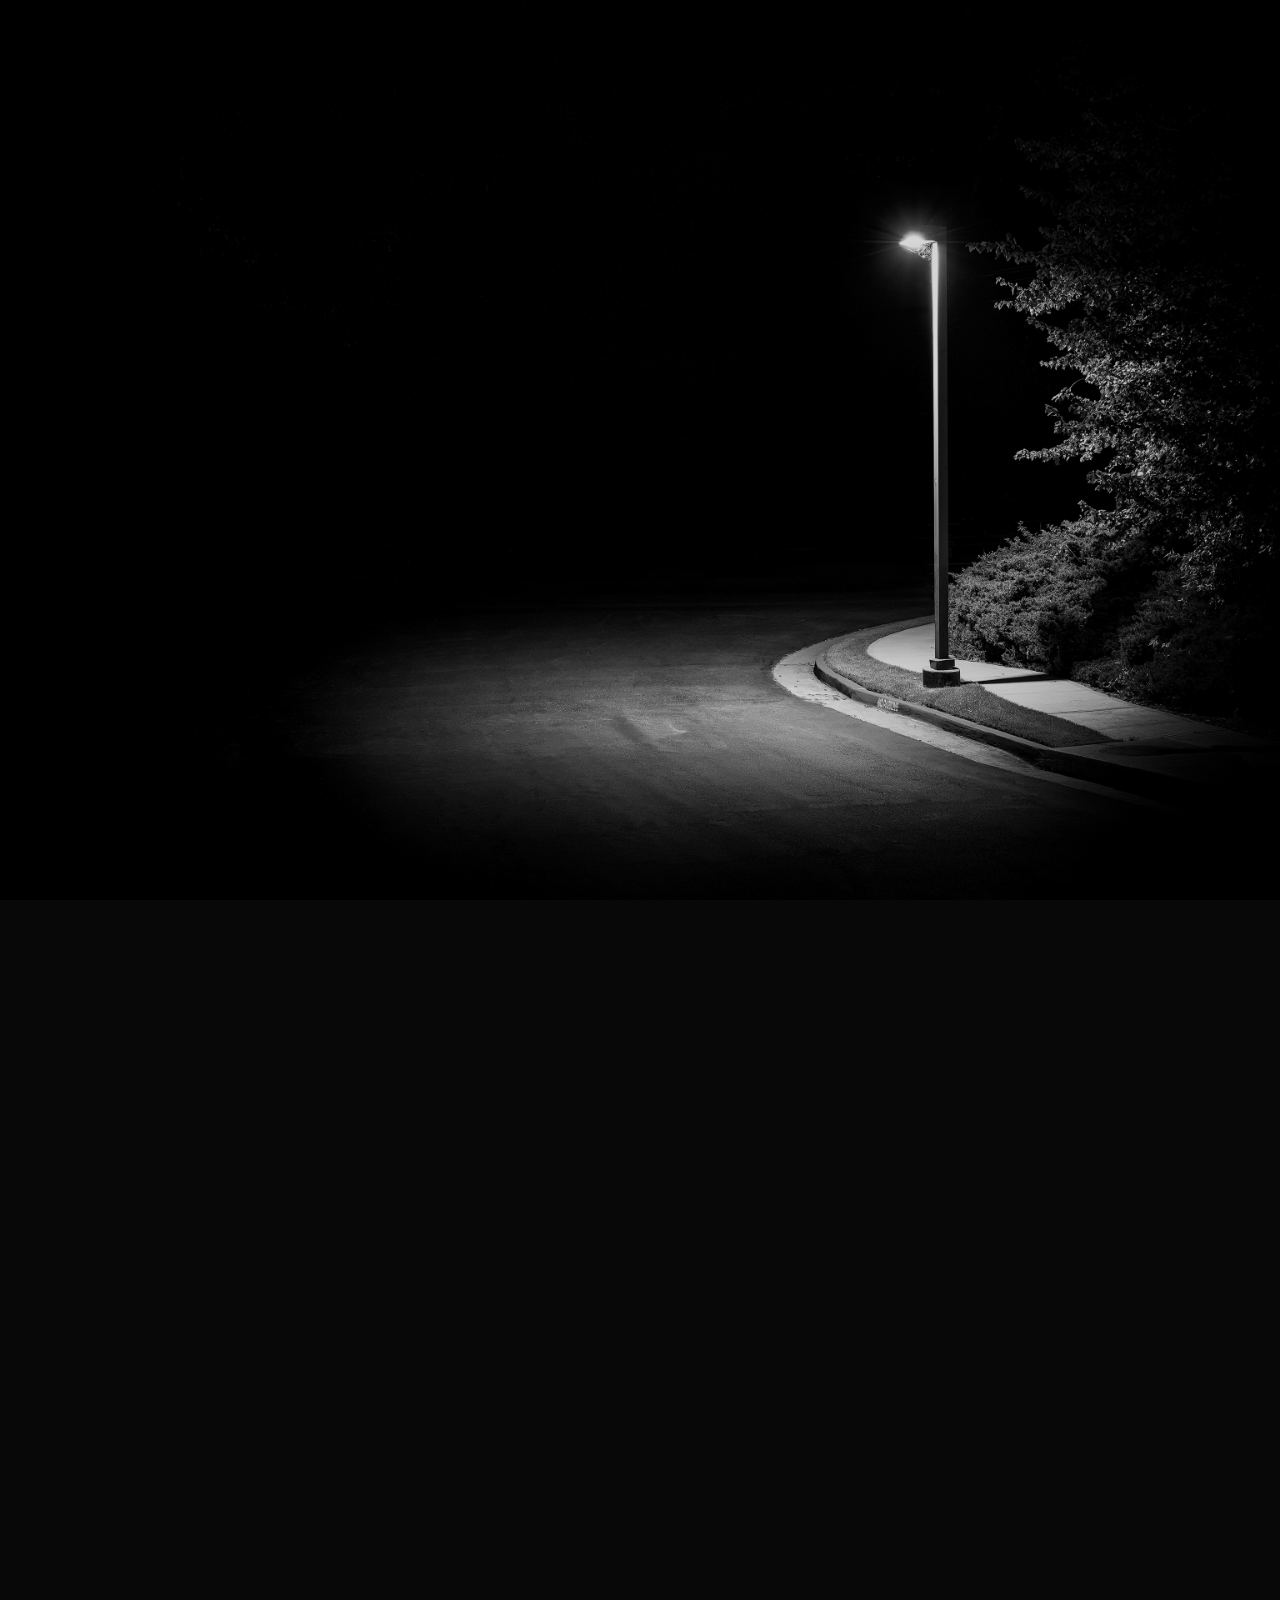
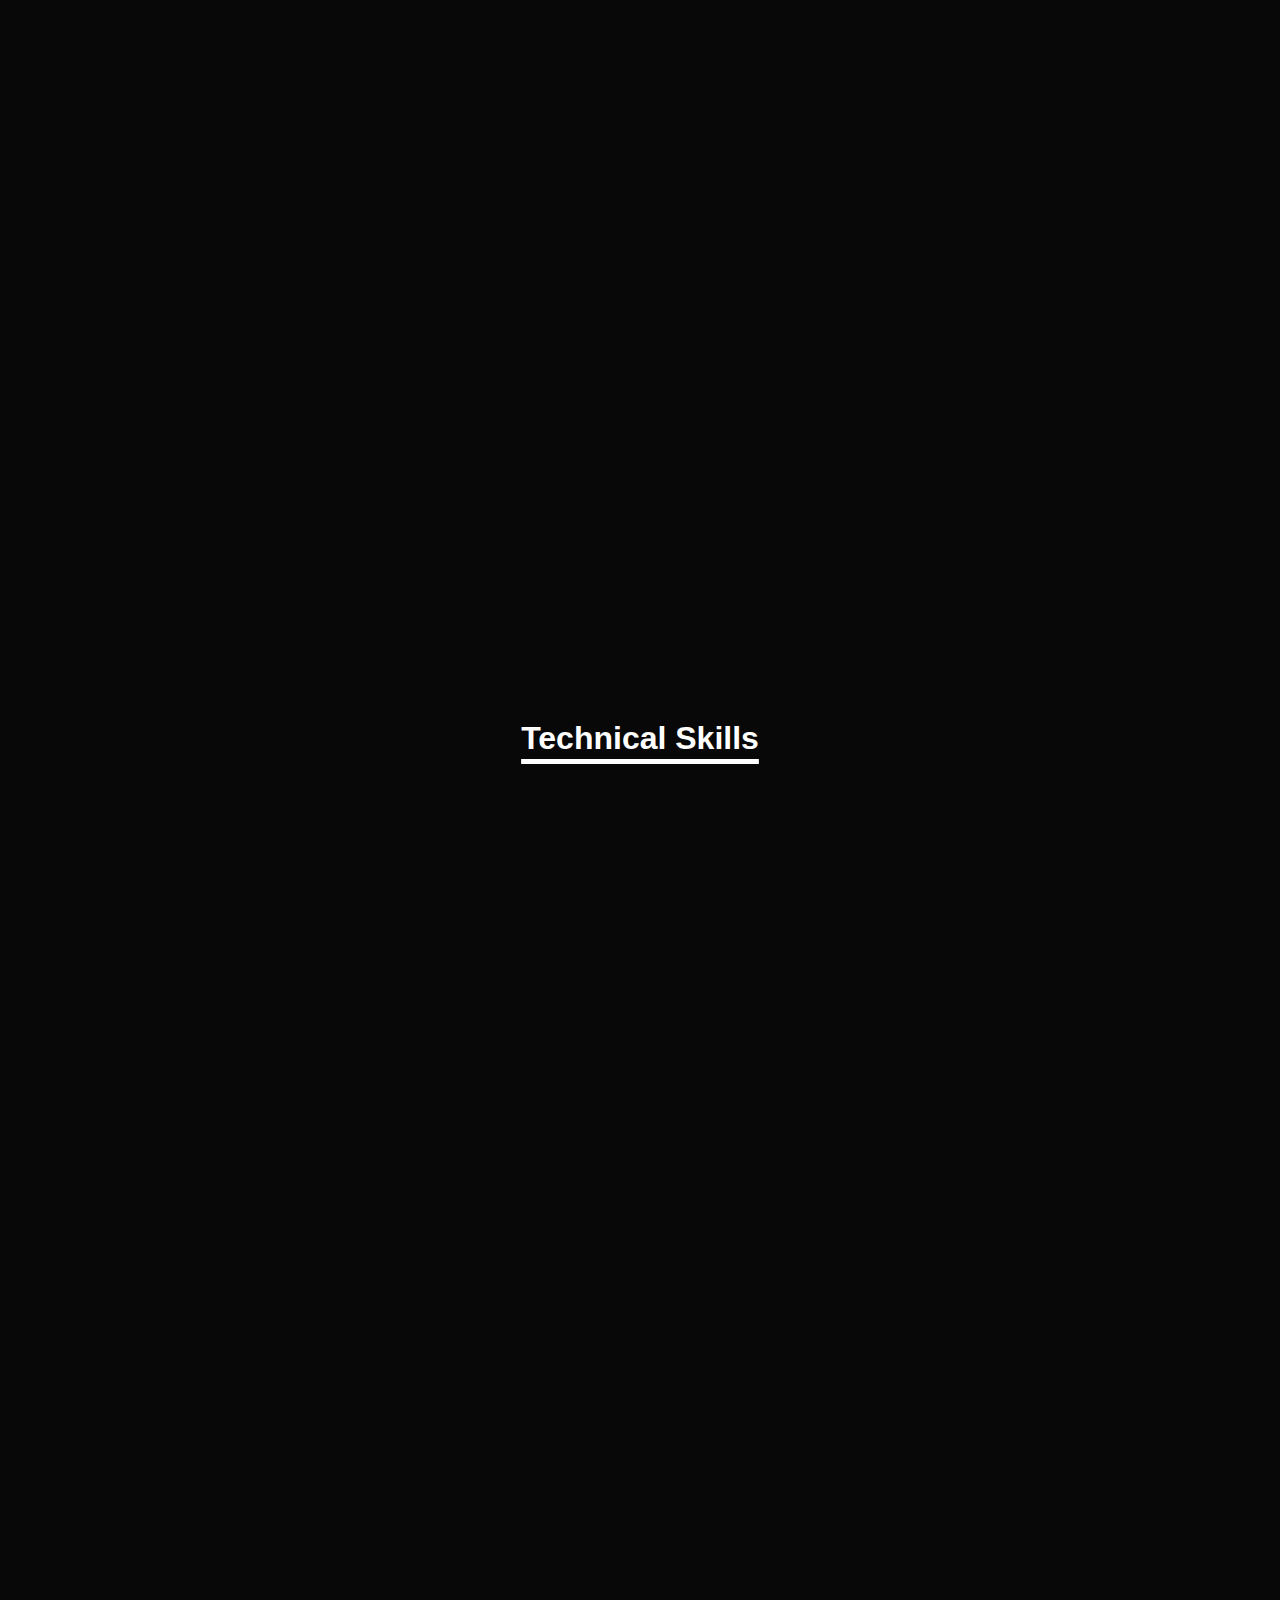
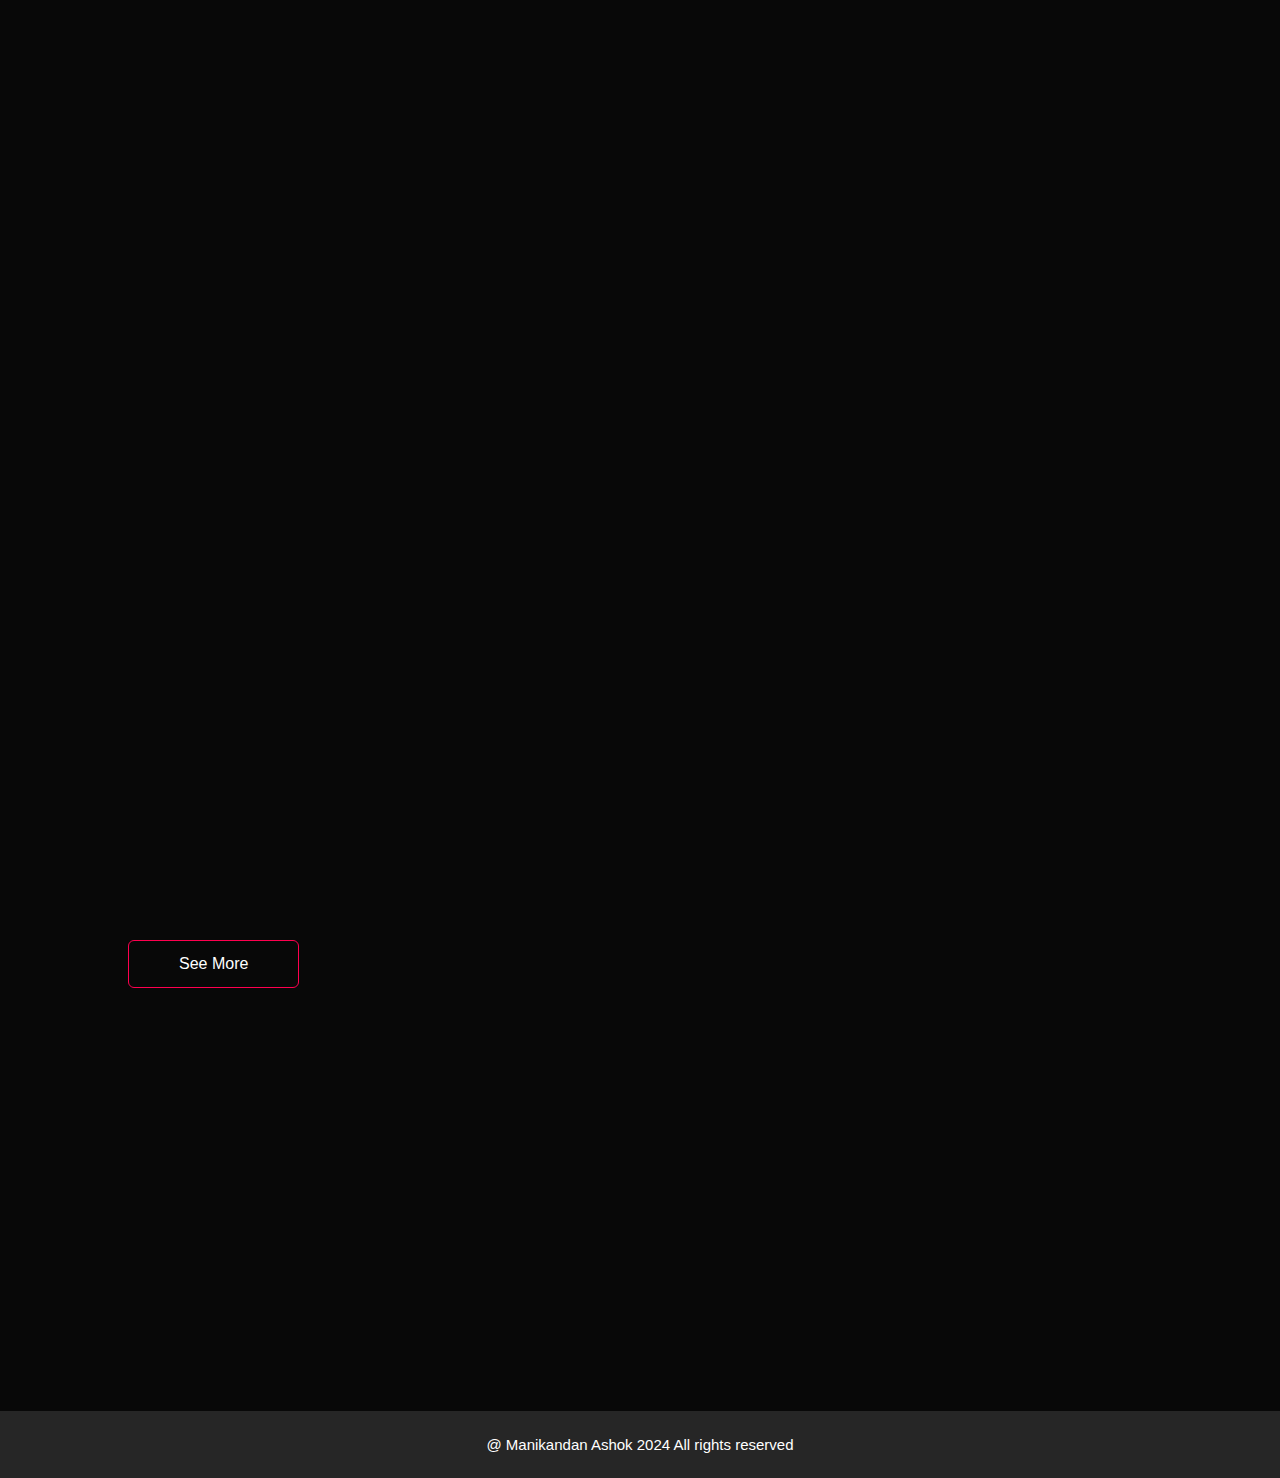
==== commit 56d77445: "changes background" ====
--- a/index.html
+++ b/index.html
@@ -7,15 +7,18 @@
     <title>Manikandan Ashok</title>
     <link rel="icon" href="./assets/titelorg.png" type="image/x-icon">
     <link rel="stylesheet" href="./styles.css">
+    <link rel="stylesheet" href="./style.scss">
     <link rel="stylesheet" href="https://cdnjs.cloudflare.com/ajax/libs/font-awesome/6.4.2/css/all.min.css"
         integrity="sha512-z3gLpd7yknf1YoNbCzqRKc4qyor8gaKU1qmn+CShxbuBusANI9QpRohGBreCFkKxLhei6S9CQXFEbbKuqLg0DA=="
         crossorigin="anonymous" referrerpolicy="no-referrer" />
     <link href="https://unpkg.com/aos@2.3.1/dist/aos.css" rel="stylesheet">
     <script src="https://unpkg.com/typed.js@2.1.0/dist/typed.umd.js"></script>
+    <link href="https://fonts.googleapis.com/css2?family=Gilroy:wght@400;700&display=swap" rel="stylesheet">
 </head>
 
 <body>
     <!-- <h1 class="VINAYAGAR">VINAYAGAR</h1> -->
+    <!-- <video src="./assets/3.mp4" loop autoplay muted></video> -->
     <div id="header">
         <nav>
             <a href="#header"><img class="logo" src="./assets/nav.png" alt=""></a>
@@ -31,6 +34,9 @@
             <i class="fa-solid fa-bars" onclick="openmenu()"></i>
         </nav>
         <div class="container">
+
+            <!-- <button class="light" >light</button> -->
+
             <div class="header-text">
                 <h3>Hello,</h3>
                 <h1>It's Me <span>Manikandan</span></h1>
@@ -41,12 +47,9 @@
                 <div class="social-icon1">
                     <a href="https://www.linkedin.com/in/manikandan-ashok" style="--i:7" target="_blank"><i class="fa-brands fa-linkedin"></i></a>
                     <a href="https://github.com/Manikandan-V-A" style="--i:8" target="_blank"><i class="fa-brands fa-github"></i></a>
-                    <a href="https://www.instagram.com/its_neon_x_" style="--i:9" target="_blank"><i class="fa-brands fa-instagram"></i></a>
-                    <a href="https://www.facebook.com/manikandanashok.va" style="--i:10" target="_blank"><i class="fa-brands fa-facebook"></i></a>
-                    <a href="https://www.youtube.com/@manikandan-ashok" style="--i:11" target="_blank" ><i class="fa-brands fa-youtube"></i></a>
-                    <a href="https://x.com/Mani_Ashok_Mk" style="--i:12" target="_blank" ><i class="fa-brands fa-square-x-twitter"></i></a>
-                </div>
-                <a href="#contact" style="--i:12" class="btn1 btn2">Resume <i
+                    <a href="https://www.youtube.com/@manikandan-ashok" style="--i:9" target="_blank" ><i class="fa-brands fa-youtube"></i></a>
+                </div>
+                <a href="#contact" style="--i:10" class="btn1 btn2">Resume <i
                         class="fa-solid resumeicon fa-arrow-down"></i> </a>
             </div>
         </div>
@@ -60,7 +63,7 @@
                 <div data-aos="fade-up" data-aos-offset="0" data-aos-delay="0" data-aos-duration="800"
                     data-aos-easing="ease-in-out" data-aos-mirror="true" data-aos-once="false"
                     data-aos-anchor-placement="top-center" class="about-col-1">
-                    <img src="./assets/aboutimg.jpg" alt="">
+                    <img src="./assets/aboutimg6.jpg" alt="">
                 </div>
                 <div data-aos="fade-down" data-aos-offset="0" data-aos-delay="0" data-aos-duration="800"
                     data-aos-easing="ease-in-out" data-aos-mirror="true" data-aos-once="false"
@@ -142,7 +145,7 @@
                     data-aos-anchor-placement="top-center" class="services-div">
                     <img src="./assets/certificate.png" alt="" style="height: 50px; width: 50px; margin-bottom: 20px;">
                     <h2>Frontend Development</h2>
-                    <p>"Completed a comprehensive Frontend Development course, mastering HTML, CSS, and JavaScript. Gained hands-on experience in building responsive and dynamic web applications, optimizing user interfaces, and implementing best practices for clean, maintainable code."</p>
+                    <p>Completed a comprehensive Frontend Development course, mastering HTML, CSS, and JavaScript. Gained hands-on experience in building responsive and dynamic web applications, optimizing user interfaces, and implementing best practices for clean, maintainable code.</p>
                     <a class="card__product">View more</a>
                 </div>
                 <div class="modal">
@@ -179,7 +182,7 @@
 
     <!-- -----------------------------------------------myskills-------------------------------------------- -->
 
-    <div id="myskills">
+    <!-- <div id="myskills">
         <div class="container">
             <h1 data-aos="fade-up" data-aos-offset="0" data-aos-delay="100" data-aos-duration="800"
                 data-aos-easing="ease-in-out" data-aos-mirror="true" data-aos-once="false"
@@ -240,6 +243,168 @@
                         </div>
                     </div>
                 </div>
+                <div data-aos="fade-down" data-aos-offset="0" data-aos-delay="0" data-aos-duration="800"
+                    data-aos-easing="ease-in-out" data-aos-mirror="true" data-aos-once="false"
+                    data-aos-anchor-placement="top-center" class="skills-right">
+                    <h1 class="heading1">Professional Skills</h1>
+                    <div class="radial-bars">
+                        <div class="radial-bar">
+                            <svg x="0px" y="0px" viewBox="0 0 200 200">
+                                <circle class="progress-bar" cx="100" cy="100" r="80"></circle>
+                                <circle class="path path-1" cx="100" cy="100" r="80"></circle>
+                            </svg>
+                            <div class="percentage1">90%</div>
+                            <div class="text1">Ceativity</div>
+                        </div>
+                        <div class="radial-bar">
+                            <svg x="0px" y="0px" viewBox="0 0 200 200">
+                                <circle class="progress-bar" cx="100" cy="100" r="80"></circle>
+                                <circle class="path path-2" cx="100" cy="100" r="80"></circle>
+                            </svg>
+                            <div class="percentage1">80%</div>
+                            <div class="text1">Analytical Thinking</div>
+                        </div>
+                        <div class="radial-bar">
+                            <svg x="0px" y="0px" viewBox="0 0 200 200">
+                                <circle class="progress-bar" cx="100" cy="100" r="80"></circle>
+                                <circle class="path path-3" cx="100" cy="100" r="80"></circle>
+                            </svg>
+                            <div class="percentage1">85%</div>
+                            <div class="text1">Problem Solving</div>
+                        </div>
+                        <div class="radial-bar">
+                            <svg x="0px" y="0px" viewBox="0 0 200 200">
+                                <circle class="progress-bar" cx="100" cy="100" r="80"></circle>
+                                <circle class="path path-4" cx="100" cy="100" r="80"></circle>
+                            </svg>
+                            <div class="percentage1">85%</div>
+                            <div class="text1">Critical Thinking</div>
+                        </div>
+                        <div class="radial-bar">
+                            <svg x="0px" y="0px" viewBox="0 0 200 200">
+                                <circle class="progress-bar" cx="100" cy="100" r="80"></circle>
+                                <circle class="path path-1" cx="100" cy="100" r="80"></circle>
+                            </svg>
+                            <div class="percentage1">90%</div>
+                            <div class="text1">Team Work</div>
+                        </div>
+                        <div class="radial-bar">
+                            <svg x="0px" y="0px" viewBox="0 0 200 200">
+                                <circle class="progress-bar" cx="100" cy="100" r="80"></circle>
+                                <circle class="path path-4" cx="100" cy="100" r="80"></circle>
+                            </svg>
+                            <div class="percentage1">85%</div>
+                            <div class="text1">Error Handling </div>
+                        </div>
+                    </div>
+
+                </div>
+            </div>
+        </div>
+    </div> -->
+
+
+    <div id="myskills"></div>
+        <div class="container">
+            <h1 data-aos="fade-up" data-aos-offset="0" data-aos-delay="100" data-aos-duration="800"
+                data-aos-easing="ease-in-out" data-aos-mirror="true" data-aos-once="false"
+                data-aos-anchor-placement="top-center" class="sub-title">My Skills</h1>
+            <div class="row">
+
+                <div class="tech-main">
+                    <h1 class="heading1">Technical Skills</h1>
+                <div class="tect-sub-main">
+                <div data-aos="fade-up" data-aos-offset="0" data-aos-delay="0" data-aos-duration="800"
+                    data-aos-easing="ease-in-out" data-aos-mirror="true" data-aos-once="false"
+                    data-aos-anchor-placement="top-center" class="skills-left">
+                    <h1 class="heading12">Advances:</h1>
+                    <div class="technicalbar">
+                        <div class="bar">
+                            <div class="info">
+                                <span><i class="fa-brands myskills-icon fa-html5"></i> HTML</span>
+                            </div>
+                            <div class="progressline html">
+                                <span></span>
+                            </div>
+                        </div>
+                        <div class="bar">
+                            <div class="info">
+                                <span><i class="fa-brands myskills-icon fa-css3-alt"></i> CSS</span>
+                            </div>
+                            <div class="progressline css">
+                                <span></span>
+                            </div>
+                        </div>
+                        <div class="bar">
+                            <div class="info">
+                                <span><i class="fa-brands myskills-icon fa-bootstrap"></i> BOOTSTRAP</span>
+                            </div>
+                            <div class="progressline boot">
+                                <span></span>
+                            </div>
+                        </div>
+                        <div class="bar">
+                            <div class="info">
+                                <span><i class="fa-brands myskills-icon fa-js"></i> JAVASCRIPT</span>
+                            </div>
+                            <div class="progressline js">
+                                <span></span>
+                            </div>
+                        </div>
+                        <div class="bar">
+                            <div class="info">
+                                <span><i class="fa-brands myskills-icon fa-react"></i> REACT JS</span>
+                            </div>
+                            <div class="progressline react">
+                                <span></span>
+                            </div>
+                        </div>
+                    </div>
+                </div>
+
+
+                <div data-aos="fade-up" data-aos-offset="0" data-aos-delay="0" data-aos-duration="800"
+                data-aos-easing="ease-in-out" data-aos-mirror="true" data-aos-once="false"
+                data-aos-anchor-placement="top-center" class="skills-center">
+                <h1 class="heading13">Intermediate:</h1>
+                <div class="technicalbar">
+                    <div class="bar">
+                        <div class="info">
+                            <span><i class="fa-brands myskills-icon fa-python"></i> PYTHON</span>
+                        </div>
+                        <div class="progressline python">
+                            <span></span>
+                        </div>
+                    </div>
+                    <div class="bar">
+                        <div class="info">
+                            <span><i class="fa-solid myskills-icon fa-database"></i> MY SQL</span>
+                        </div>
+                        <div class="progressline mysql">
+                            <span></span>
+                        </div>
+                    </div>
+                    <div class="bar">
+                        <div class="info">
+                            <span> <i class="fa-brands myskills-icon fa-python"></i> DJANGO</span>
+                        </div>
+                        <div class="progressline django">
+                            <span></span>
+                        </div>
+                    </div>
+                    <!-- <div class="bar">
+                        <div class="info">
+                            <span><i class="fa-solid myskills-icon fa-database"></i> MONGO DB</span>
+                        </div>
+                        <div class="progressline mongodb">
+                            <span></span>
+                        </div>
+                    </div> -->
+                </div>
+            </div>
+        </div>
+        </div>
+
                 <div data-aos="fade-down" data-aos-offset="0" data-aos-delay="0" data-aos-duration="800"
                     data-aos-easing="ease-in-out" data-aos-mirror="true" data-aos-once="false"
                     data-aos-anchor-placement="top-center" class="skills-right">
@@ -437,9 +602,9 @@
 
     <div id="contact">
         <div class="container">
-            <div data-aos="fade-up" data-aos-offset="0" data-aos-delay="0" data-aos-duration="800"
-            data-aos-easing="ease-in-out" data-aos-mirror="true" data-aos-once="false"
-            data-aos-anchor-placement="top-center" class="row">
+            <div data-aos="fade-up" data-aos-offset="0" data-aos-delay="5" data-aos-duration="800"
+            data-aos-easing="ease-in-out" data-aos-mirror="true" data-aos-once="true"
+            data-aos-anchor-placement="top" class="row">
                 <div class="contact-left">
                     <h1 class="sub-title">Contact Me</h1>
                     <p><i class="fa-solid fa-paper-plane"></i><a style="text-decoration: none; color: #ffffff;"
@@ -449,23 +614,10 @@
                     <div class="social-icon">
                         <a href="https://www.linkedin.com/in/manikandan-ashok/" target="_blank"><i class="fa-brands fa-linkedin"></i></a>
                         <a href="https://github.com/Manikandan-V-A" target="_blank"><i class="fa-brands fa-github"></i></a>
-                        <a href="https://www.instagram.com/its_neon_x_/" target="_blank"><i class="fa-brands fa-instagram"></i></a>
-                        <a href="https://www.facebook.com/manikandanashok.va" target="_blank"><i class="fa-brands fa-facebook"></i></a>
                         <a href="https://www.youtube.com/@manikandan-ashok" target="_blank" ><i class="fa-brands fa-youtube"></i></a>
-                        <a href="https://x.com/Mani_Ashok_Mk" target="_blank" ><i class="fa-brands fa-square-x-twitter"></i></a>
                     </div>
                     <a href="./assets/Manikandan Ashok - CV.pdf" download="Manikandan Ashok - CV.pdf" class="btn btn2">Download CV</a>
                     <a href="./assets/Manikandan Ashok - CV.pdf" target="_blank" class="btn btn2">View CV</a>
-                    </button>
-                </div>
-                <div class="contact-right">
-                    <form name="submit-to-google-sheet">
-                        <input type="text" name="Name" placeholder="Your Name" required>
-                        <input type="email" name="Email" placeholder="Your Email" required>
-                        <textarea name="Message" rows="6" placeholder="Your Message"></textarea>
-                        <button type="submit" class="btn btn2">Submit</button>
-                    </form>
-                    <span id="msg"></span>
                 </div>
             </div>
         </div>
--- a/styles.css
+++ b/styles.css
@@ -65,17 +65,18 @@
 body {
     background: #080808;
     color: #fff;
-    /* color: #ff004f; */
 }
 
 #header {
     width: 100%;
     height: 100vh;
-    background: linear-gradient(270deg, rgba(0, 0, 0, 0.219), rgba(0, 0, 0, 0)),
-        url(./assets/background.jpg) no-repeat;
+    /* background: linear-gradient(270deg, rgba(0, 0, 0, 0.219), rgba(0, 0, 0, 0)), */
+    background: linear-gradient(270deg, rgba(0, 0, 0, 0.212), rgba(0, 0, 0, 0)),
+    url(./assets/Black6.jpg) no-repeat;
     background-size: cover;
     background-position: center;
     background-attachment: fixed;
+    z-index: -100;
 }
 
 .logo {
@@ -88,11 +89,40 @@
 
 }
 
-/* .menu-animation{
-
+/* .light{
+    position: absolute;
+    top: 50%;
+    left: 64%;
+    height: 100px;
+    width: 100px;
+    border: none;
+    background-color: #979797;
+    border-radius: 100%;
+}
+
+.light {
+    font-weight: 400;
+    animation-name: animlight;
+    animation-duration: 10s;
+    animation-timing-function: linear;
+    animation-iteration-count: infinite;
+}
+
+
+@keyframes animlight {
+    0% {
+        transform: translateY(-190%) scale(0.1)  ;
+    }
+
+    100% {
+        transform: translateY(0%) translateX(-100%);
+    }
 } */
+
 .container {
     padding: 10px 10%;
+    overflow: hidden;
+    position: relative;
 }
 
 nav {
@@ -104,6 +134,7 @@
     padding: 15px 10%;
     /* margin-left: 10px; */
     background: #000000c7;
+    background: #00000052;
     position: fixed;
     top: 0;
     z-index: 1000;
@@ -131,6 +162,7 @@
     width: 0;
     height: 3px;
     background: #ff004f;
+    /* background: #ff0000; */
     position: absolute;
     left: 0;
     bottom: -6px;
@@ -158,6 +190,7 @@
 
 .header-text span {
     color: #ff004f;
+    /* color: #ff2121d0; */
 }
 
 .header-text h3 {
@@ -195,6 +228,7 @@
 
 .social-icon1 a:hover {
     color: #ff004f;
+    /* color: red; */
     transform: translateY(-5px);
 }
 
@@ -204,6 +238,7 @@
     margin-top: 30px;
     border: 1px solid #ff004f;
     background: #ff004f;
+    /* background: #ff0000a8; */
     padding: 15px;
     font-size: 20px;
     text-align: center;
@@ -216,6 +251,42 @@
     animation-delay: calc(.3s * var(--i));
 }
 
+#loop {
+    display: flex;
+    position: absolute;
+    top: 20%;
+    height: 25%;
+    width: 100%;
+    font-size: 50px;
+    white-space: nowrap;
+    font-family: 'Gilroy', sans-serif;
+
+    
+}
+
+#loop>h1 {
+    font-weight: 400;
+    animation-name: anim;
+    animation-duration: 15s;
+    animation-timing-function: linear;
+    animation-iteration-count: infinite;
+}
+
+#loop>h1>span {
+    -webkit-text-stroke: 1.2px #ffffff;
+    color: transparent;
+    font-weight: 500;
+}
+
+@keyframes anim {
+    0% {
+        transform: translateX(0%);
+    }
+
+    100% {
+        transform: translateX(-100%);
+    }
+}
 
 /* ------------------------------------------------About-------------------------------------------------- */
 
@@ -361,10 +432,29 @@
 
 /* ------------------------------------------------myskill-------------------------------------------- */
 
+
 .skills-left {
-    flex-basis: 30%;
-}
-
+    flex-basis: 40%;
+}
+.skills-center {
+    flex-basis: 40%;
+}
+.skills-right {
+    flex-basis: 40%;
+}
+.tech-main{
+    flex-basis: 58%;
+}
+.tect-sub-main{
+    display: flex;
+    justify-content: space-around;
+    flex-wrap: wrap;
+}
+.row {
+    display: flex;
+    justify-content: space-between;
+    flex-wrap: wrap;
+}
 .heading1 {
     margin-top: 50px;
     text-align: center;
@@ -373,14 +463,27 @@
     text-decoration-thickness: 5px;
     margin-bottom: 50px;
 }
-
+.heading12 {
+    margin-top: 10px;
+    text-align: center;
+    margin-bottom: 30px;
+    color: #cacaca;
+    font-size: 20px;
+}
+.heading13 {
+    margin-top: 10px;
+    text-align: center;
+    margin-bottom: 30px;
+    color: #c9c9c9;
+    font-size: 20px;
+}
 .bar {
     font-size: 23px;
 }
 
 .technicalbar .bar {
     margin-top: 40px 0;
-    background-color: #080808;
+    /* background-color: #ffffff; */
 }
 
 .technicalbar .bar:first-child {
@@ -404,9 +507,14 @@
 
 .technicalbar .bar .info span {
     font-size: 17px;
-    font-weight: 500;
+    font-weight: 700;
+    color: #ffffff;
     animation: showText 0.5s 1s linear forwards;
     opacity: 0;
+}
+
+i{
+    color: #ffffff;
 }
 
 .technicalbar .bar .progressline {
@@ -441,11 +549,11 @@
 }
 
 .progressline.css span {
-    width: 80%;
+    width: 90%;
 }
 
 .progressline.boot span {
-    width: 70%;
+    width: 90%;
 }
 
 .progressline.js span {
@@ -453,18 +561,30 @@
 }
 
 .progressline.react span {
-    width: 70%;
+    width: 80%;
 }
 
 .progressline.python span {
-    width: 65%;
+    width: 75%;
+}
+
+.progressline.mysql span {
+    width: 75%;
+}
+
+.progressline.django span {
+    width: 75%;
+}
+
+.progressline.mongodb span {
+    width: 75%;
 }
 
 
 .progressline span::after {
     position: absolute;
     padding: 1px 8px;
-    background-color: #000;
+    background-color: #3a3a3a;
     color: #fff;
     font-size: 12px;
     border-radius: 3px;
@@ -479,11 +599,11 @@
 }
 
 .progressline.css span::after {
-    content: "80%";
+    content: "90%";
 }
 
 .progressline.boot span::after {
-    content: "70%";
+    content: "90%";
 }
 
 .progressline.js span::after {
@@ -491,11 +611,23 @@
 }
 
 .progressline.react span::after {
-    content: "70%";
+    content: "80%";
 }
 
 .progressline.python span::after {
-    content: "65%";
+    content: "75%";
+}
+
+.progressline.mysql span::after {
+    content: "75%";
+}
+
+.progressline.django span::after {
+    content: "75%";
+}
+
+.progressline.mongodb span::after {
+    content: "75%";
 }
 
 .progressline span::before {
@@ -506,7 +638,7 @@
     border: 7px solid transparent;
     border-bottom-width: 0px;
     border-right-width: 0px;
-    border-top-color: #000;
+    border-top-color: #4b4b4b;
     top: -10px;
     right: 0;
     animation: showText 0.5s 1.5s linear forwards;
@@ -519,9 +651,6 @@
     }
 }
 
-.skills-right {
-    flex-basis: 50%;
-}
 
 .radial-bars {
     display: flex;
@@ -617,12 +746,11 @@
 
 .radial-bar .percentage1 {
     position: absolute;
-    color: #fff;
     top: 50%;
     left: 50%;
     transform: translate(-50%, -50%);
     font-size: 13px;
-    font-weight: 500;
+    font-weight: 800;
     animation: showText 0.5s 1s linear forwards;
     opacity: 0;
 }
@@ -634,14 +762,161 @@
     left: 50%;
     bottom: 5px;
     transform: translateX(-50%);
-    font-size: 15px;
-    font-weight: 500;
+    font-size: 18px;
+    font-weight: 700;
     animation: showText 0.5s 1s linear forwards;
     opacity: 0;
-}
-
-
-
+    margin-bottom: -20px;
+}
+
+
+@media only screen and (max-width: 1320px) {
+
+
+    .header-text h1 {
+        font-size: 50px;
+    }
+
+    .passage {
+        font-size: 22px;
+        margin-top: 10px;
+    }
+
+    .layer h3 {
+        font-weight: 500;
+        font-size: 12px;
+    }
+
+    .layer p {
+        font-size: 10px;
+    }
+    .skills-right {
+        flex-basis: 100%;
+    }
+
+    .skills-center {
+        flex-basis: 100%;
+    }
+    .tech-main{
+        flex-basis: 100%;
+    }
+    .skills-list {
+        justify-content: space-evenly;
+    }
+
+    .radialbars {
+        width: 150px;
+        margin: 15px;
+    }
+
+    .skills-left {
+        flex-basis: 100%;
+    }
+    .heading13 {
+        margin-top: 50px;
+        text-align: center;
+        margin-bottom: 30px;
+        color: #3a3a3a;
+        font-size: 20px;
+    }
+}
+
+
+@media only screen and (max-width: 950px) {
+
+    
+}
+
+
+@media only screen and (max-width: 600px) {
+    .sub-title {
+        font-size: 40px;
+    }
+    .container{
+        height: 100%;
+    }
+    .tab-links {
+        font-size: 16px;
+        margin-right: 20px;
+
+    }
+
+    .contact-left,
+    .contact-right {
+        flex-basis: 100%;
+    }
+
+    .skills-right {
+        flex-basis: 100%;
+    }
+
+    .skills-left {
+        flex-basis: 100%;
+    }
+
+    .radial-bars .radial-bar svg {
+        width: 100px;
+        height: 130px;
+    }
+
+    .radial-bars .radial-bar {
+        width: 30%;
+        height: 150px;
+        margin-top: 10px;
+        margin-bottom: 10px;
+    }
+
+    .radial-bars {
+        margin-top: -20px;
+    }
+
+    .heading1 {
+        margin-top: 50px;
+        text-align: center;
+        font-size: 30px;
+        text-decoration: underline;
+        text-underline-offset: 10px;
+        text-decoration-thickness: 5px;
+        margin-bottom: 50px;
+    }
+
+    .radial-bar .text1 {
+        bottom: 9px;
+        font-size: 12px;
+        font-weight: 300;
+    }
+}
+
+
+@media only screen and (max-width: 400px) {
+    .radial-bars .radial-bar svg {
+        width: 70px;
+        height: 130px;
+    }
+
+    .radial-bars .radial-bar {
+        width: 30%;
+        height: 120px;
+        margin-top: 0px;
+        margin-bottom: 10px;
+    }
+
+    .radial-bar .text1 {
+        font-size: 10px;
+    }
+
+    .blinktext {
+        font-size: 20px;
+    }
+}
+
+@media only screen and (max-width: 380px) {
+    .radial-bars .radial-bar svg {
+        width: 70px;
+        height: 130px;
+    }
+
+}
 
 
 /* -----------------------------------------portfolio------------------------------------------------ */
@@ -741,13 +1016,21 @@
 
 /* -------------------------------------------------Contact----------------------------------------------- */
 
+#contact{
+    display: flex;
+    align-items: center;
+    justify-content: center;
+    flex-wrap: wrap;
+}
+
 .contact-left {
-    flex-basis: 35%;
-}
-
-.contact-right {
+    flex-basis: 100%;
+    text-align: center;
+}
+
+/* .contact-right {
     flex-basis: 60%;
-}
+} */
 
 .contact-left p {
     margin-top: 30px;
@@ -996,11 +1279,14 @@
 
 @media only screen and (max-width: 600px) {
     #header {
-        background: linear-gradient(270deg, rgba(0, 0, 0, 0.212), rgba(0, 0, 0, 0)),
-            url(./assets/back-small.png) no-repeat;
+        /* background: linear-gradient(270deg, rgba(0, 0, 0, 0.212), rgba(0, 0, 0, 0)),
+            url(./assets/back-small.png) no-repeat; */
+
+        background-image: url(./assets/Black68.jpg);
         background-size: cover;
         background-position: center;
-        background-attachment: fixed;
+        /* background-attachment: fixed; */
+        background-attachment: scroll;
     }
 
     .header-text {
@@ -1507,3 +1793,26 @@
     }
 }
 
+video{
+    right: 0;
+    /* left: 0; */
+    bottom: 0;
+    position: fixed;
+    z-index: -10;
+    opacity: normal;
+
+}
+@media (min-aspect-ratio: 16/9){
+    video{
+        width: 100%;
+        height: auto;
+    
+    }
+}
+@media (max-aspect-ratio: 16/9){
+    video{
+        width: auto;
+        height: 100%;
+    
+    }
+} 